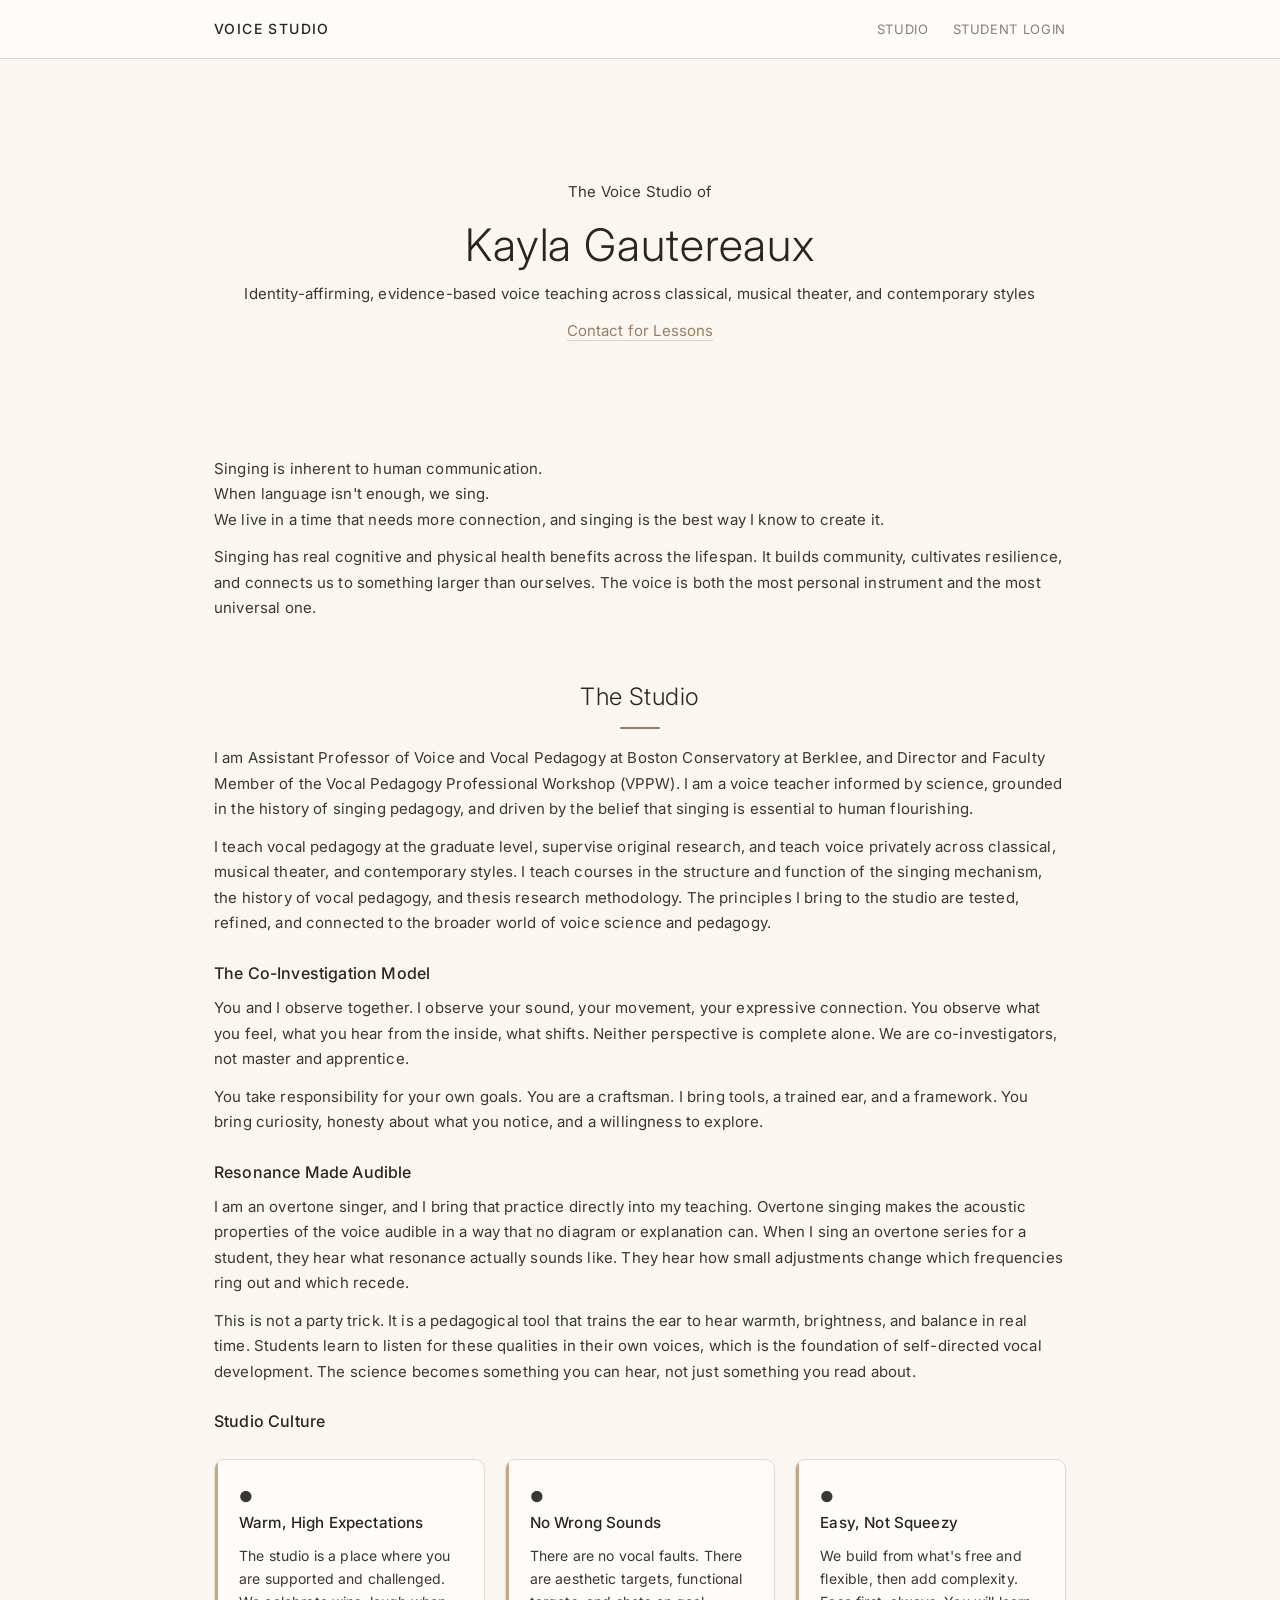
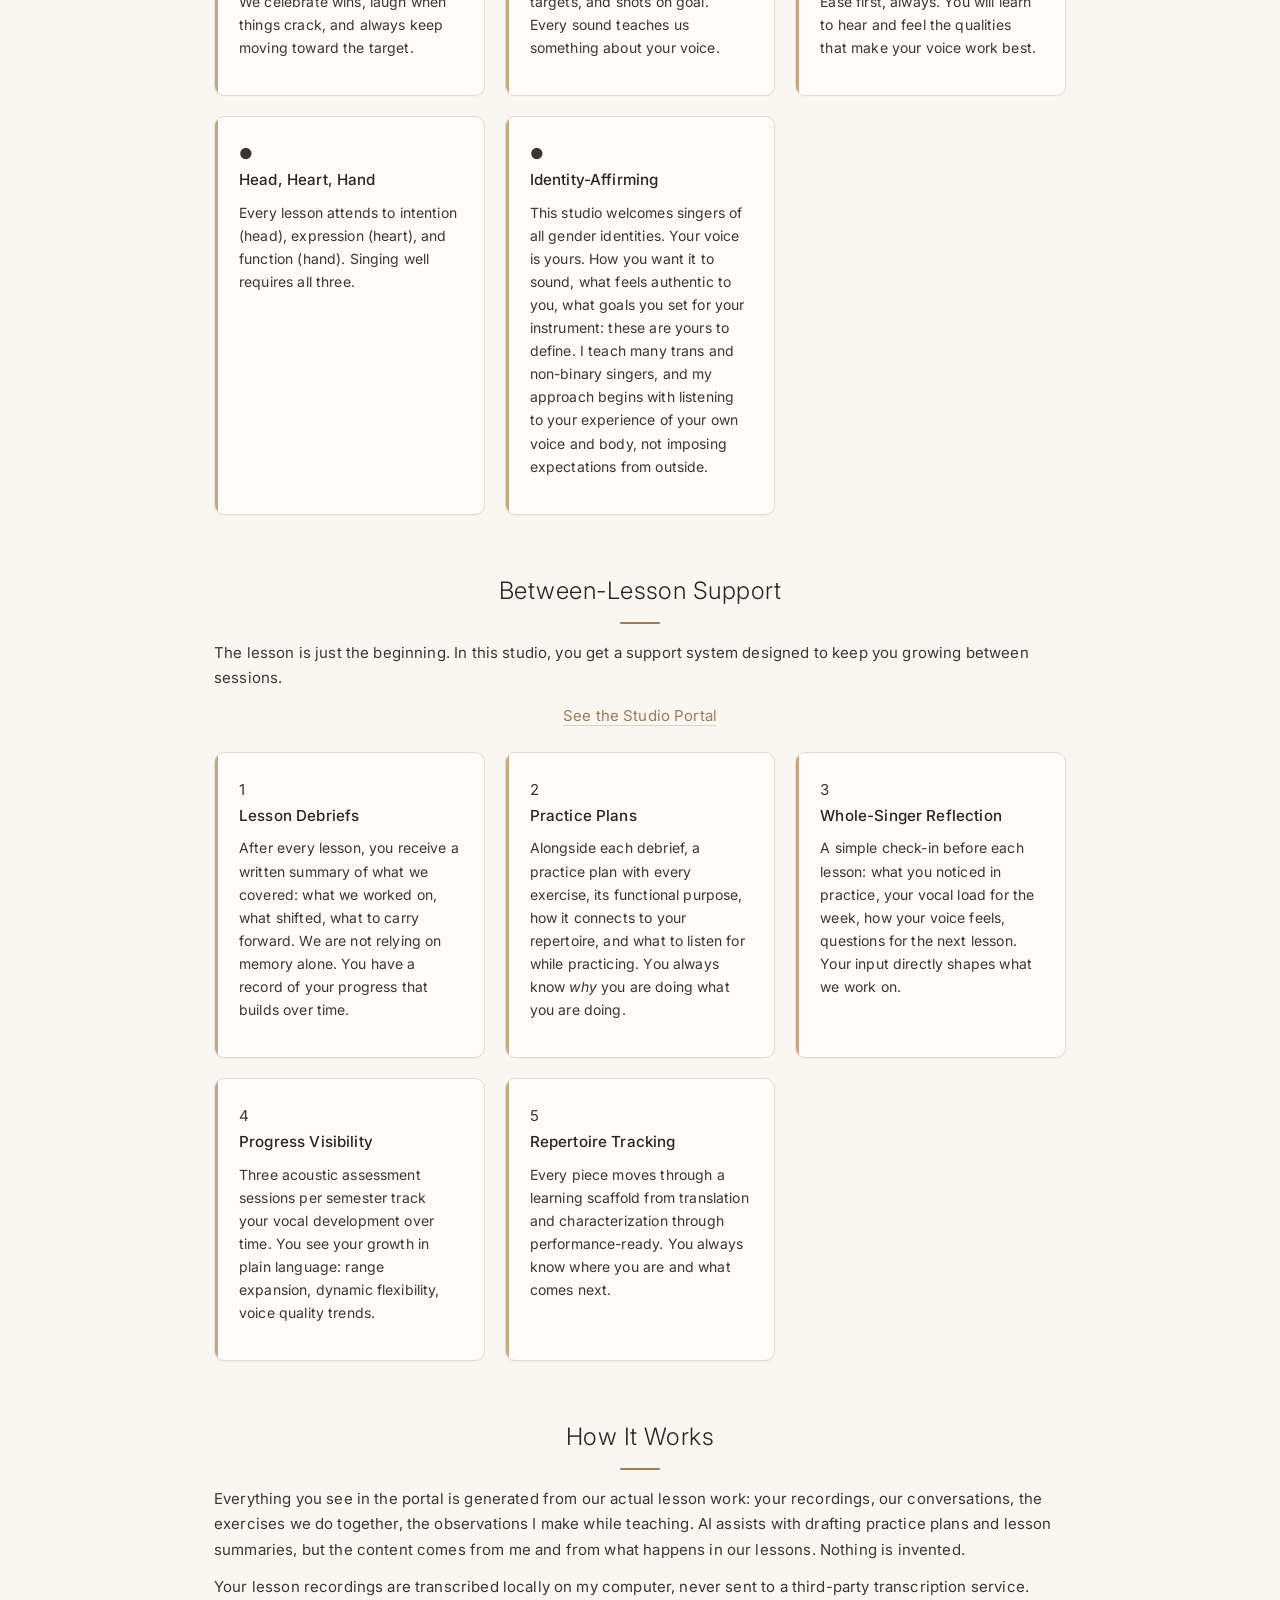
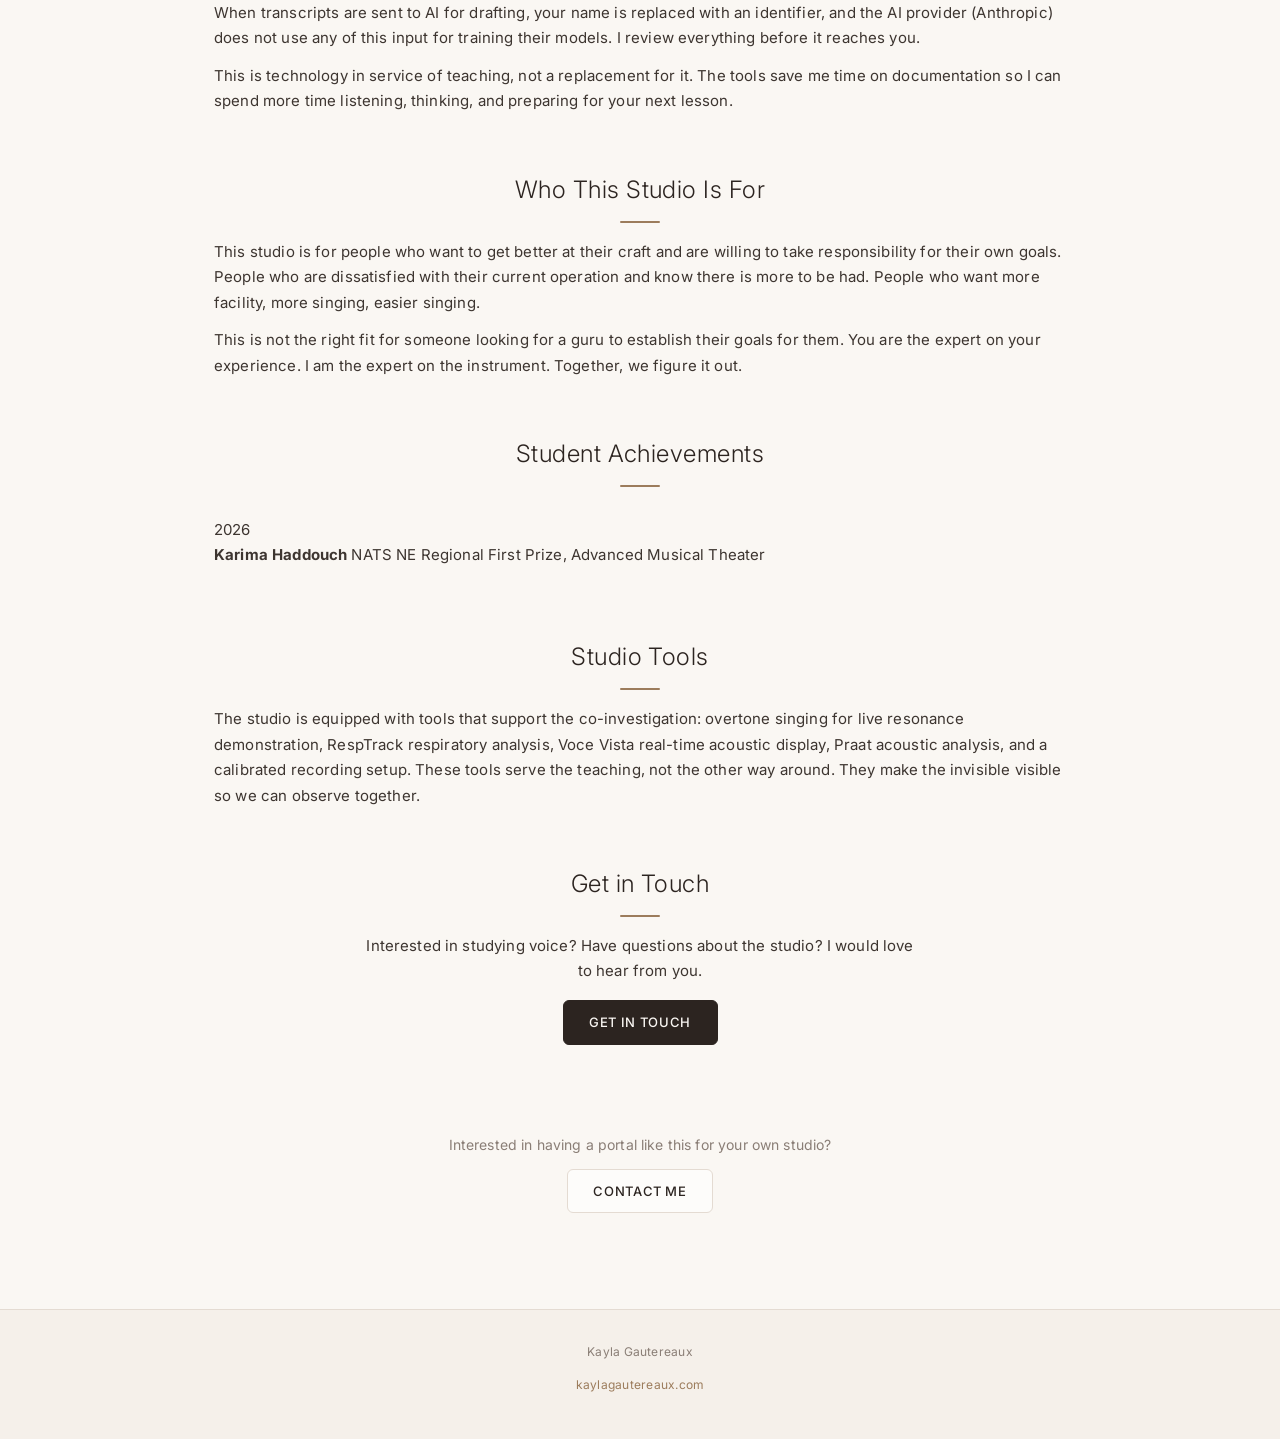
==== index.html @ 8e5eb405 "Replace email with contact form links" ====
<!DOCTYPE html>
<html lang="en">
<head>
    <meta charset="utf-8">
    <meta name="viewport" content="width=device-width, initial-scale=1">
    <title>Voice Studio — Kayla Gautereaux</title>
    <link rel="stylesheet" href="css/styles.css">
</head>
<body class="landing-page">

<!-- ============================================================
     PUBLIC LANDING PAGE
     ============================================================ -->

<nav>
    <div class="container">
        <a href="index.html" class="nav-brand">Voice Studio</a>
        <ul class="nav-links">
            <li><a href="index.html">Studio</a></li>
            <li><a href="login.html" class="landing-login-link">Student Login</a></li>
        </ul>
    </div>
</nav>

<!-- HERO -->
<header class="hero landing-hero">
    <div class="container">
        <p class="landing-hero-kicker">The Voice Studio of</p>
        <h1 class="landing-hero-name">Kayla Gautereaux</h1>
        <div class="landing-hero-rule"></div>
        <p class="landing-hero-tagline">Identity-affirming, evidence-based voice teaching across classical, musical theater, and contemporary styles</p>
        <div class="landing-hero-actions" style="justify-content: center;">
            <a href="#contact" class="landing-btn-primary">Contact for Lessons</a>
        </div>
    </div>
</header>

<main>

    <!-- WHY SINGING MATTERS -->
    <section class="studio-section landing-section-why" id="why-singing">
        <div class="container">
            <div class="landing-pullquote">
                <blockquote>
                    Singing is inherent to human communication.<br>
                    When language isn't enough, we sing.
                </blockquote>
            </div>
            <div class="landing-why-body">
                <p>We live in a time that needs more connection, and singing is the best way I know to create it.</p>
                <p>Singing has real cognitive and physical health benefits across the lifespan. It builds community, cultivates resilience, and connects us to something larger than ourselves. The voice is both the most personal instrument and the most universal one.</p>
            </div>
        </div>
    </section>

    <!-- THE STUDIO -->
    <section class="studio-section landing-section-studio" id="the-studio">
        <div class="container">
            <h2 class="landing-section-heading">The Studio</h2>
            <div class="landing-section-rule"></div>

            <div class="landing-studio-intro">
                <p>I am Assistant Professor of Voice and Vocal Pedagogy at Boston Conservatory at Berklee, and Director and Faculty Member of the Vocal Pedagogy Professional Workshop (VPPW). I am a voice teacher informed by science, grounded in the history of singing pedagogy, and driven by the belief that singing is essential to human flourishing.</p>
                <p>I teach vocal pedagogy at the graduate level, supervise original research, and teach voice privately across classical, musical theater, and contemporary styles. I teach courses in the structure and function of the singing mechanism, the history of vocal pedagogy, and thesis research methodology. The principles I bring to the studio are tested, refined, and connected to the broader world of voice science and pedagogy.</p>
            </div>

            <!-- Co-Investigation Model -->
            <div class="landing-coinvestigation">
                <h3 class="landing-subsection-heading">The Co-Investigation Model</h3>
                <div class="landing-coinvestigation-body">
                    <p>You and I observe together. I observe your sound, your movement, your expressive connection. You observe what you feel, what you hear from the inside, what shifts. Neither perspective is complete alone. We are co-investigators, not master and apprentice.</p>
                    <p>You take responsibility for your own goals. You are a craftsman. I bring tools, a trained ear, and a framework. You bring curiosity, honesty about what you notice, and a willingness to explore.</p>
                </div>
            </div>

            <!-- Overtone Singing -->
            <div class="landing-coinvestigation">
                <h3 class="landing-subsection-heading">Resonance Made Audible</h3>
                <div class="landing-coinvestigation-body">
                    <p>I am an overtone singer, and I bring that practice directly into my teaching. Overtone singing makes the acoustic properties of the voice audible in a way that no diagram or explanation can. When I sing an overtone series for a student, they hear what resonance actually sounds like. They hear how small adjustments change which frequencies ring out and which recede.</p>
                    <p>This is not a party trick. It is a pedagogical tool that trains the ear to hear warmth, brightness, and balance in real time. Students learn to listen for these qualities in their own voices, which is the foundation of self-directed vocal development. The science becomes something you can hear, not just something you read about.</p>
                </div>
            </div>

            <!-- Studio Culture -->
            <h3 class="landing-subsection-heading">Studio Culture</h3>
            <div class="values-grid landing-values-grid">
                <div class="value-card landing-value-card">
                    <div class="landing-value-icon" aria-hidden="true">&#9679;</div>
                    <h3>Warm, High Expectations</h3>
                    <p>The studio is a place where you are supported and challenged. We celebrate wins, laugh when things crack, and always keep moving toward the target.</p>
                </div>
                <div class="value-card landing-value-card">
                    <div class="landing-value-icon" aria-hidden="true">&#9679;</div>
                    <h3>No Wrong Sounds</h3>
                    <p>There are no vocal faults. There are aesthetic targets, functional targets, and shots on goal. Every sound teaches us something about your voice.</p>
                </div>
                <div class="value-card landing-value-card">
                    <div class="landing-value-icon" aria-hidden="true">&#9679;</div>
                    <h3>Easy, Not Squeezy</h3>
                    <p>We build from what's free and flexible, then add complexity. Ease first, always. You will learn to hear and feel the qualities that make your voice work best.</p>
                </div>
                <div class="value-card landing-value-card">
                    <div class="landing-value-icon" aria-hidden="true">&#9679;</div>
                    <h3>Head, Heart, Hand</h3>
                    <p>Every lesson attends to intention (head), expression (heart), and function (hand). Singing well requires all three.</p>
                </div>
                <div class="value-card landing-value-card">
                    <div class="landing-value-icon" aria-hidden="true">&#9679;</div>
                    <h3>Identity-Affirming</h3>
                    <p>This studio welcomes singers of all gender identities. Your voice is yours. How you want it to sound, what feels authentic to you, what goals you set for your instrument: these are yours to define. I teach many trans and non-binary singers, and my approach begins with listening to your experience of your own voice and body, not imposing expectations from outside.</p>
                </div>
            </div>
        </div>
    </section>

    <!-- BETWEEN-LESSON SUPPORT -->
    <section class="studio-section landing-section-support" id="support">
        <div class="container">
            <h2 class="landing-section-heading">Between-Lesson Support</h2>
            <div class="landing-section-rule"></div>
            <p class="landing-section-intro">The lesson is just the beginning. In this studio, you get a support system designed to keep you growing between sessions.</p>
            <div style="text-align: center; margin-bottom: 1.5rem;">
                <a href="demo.html" class="landing-btn-secondary">See the Studio Portal</a>
            </div>

            <div class="values-grid landing-support-grid">
                <div class="value-card landing-support-card">
                    <div class="landing-support-number" aria-hidden="true">1</div>
                    <h3>Lesson Debriefs</h3>
                    <p>After every lesson, you receive a written summary of what we covered: what we worked on, what shifted, what to carry forward. We are not relying on memory alone. You have a record of your progress that builds over time.</p>
                </div>
                <div class="value-card landing-support-card">
                    <div class="landing-support-number" aria-hidden="true">2</div>
                    <h3>Practice Plans</h3>
                    <p>Alongside each debrief, a practice plan with every exercise, its functional purpose, how it connects to your repertoire, and what to listen for while practicing. You always know <em>why</em> you are doing what you are doing.</p>
                </div>
                <div class="value-card landing-support-card">
                    <div class="landing-support-number" aria-hidden="true">3</div>
                    <h3>Whole-Singer Reflection</h3>
                    <p>A simple check-in before each lesson: what you noticed in practice, your vocal load for the week, how your voice feels, questions for the next lesson. Your input directly shapes what we work on.</p>
                </div>
                <div class="value-card landing-support-card">
                    <div class="landing-support-number" aria-hidden="true">4</div>
                    <h3>Progress Visibility</h3>
                    <p>Three acoustic assessment sessions per semester track your vocal development over time. You see your growth in plain language: range expansion, dynamic flexibility, voice quality trends.</p>
                </div>
                <div class="value-card landing-support-card">
                    <div class="landing-support-number" aria-hidden="true">5</div>
                    <h3>Repertoire Tracking</h3>
                    <p>Every piece moves through a learning scaffold from translation and characterization through performance-ready. You always know where you are and what comes next.</p>
                </div>
            </div>
        </div>
    </section>

    <!-- HOW THE TECHNOLOGY WORKS -->
    <section class="studio-section landing-section-tech" id="how-it-works">
        <div class="container">
            <h2 class="landing-section-heading">How It Works</h2>
            <div class="landing-section-rule"></div>
            <div class="landing-studio-intro">
                <p>Everything you see in the portal is generated from our actual lesson work: your recordings, our conversations, the exercises we do together, the observations I make while teaching. AI assists with drafting practice plans and lesson summaries, but the content comes from me and from what happens in our lessons. Nothing is invented.</p>
                <p>Your lesson recordings are transcribed locally on my computer, never sent to a third-party transcription service. When transcripts are sent to AI for drafting, your name is replaced with an identifier, and the AI provider (Anthropic) does not use any of this input for training their models. I review everything before it reaches you.</p>
                <p>This is technology in service of teaching, not a replacement for it. The tools save me time on documentation so I can spend more time listening, thinking, and preparing for your next lesson.</p>
            </div>
        </div>
    </section>

    <!-- WHO THIS IS FOR -->
    <section class="studio-section landing-section-who" id="who">
        <div class="container">
            <div class="landing-who-content">
                <h2 class="landing-section-heading">Who This Studio Is For</h2>
                <div class="landing-section-rule"></div>
                <p>This studio is for people who want to get better at their craft and are willing to take responsibility for their own goals. People who are dissatisfied with their current operation and know there is more to be had. People who want more facility, more singing, easier singing.</p>
                <p>This is not the right fit for someone looking for a guru to establish their goals for them. You are the expert on your experience. I am the expert on the instrument. Together, we figure it out.</p>
            </div>
        </div>
    </section>

    <!-- ACHIEVEMENTS -->
    <section class="studio-section landing-section-achievements" id="achievements">
        <div class="container">
            <h2 class="landing-section-heading">Student Achievements</h2>
            <div class="landing-section-rule"></div>
            <div id="achievements-list">
                <ul class="achievement-list landing-achievement-list">
                    <li class="landing-achievement-item">
                        <div class="landing-achievement-year">2026</div>
                        <div class="landing-achievement-detail">
                            <strong>Karima Haddouch</strong>
                            <span class="landing-achievement-description">NATS NE Regional First Prize, Advanced Musical Theater</span>
                        </div>
                    </li>
                </ul>
            </div>
        </div>
    </section>

    <!-- STUDIO TOOLS -->
    <section class="studio-section landing-section-tools" id="tools">
        <div class="container">
            <h2 class="landing-section-heading">Studio Tools</h2>
            <div class="landing-section-rule"></div>
            <p>The studio is equipped with tools that support the co-investigation: overtone singing for live resonance demonstration, RespTrack respiratory analysis, Voce Vista real-time acoustic display, Praat acoustic analysis, and a calibrated recording setup. These tools serve the teaching, not the other way around. They make the invisible visible so we can observe together.</p>
        </div>
    </section>

    <!-- CONTACT -->
    <section class="studio-section landing-section-contact" id="contact">
        <div class="container" style="text-align: center; max-width: 600px;">
            <h2 class="landing-section-heading">Get in Touch</h2>
            <div class="landing-section-rule"></div>
            <p>Interested in studying voice? Have questions about the studio? I would love to hear from you.</p>
            <p style="margin-top: 1rem;"><a href="https://www.kaylagautereaux.com/contact" class="btn btn-primary">Get in Touch</a></p>
        </div>
    </section>

</main>

<section class="studio-section" style="margin-top: 0;">
    <div class="container" style="text-align: center; max-width: 600px; padding: 2rem 1.5rem;">
        <p style="font-size: 14px; color: var(--text-muted); margin-bottom: 0.75rem;">Interested in having a portal like this for your own studio?</p>
        <a href="https://www.kaylagautereaux.com/contact" class="btn btn-secondary">Contact Me</a>
    </div>
</section>

<footer class="landing-footer">
    <div class="container">
        <div class="landing-footer-content">
            <p class="landing-footer-name">Kayla Gautereaux</p>
            <p class="landing-footer-link"><a href="https://kaylagautereaux.com">kaylagautereaux.com</a></p>
        </div>
    </div>
</footer>

</body>
</html>
---- css/styles.css ----
/* ============================================================
   Voice Studio Portal — Styles
   Warm, artistic, professional. A music studio, not a dashboard.
   Inter font, warm neutral palette, elegant light-weight typography.
   ============================================================ */

@import url('https://fonts.googleapis.com/css2?family=Inter:wght@300;400;500;600&display=swap');

:root {
    --primary-color: #2c2420;
    --text-color: #3d3530;
    --text-muted: #8a7e76;
    --accent-color: #9c7c5c;
    --accent-light: #c4a882;
    --border-color: #e4dbd2;
    --bg-light: #f9f6f2;
    --bg-warm: #f5f0ea;
    --bg-white: #fdfcfa;
    --bg-cream: #faf7f3;
    --success-color: #5a7d5e;
    --success-light: #eef3ee;
    --warning-color: #b08d3e;
    --error-color: #b5453a;
    --max-width: 900px;
    --shadow-soft: 0 1px 3px rgba(44, 36, 32, 0.04), 0 4px 12px rgba(44, 36, 32, 0.03);
    --shadow-hover: 0 2px 8px rgba(44, 36, 32, 0.07), 0 8px 24px rgba(44, 36, 32, 0.05);
    --shadow-card: 0 1px 2px rgba(44, 36, 32, 0.04);
    --radius: 6px;
    --radius-lg: 10px;
    --transition: 0.25s cubic-bezier(0.4, 0, 0.2, 1);
}

/* ============================================================
   BASE
   ============================================================ */

* {
    margin: 0;
    padding: 0;
    box-sizing: border-box;
}

html {
    scroll-behavior: smooth;
}

body {
    font-family: 'Inter', -apple-system, BlinkMacSystemFont, 'Segoe UI', sans-serif;
    font-weight: 400;
    font-size: 15px;
    line-height: 1.7;
    color: var(--text-color);
    letter-spacing: 0.01em;
    background: var(--bg-cream);
    -webkit-font-smoothing: antialiased;
    -moz-osx-font-smoothing: grayscale;
}

::selection {
    background: rgba(156, 124, 92, 0.18);
    color: var(--primary-color);
}

a {
    color: var(--accent-color);
    text-decoration: none;
    border-bottom: 1px solid rgba(156, 124, 92, 0.3);
    transition: color var(--transition), border-color var(--transition);
}

a:hover {
    color: var(--primary-color);
    border-bottom-color: var(--primary-color);
}

/* ============================================================
   LAYOUT
   ============================================================ */

.container {
    max-width: var(--max-width);
    margin: 0 auto;
    padding: 0 1.5rem;
}

.page {
    display: none;
    min-height: 100vh;
}

.page.active {
    display: block;
}

/* ============================================================
   NAVIGATION
   ============================================================ */

nav {
    background: var(--bg-white);
    border-bottom: 1px solid var(--border-color);
    padding: 1rem 0;
    margin-bottom: 2.5rem;
    position: sticky;
    top: 0;
    z-index: 100;
    backdrop-filter: blur(12px);
    -webkit-backdrop-filter: blur(12px);
    background: rgba(253, 252, 250, 0.92);
}

nav .container {
    display: flex;
    justify-content: space-between;
    align-items: center;
    flex-wrap: wrap;
    gap: 0.5rem;
}

.nav-brand {
    font-weight: 500;
    font-size: 14px;
    text-transform: uppercase;
    letter-spacing: 0.1em;
    color: var(--primary-color);
    text-decoration: none;
    border-bottom: none;
    transition: color var(--transition);
}

.nav-brand:hover {
    color: var(--accent-color);
    border-bottom: none;
}

.nav-links {
    display: flex;
    gap: 1.5rem;
    list-style: none;
}

.nav-links a {
    font-size: 13px;
    text-transform: uppercase;
    letter-spacing: 0.05em;
    color: var(--text-muted);
    text-decoration: none;
    border-bottom: 2px solid transparent;
    padding-bottom: 2px;
    transition: color var(--transition), border-color var(--transition);
}

.nav-links a:hover {
    color: var(--primary-color);
    border-bottom-color: var(--accent-light);
}

.nav-links a.active {
    color: var(--primary-color);
    border-bottom-color: var(--accent-color);
}

.nav-user {
    font-size: 13px;
    color: var(--text-muted);
}

.nav-user button {
    background: none;
    border: none;
    color: var(--text-muted);
    cursor: pointer;
    font-family: inherit;
    font-size: 13px;
    text-transform: uppercase;
    letter-spacing: 0.05em;
    padding: 0;
    transition: color var(--transition);
}

.nav-user button:hover {
    color: var(--primary-color);
}

/* ============================================================
   TYPOGRAPHY
   ============================================================ */

h1 {
    font-weight: 300;
    font-size: 2rem;
    letter-spacing: 0.01em;
    color: var(--primary-color);
    margin-bottom: 1rem;
    line-height: 1.3;
}

h2 {
    font-weight: 300;
    font-size: 1.3rem;
    letter-spacing: 0.02em;
    color: var(--primary-color);
    margin: 2.5rem 0 0.75rem;
    padding-bottom: 0.4rem;
    border-bottom: 1px solid var(--border-color);
}

h3 {
    font-weight: 500;
    font-size: 1rem;
    letter-spacing: 0.01em;
    color: var(--primary-color);
    margin: 1.5rem 0 0.5rem;
}

p {
    margin-bottom: 0.75rem;
}

.text-muted {
    color: var(--text-muted);
    font-size: 13px;
}

.text-small {
    font-size: 13px;
}

/* ============================================================
   CARDS
   ============================================================ */

.card {
    border: 1px solid var(--border-color);
    border-left: 3px solid var(--accent-color);
    padding: 1.5rem;
    margin-bottom: 1rem;
    background: var(--bg-white);
    border-radius: var(--radius);
    box-shadow: var(--shadow-card);
    transition: box-shadow var(--transition), transform var(--transition);
}

.card:hover {
    box-shadow: var(--shadow-soft);
}

.card-title {
    font-weight: 500;
    font-size: 14px;
    text-transform: uppercase;
    letter-spacing: 0.04em;
    color: var(--primary-color);
    margin-bottom: 0.5rem;
}

.card-date {
    font-size: 12px;
    color: var(--text-muted);
    margin-bottom: 0.5rem;
}

.card-body {
    font-size: 14px;
    line-height: 1.7;
}

/* ============================================================
   FORMS
   ============================================================ */

.form-group {
    margin-bottom: 1.5rem;
}

label {
    display: block;
    font-weight: 500;
    font-size: 13px;
    text-transform: uppercase;
    letter-spacing: 0.04em;
    color: var(--primary-color);
    margin-bottom: 0.5rem;
}

label .hint {
    font-weight: 400;
    text-transform: none;
    letter-spacing: 0;
    color: var(--text-muted);
    font-size: 12.5px;
    display: block;
    margin-top: 0.2rem;
    line-height: 1.5;
}

input[type="text"],
input[type="email"],
input[type="password"],
input[type="number"],
input[type="date"],
textarea,
select {
    width: 100%;
    padding: 0.7rem 0.85rem;
    font-family: inherit;
    font-size: 14px;
    border: 1px solid var(--border-color);
    border-radius: var(--radius);
    color: var(--text-color);
    background: var(--bg-white);
    transition: border-color var(--transition), box-shadow var(--transition);
}

input:focus,
textarea:focus,
select:focus {
    outline: none;
    border-color: var(--accent-color);
    box-shadow: 0 0 0 3px rgba(156, 124, 92, 0.1);
}

input::placeholder,
textarea::placeholder {
    color: var(--text-muted);
    opacity: 0.6;
}

textarea {
    min-height: 100px;
    resize: vertical;
}

input[type="range"] {
    width: 100%;
    margin: 0.5rem 0;
    -webkit-appearance: none;
    appearance: none;
    height: 4px;
    border-radius: 2px;
    background: var(--border-color);
    outline: none;
}

input[type="range"]::-webkit-slider-thumb {
    -webkit-appearance: none;
    appearance: none;
    width: 18px;
    height: 18px;
    border-radius: 50%;
    background: var(--accent-color);
    cursor: pointer;
    border: 2px solid var(--bg-white);
    box-shadow: 0 1px 4px rgba(44, 36, 32, 0.2);
    transition: transform var(--transition), box-shadow var(--transition);
}

input[type="range"]::-webkit-slider-thumb:hover {
    transform: scale(1.15);
    box-shadow: 0 2px 8px rgba(44, 36, 32, 0.25);
}

input[type="range"]::-moz-range-thumb {
    width: 18px;
    height: 18px;
    border-radius: 50%;
    background: var(--accent-color);
    cursor: pointer;
    border: 2px solid var(--bg-white);
    box-shadow: 0 1px 4px rgba(44, 36, 32, 0.2);
}

.range-labels {
    display: flex;
    justify-content: space-between;
    font-size: 12px;
    color: var(--text-muted);
}

.range-value {
    text-align: center;
    font-weight: 300;
    font-size: 1.4rem;
    color: var(--accent-color);
    margin: 0.25rem 0;
    letter-spacing: 0.02em;
}

/* ============================================================
   BUTTONS
   ============================================================ */

.btn {
    display: inline-block;
    padding: 0.65rem 1.6rem;
    font-family: inherit;
    font-size: 13px;
    font-weight: 500;
    text-transform: uppercase;
    letter-spacing: 0.05em;
    cursor: pointer;
    transition: all var(--transition);
    border: 1px solid var(--accent-color);
    border-radius: var(--radius);
    text-decoration: none;
}

.btn-primary {
    background: var(--primary-color);
    color: var(--bg-cream);
    border-color: var(--primary-color);
}

.btn-primary:hover {
    background: var(--accent-color);
    border-color: var(--accent-color);
    color: var(--bg-white);
    box-shadow: 0 2px 8px rgba(156, 124, 92, 0.25);
    transform: translateY(-1px);
}

.btn-primary:active {
    transform: translateY(0);
    box-shadow: none;
}

.btn-primary:disabled {
    background: var(--border-color);
    border-color: var(--border-color);
    color: var(--text-muted);
    cursor: not-allowed;
    box-shadow: none;
    transform: none;
}

.btn-secondary {
    background: var(--bg-white);
    color: var(--primary-color);
    border-color: var(--border-color);
}

.btn-secondary:hover {
    background: var(--bg-warm);
    border-color: var(--accent-light);
    color: var(--primary-color);
}

.btn-small {
    padding: 0.35rem 0.85rem;
    font-size: 12px;
}

/* ============================================================
   TABLES
   ============================================================ */

table {
    width: 100%;
    border-collapse: collapse;
    margin: 1rem 0;
    font-size: 14px;
}

th {
    font-weight: 500;
    font-size: 12px;
    text-transform: uppercase;
    letter-spacing: 0.04em;
    color: var(--text-muted);
    text-align: left;
    padding: 0.6rem 0.75rem;
    border-bottom: 2px solid var(--border-color);
}

td {
    padding: 0.6rem 0.75rem;
    border-bottom: 1px solid rgba(228, 219, 210, 0.6);
}

tr:hover td {
    background: rgba(250, 247, 243, 0.5);
}

/* ============================================================
   TAGS / BADGES
   ============================================================ */

.tag {
    display: inline-block;
    font-size: 11px;
    font-weight: 500;
    text-transform: uppercase;
    letter-spacing: 0.04em;
    padding: 0.2rem 0.6rem;
    background: var(--bg-warm);
    border: 1px solid var(--border-color);
    border-radius: 3px;
    color: var(--text-muted);
}

.tag-success {
    border-color: var(--success-color);
    color: var(--success-color);
    background: var(--success-light);
}

.tag-warning {
    border-color: var(--warning-color);
    color: var(--warning-color);
    background: rgba(176, 141, 62, 0.08);
}

/* ============================================================
   VOCAL LOAD ENTRY
   ============================================================ */

.vocal-load-entry {
    border: 1px solid var(--border-color);
    border-radius: var(--radius);
    padding: 1rem 1.25rem;
    margin-bottom: 0.75rem;
    display: grid;
    grid-template-columns: 2fr 1fr 1fr 1fr;
    gap: 0.75rem;
    align-items: end;
    background: var(--bg-white);
    transition: border-color var(--transition);
}

.vocal-load-entry:focus-within {
    border-color: var(--accent-light);
}

.vocal-load-entry label {
    margin-bottom: 0.25rem;
}

.vocal-load-entry input,
.vocal-load-entry select {
    font-size: 13px;
    padding: 0.45rem 0.55rem;
}

/* ============================================================
   DASHBOARD GRID
   ============================================================ */

.dashboard-grid {
    display: grid;
    grid-template-columns: repeat(3, 1fr);
    gap: 1rem;
    margin: 1.5rem 0;
}

.dash-card {
    border: 1px solid var(--border-color);
    border-radius: var(--radius-lg);
    padding: 1.5rem;
    cursor: pointer;
    background: var(--bg-white);
    box-shadow: var(--shadow-card);
    transition: box-shadow var(--transition), transform var(--transition), border-color var(--transition);
    position: relative;
    overflow: hidden;
}

.dash-card::before {
    content: '';
    position: absolute;
    top: 0;
    left: 0;
    right: 0;
    height: 3px;
    background: var(--border-color);
    transition: background var(--transition);
}

.dash-card:hover {
    box-shadow: var(--shadow-hover);
    transform: translateY(-2px);
    border-color: var(--accent-light);
}

.dash-card:hover::before {
    background: var(--accent-color);
}

.dash-card:active {
    transform: translateY(0);
    box-shadow: var(--shadow-soft);
}

.dash-card-label {
    font-size: 11px;
    font-weight: 500;
    text-transform: uppercase;
    letter-spacing: 0.07em;
    color: var(--text-muted);
    margin-bottom: 0.5rem;
}

.dash-card-value {
    font-size: 1.4rem;
    font-weight: 300;
    color: var(--primary-color);
    letter-spacing: 0.01em;
    margin-bottom: 0.4rem;
    line-height: 1.3;
}

.dash-card-summary {
    font-size: 13px;
    color: var(--text-muted);
    line-height: 1.5;
}

.dash-card-action {
    border-color: rgba(90, 125, 94, 0.25);
}

.dash-card-action::before {
    background: var(--success-color);
}

.dash-card-action:hover::before {
    background: var(--success-color);
}

.dash-card-action .dash-card-label {
    color: var(--success-color);
}

/* Upcoming events banner */
.upcoming-events {
    border: 1px solid var(--border-color);
    border-left: 3px solid var(--accent-color);
    border-radius: var(--radius);
    padding: 0.85rem 1.25rem;
    margin-bottom: 1.5rem;
    font-size: 13px;
    background: var(--bg-white);
}

.upcoming-events strong {
    color: var(--primary-color);
}

/* Detail panels */
.detail-panel {
    margin-top: 1rem;
}

.detail-back {
    margin-bottom: 1rem;
}

@media (max-width: 768px) {
    .dashboard-grid {
        grid-template-columns: repeat(2, 1fr);
    }
}

@media (max-width: 480px) {
    .dashboard-grid {
        grid-template-columns: 1fr;
    }
}

/* ============================================================
   PROGRESS DASHBOARD
   ============================================================ */

.metric-grid {
    display: grid;
    grid-template-columns: repeat(auto-fit, minmax(200px, 1fr));
    gap: 1rem;
    margin: 1rem 0;
}

.metric-card {
    border: 1px solid var(--border-color);
    border-radius: var(--radius-lg);
    padding: 1.25rem;
    text-align: center;
    background: var(--bg-white);
    box-shadow: var(--shadow-card);
    transition: box-shadow var(--transition);
}

.metric-card:hover {
    box-shadow: var(--shadow-soft);
}

.metric-value {
    font-size: 2rem;
    font-weight: 300;
    color: var(--accent-color);
    letter-spacing: 0.02em;
}

.metric-label {
    font-size: 11px;
    text-transform: uppercase;
    letter-spacing: 0.06em;
    color: var(--text-muted);
    margin-top: 0.3rem;
}

.metric-trend {
    font-size: 12px;
    margin-top: 0.25rem;
    font-weight: 500;
}

.trend-up {
    color: var(--success-color);
}

.trend-down {
    color: var(--warning-color);
}

/* ============================================================
   PRACTICE PLAN DISPLAY — the "letter"
   ============================================================ */

.practice-plan-letter {
    background: var(--bg-white);
    border: 1px solid var(--border-color);
    border-radius: var(--radius-lg);
    padding: 2.5rem 3rem;
    margin: 1.5rem 0;
    line-height: 1.85;
    font-size: 14.5px;
    box-shadow: var(--shadow-soft);
    position: relative;
}

/* Subtle warm accent along the top */
.practice-plan-letter::before {
    content: '';
    position: absolute;
    top: 0;
    left: 2rem;
    right: 2rem;
    height: 2px;
    background: linear-gradient(
        90deg,
        transparent,
        var(--accent-light) 20%,
        var(--accent-color) 50%,
        var(--accent-light) 80%,
        transparent
    );
    border-radius: 1px;
}

.practice-plan-letter .plan-date {
    font-size: 12px;
    text-transform: uppercase;
    letter-spacing: 0.06em;
    color: var(--text-muted);
    margin-bottom: 1.5rem;
}

.practice-plan-letter .plan-note {
    font-style: italic;
    color: var(--text-muted);
    margin-bottom: 1.25rem;
    padding-left: 1rem;
    border-left: 2px solid var(--accent-light);
}

.practice-plan-letter h2 {
    font-weight: 400;
    font-size: 1.1rem;
    letter-spacing: 0.02em;
    color: var(--primary-color);
    margin: 2.25rem 0 0.5rem;
    padding-bottom: 0.3rem;
    border-bottom: 1px solid var(--border-color);
}

.practice-plan-letter h2:first-of-type {
    margin-top: 0.5rem;
}

.practice-plan-letter h3 {
    font-weight: 500;
    font-size: 0.95rem;
    color: var(--accent-color);
    margin: 1.5rem 0 0.4rem;
}

.practice-plan-letter p {
    margin-bottom: 0.6rem;
}

.practice-plan-letter ul {
    padding-left: 1.25rem;
    margin: 0.5rem 0 0.75rem;
}

.practice-plan-letter li {
    margin-bottom: 0.35rem;
}

.practice-plan-letter li::marker {
    color: var(--accent-light);
}

.practice-plan-letter strong {
    color: var(--primary-color);
    font-weight: 500;
}

.practice-plan-letter .plan-signoff {
    margin-top: 2.5rem;
    font-style: italic;
    color: var(--text-muted);
    border-top: 1px solid var(--border-color);
    padding-top: 1.25rem;
}

/* ============================================================
   REFLECTION PROMPT
   ============================================================ */

.reflection-prompt {
    border: 1px solid rgba(90, 125, 94, 0.25);
    border-left: 3px solid var(--success-color);
    border-radius: var(--radius);
    padding: 1.5rem;
    margin: 1.5rem 0;
    background: var(--success-light);
}

.reflection-prompt h3 {
    margin-top: 0;
    color: var(--success-color);
}

.reflection-prompt p {
    font-size: 14px;
    margin-bottom: 0.5rem;
}

.reflection-prompt .btn {
    margin-top: 0.75rem;
}

/* ============================================================
   PAST PLANS ARCHIVE
   ============================================================ */

.past-plan-summary {
    border: 1px solid var(--border-color);
    border-radius: var(--radius);
    padding: 1rem 1.25rem;
    margin-bottom: 0.5rem;
    cursor: pointer;
    background: var(--bg-white);
    transition: background var(--transition), border-color var(--transition), box-shadow var(--transition);
}

.past-plan-summary:hover {
    background: var(--bg-warm);
    border-color: var(--accent-light);
    box-shadow: var(--shadow-card);
}

.past-plan-summary .plan-summary-date {
    font-weight: 500;
    font-size: 14px;
    color: var(--primary-color);
}

.past-plan-summary .plan-summary-preview {
    font-size: 13px;
    color: var(--text-muted);
    margin-top: 0.25rem;
}

.past-plan-expanded {
    display: none;
    border: 1px solid var(--border-color);
    border-top: none;
    border-radius: 0 0 var(--radius) var(--radius);
    margin-top: -0.5rem;
    margin-bottom: 0.5rem;
    overflow: hidden;
}

.past-plan-expanded.open {
    display: block;
}

.past-plan-expanded .practice-plan-letter {
    margin: 0;
    border: none;
    border-radius: 0;
    box-shadow: none;
}

.past-plan-expanded .practice-plan-letter::before {
    display: none;
}

@media (max-width: 768px) {
    .practice-plan-letter {
        padding: 1.5rem 1.75rem;
    }
}

/* ============================================================
   LOGIN PAGE
   ============================================================ */

.login-container {
    max-width: 400px;
    margin: 12vh auto;
    padding: 0 1.5rem;
}

.login-container h1 {
    text-align: center;
    margin-bottom: 0.5rem;
    font-weight: 300;
    font-size: 1.8rem;
}

.login-container .text-muted {
    line-height: 1.6;
}

.login-container form {
    background: var(--bg-white);
    border: 1px solid var(--border-color);
    border-radius: var(--radius-lg);
    padding: 2rem;
    box-shadow: var(--shadow-soft);
    margin-top: 1.5rem;
}

.login-error {
    color: var(--error-color);
    font-size: 13px;
    margin-bottom: 1rem;
    display: none;
    background: rgba(181, 69, 58, 0.06);
    padding: 0.6rem 0.85rem;
    border-radius: var(--radius);
    border: 1px solid rgba(181, 69, 58, 0.15);
}

/* ============================================================
   PUBLIC PAGE (studio landing)
   ============================================================ */

.hero {
    padding: 5rem 0 3.5rem;
    text-align: center;
}

.hero h1 {
    font-size: 2.8rem;
    font-weight: 300;
    margin-bottom: 0.4rem;
    letter-spacing: 0.02em;
    color: var(--primary-color);
}

.hero .subtitle {
    font-size: 14px;
    text-transform: uppercase;
    letter-spacing: 0.12em;
    color: var(--text-muted);
    font-weight: 400;
}

.studio-section {
    margin: 3.5rem 0;
}

.studio-section > p {
    max-width: 680px;
    margin-left: auto;
    margin-right: auto;
}

.studio-section h2 {
    text-align: center;
    border: none;
    font-weight: 300;
    font-size: 1.5rem;
    margin-bottom: 1rem;
    position: relative;
    padding-bottom: 0.75rem;
}

.studio-section h2::after {
    content: '';
    position: absolute;
    bottom: 0;
    left: 50%;
    transform: translateX(-50%);
    width: 40px;
    height: 2px;
    background: var(--accent-color);
    border-radius: 1px;
}

.values-grid {
    display: grid;
    grid-template-columns: repeat(auto-fit, minmax(250px, 1fr));
    gap: 1.25rem;
    margin: 1.5rem 0;
}

.value-card {
    border: 1px solid var(--border-color);
    border-radius: var(--radius-lg);
    padding: 1.5rem;
    background: var(--bg-white);
    box-shadow: var(--shadow-card);
    transition: box-shadow var(--transition), transform var(--transition);
    position: relative;
    overflow: hidden;
}

.value-card::before {
    content: '';
    position: absolute;
    top: 0;
    left: 0;
    width: 3px;
    height: 100%;
    background: var(--accent-light);
    transition: background var(--transition);
}

.value-card:hover {
    box-shadow: var(--shadow-soft);
    transform: translateY(-1px);
}

.value-card:hover::before {
    background: var(--accent-color);
}

.value-card h3 {
    margin-top: 0;
    color: var(--primary-color);
    font-size: 0.95rem;
}

.value-card p {
    font-size: 14px;
    color: var(--text-color);
    line-height: 1.65;
}

.achievement-list {
    list-style: none;
}

.achievement-list li {
    padding: 0.85rem 0;
    border-bottom: 1px solid var(--border-color);
    transition: padding-left var(--transition);
}

.achievement-list li:hover {
    padding-left: 0.5rem;
}

.achievement-list li:last-child {
    border-bottom: none;
}

.achievement-date {
    font-size: 12px;
    color: var(--text-muted);
    margin-top: 0.15rem;
}

/* ============================================================
   FOOTER
   ============================================================ */

footer {
    border-top: 1px solid var(--border-color);
    padding: 2rem 0;
    margin-top: 4rem;
    text-align: center;
    font-size: 12px;
    color: var(--text-muted);
    letter-spacing: 0.02em;
    background: var(--bg-warm);
}

footer a {
    color: var(--accent-color);
    border-bottom-color: transparent;
}

footer a:hover {
    border-bottom-color: var(--accent-color);
}

/* ============================================================
   RESPONSIVE
   ============================================================ */

@media (max-width: 768px) {
    .vocal-load-entry {
        grid-template-columns: 1fr 1fr;
    }

    .hero {
        padding: 3.5rem 0 2.5rem;
    }

    .hero h1 {
        font-size: 2rem;
    }

    .nav-links {
        gap: 1rem;
    }

    h1 {
        font-size: 1.6rem;
    }

    .studio-section {
        margin: 2.5rem 0;
    }
}

@media (max-width: 480px) {
    .vocal-load-entry {
        grid-template-columns: 1fr;
    }

    nav .container {
        flex-direction: column;
        align-items: flex-start;
    }

    .hero h1 {
        font-size: 1.7rem;
    }

    .practice-plan-letter {
        padding: 1.25rem 1.25rem;
    }

    .login-container form {
        padding: 1.5rem;
    }

    .container {
        padding: 0 1rem;
    }
}

/* ============================================================
   CHECKBOX STYLING (consent page)
   ============================================================ */

input[type="checkbox"] {
    accent-color: var(--accent-color);
}

/* ============================================================
   FEEDBACK WIDGET
   ============================================================ */

.feedback-fab {
    position: fixed;
    bottom: 1.5rem;
    right: 1.5rem;
    width: 48px;
    height: 48px;
    border-radius: 50%;
    background: var(--accent-color);
    color: var(--bg-white);
    border: none;
    cursor: pointer;
    font-size: 20px;
    line-height: 1;
    box-shadow: 0 2px 12px rgba(44, 36, 32, 0.2);
    transition: transform var(--transition), background var(--transition), box-shadow var(--transition);
    z-index: 200;
    display: flex;
    align-items: center;
    justify-content: center;
}

.feedback-fab:hover {
    transform: scale(1.08);
    background: var(--primary-color);
    box-shadow: 0 4px 16px rgba(44, 36, 32, 0.3);
}

.feedback-fab.open {
    transform: rotate(45deg);
    background: var(--text-muted);
}

.feedback-panel {
    position: fixed;
    bottom: 5rem;
    right: 1.5rem;
    width: 320px;
    background: var(--bg-white);
    border: 1px solid var(--border-color);
    border-radius: var(--radius-lg);
    box-shadow: var(--shadow-hover);
    padding: 1.5rem;
    z-index: 199;
    display: none;
    animation: feedbackSlideUp 0.25s ease-out;
}

.feedback-panel.visible {
    display: block;
}

@keyframes feedbackSlideUp {
    from { opacity: 0; transform: translateY(10px); }
    to { opacity: 1; transform: translateY(0); }
}

.feedback-panel h3 {
    margin-top: 0;
    font-size: 0.9rem;
    color: var(--primary-color);
    margin-bottom: 0.25rem;
}

.feedback-panel p {
    font-size: 12.5px;
    color: var(--text-muted);
    margin-bottom: 0.75rem;
    line-height: 1.5;
}

.feedback-panel textarea {
    min-height: 80px;
    font-size: 13.5px;
    margin-bottom: 0.75rem;
}

.feedback-panel .btn {
    width: 100%;
}

.feedback-success {
    text-align: center;
    padding: 1rem 0;
    color: var(--success-color);
    font-size: 14px;
    font-weight: 500;
}

@media (max-width: 480px) {
    .feedback-panel {
        right: 0.75rem;
        left: 0.75rem;
        width: auto;
        bottom: 4.5rem;
    }
    .feedback-fab {
        bottom: 1rem;
        right: 1rem;
        width: 44px;
        height: 44px;
        font-size: 18px;
    }
}

/* ============================================================
   SMOOTH LOADING
   ============================================================ */

@keyframes fadeIn {
    from { opacity: 0; transform: translateY(8px); }
    to { opacity: 1; transform: translateY(0); }
}

.page.active main,
.page.active .login-container {
    animation: fadeIn 0.4s ease-out;
}
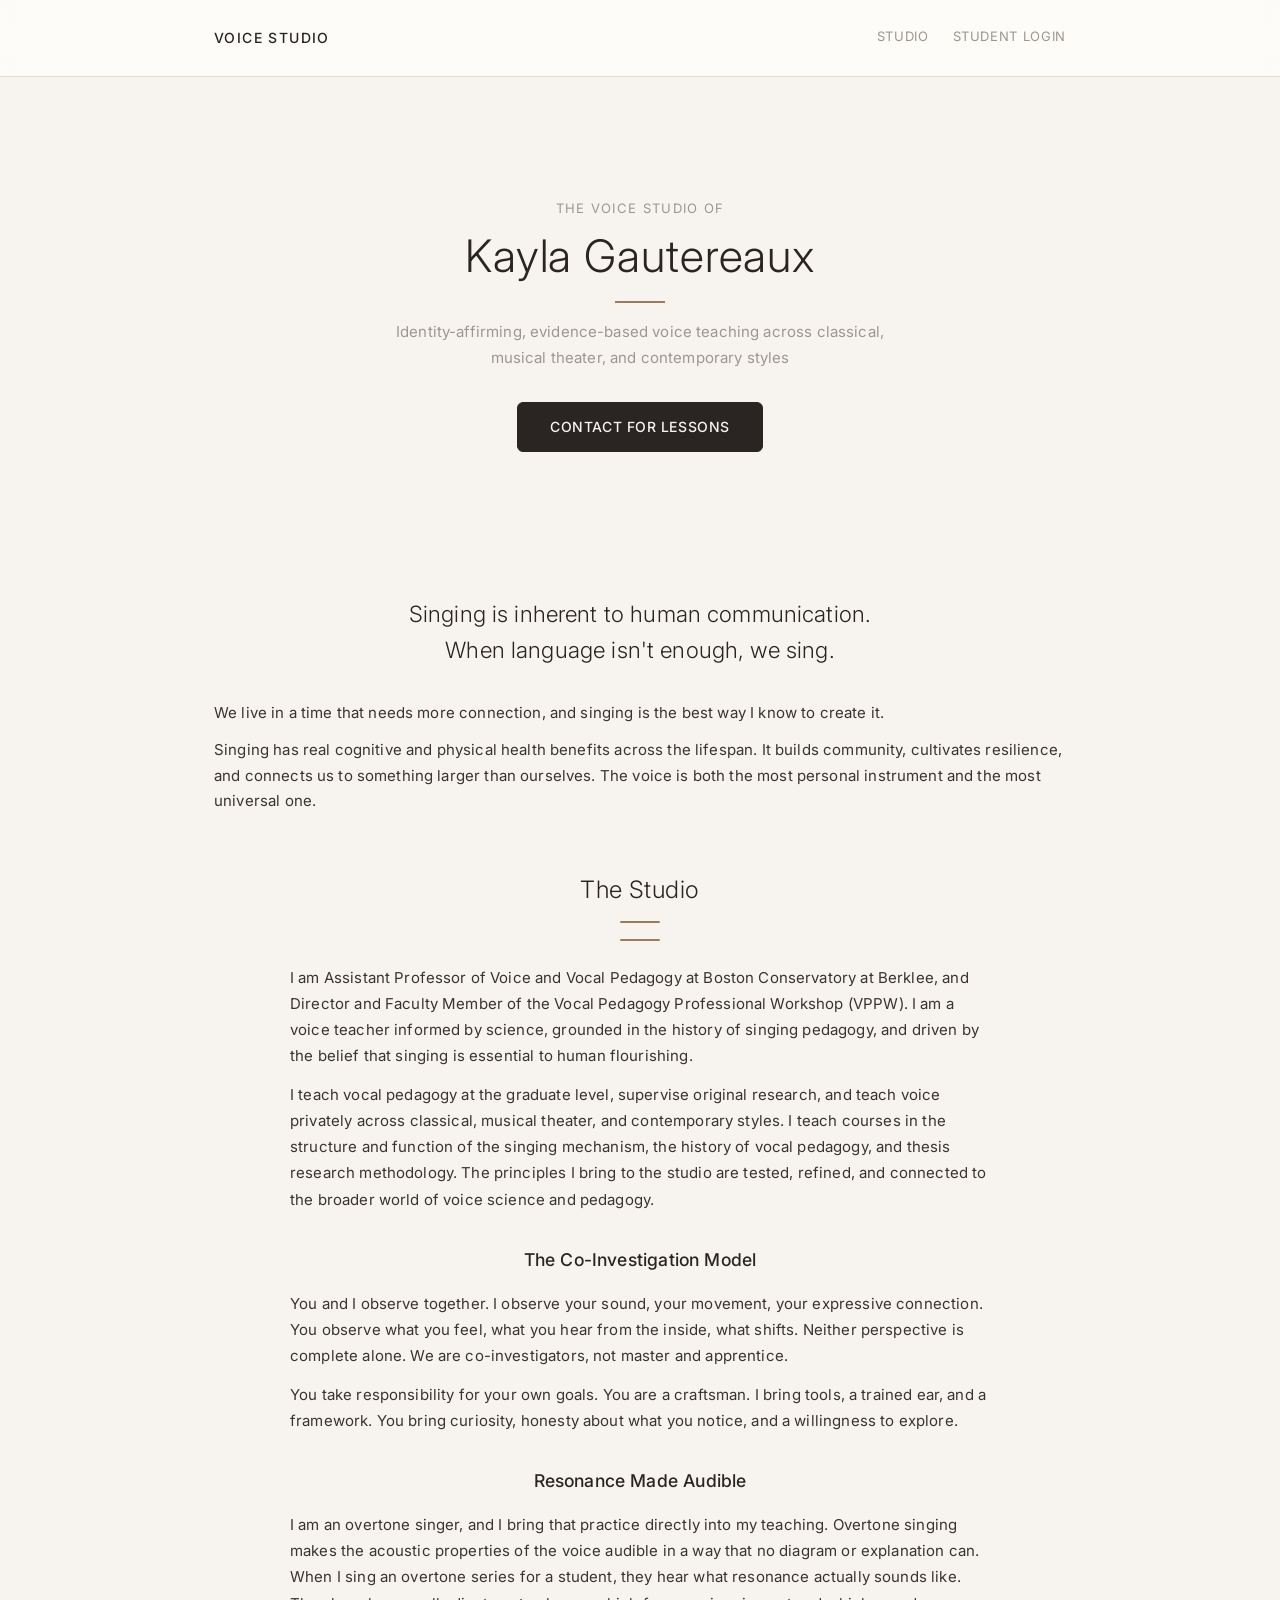
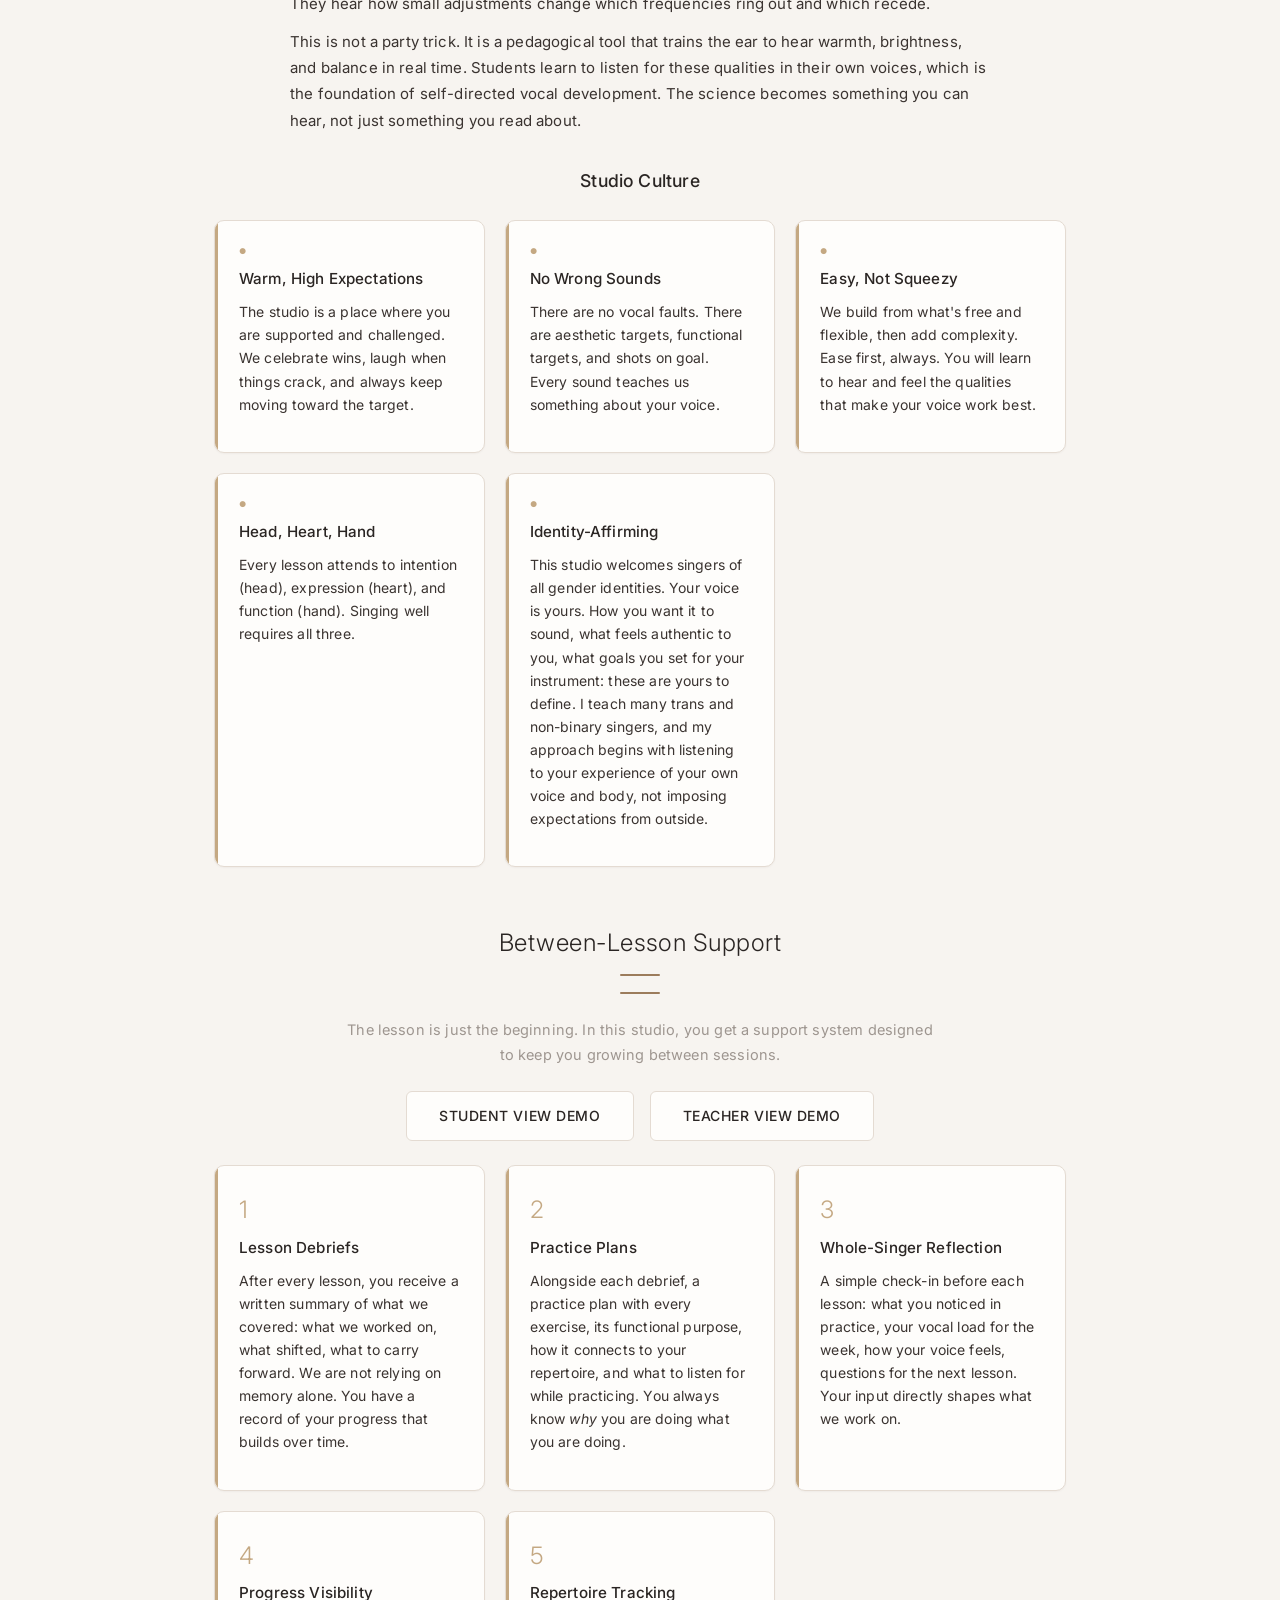
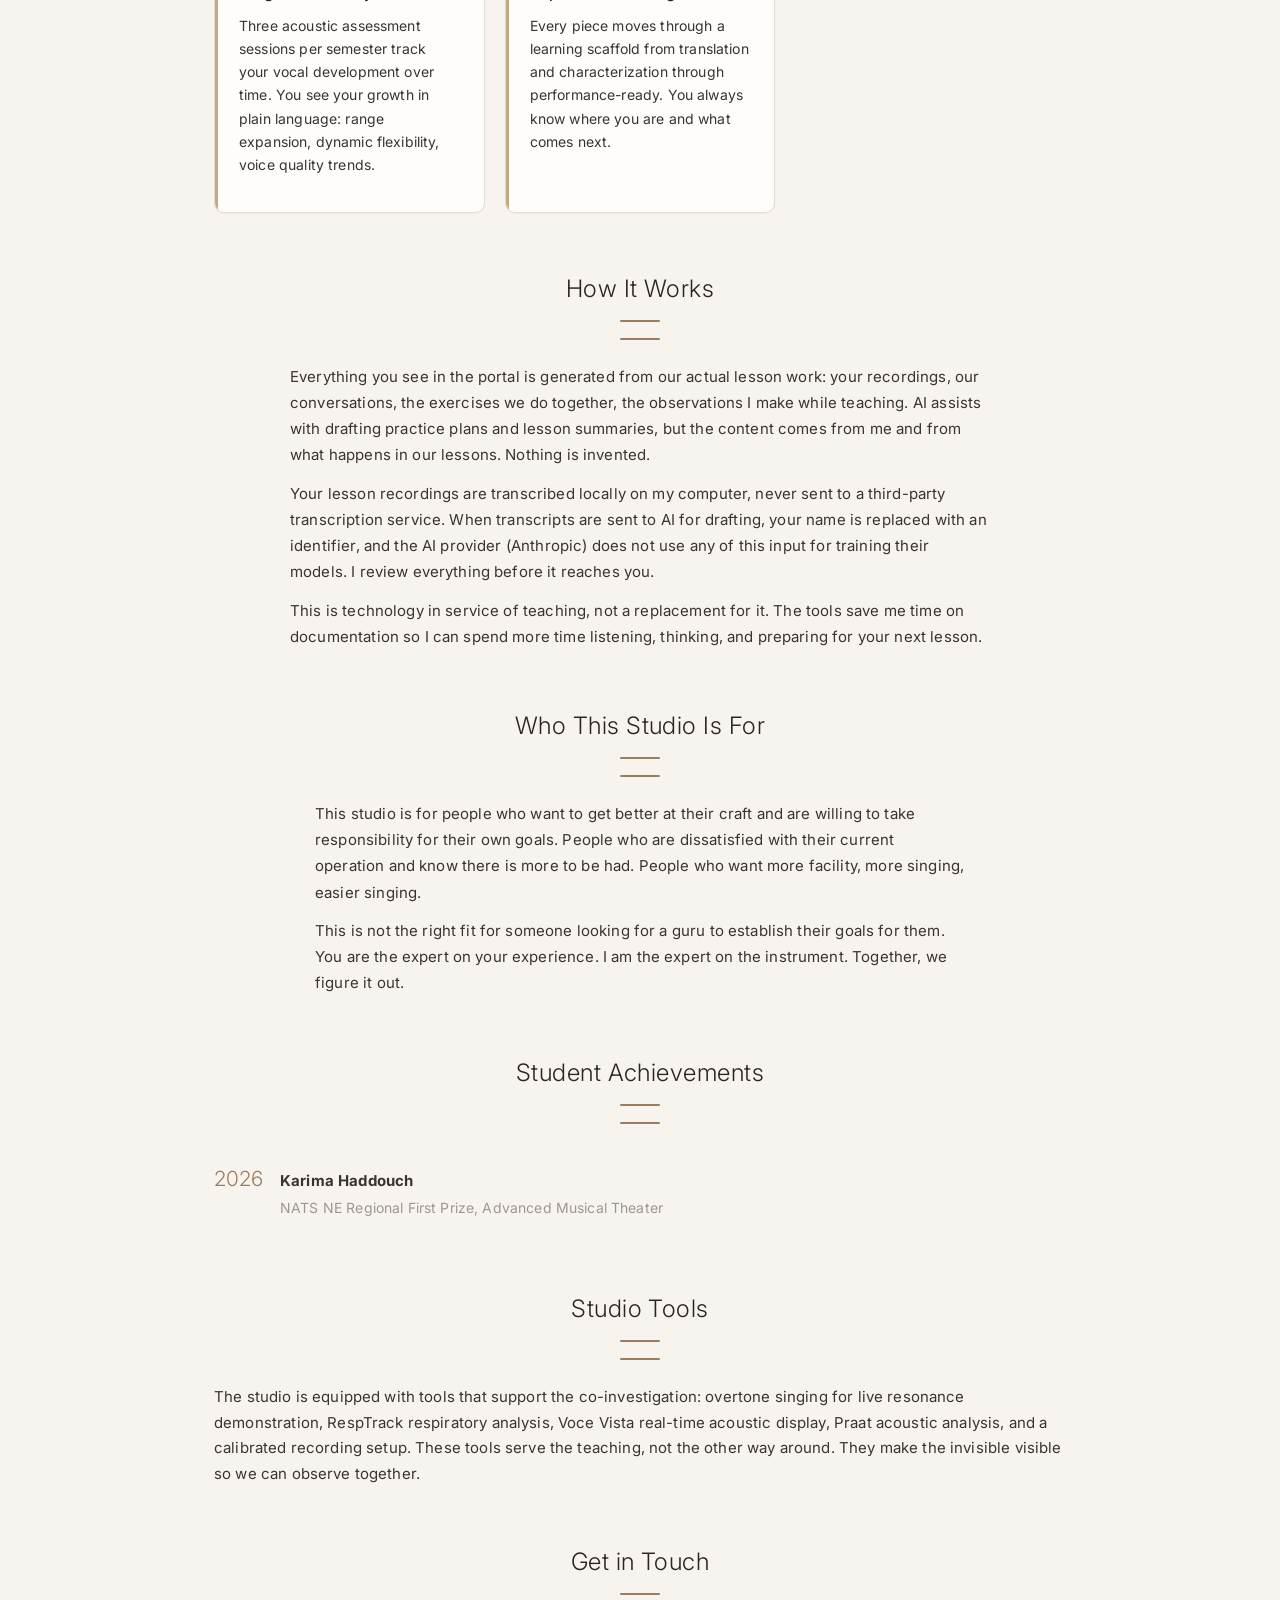
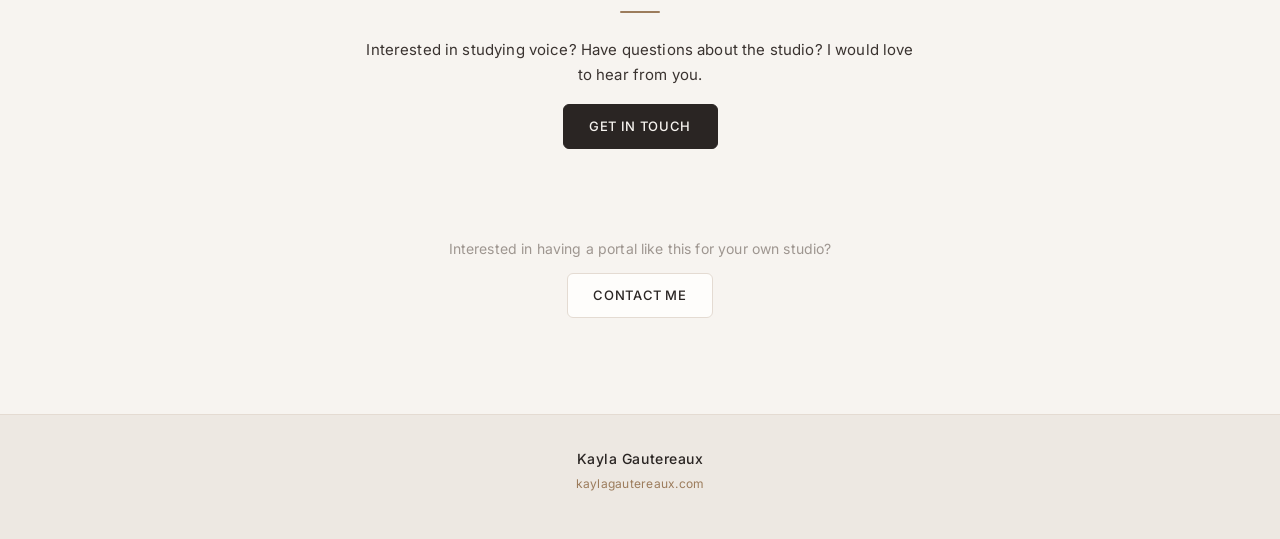
==== commit 8ab5535f: "Split portal demo into Student View and Teacher View buttons" ====
--- a/index.html
+++ b/index.html
@@ -120,8 +120,9 @@
             <h2 class="landing-section-heading">Between-Lesson Support</h2>
             <div class="landing-section-rule"></div>
             <p class="landing-section-intro">The lesson is just the beginning. In this studio, you get a support system designed to keep you growing between sessions.</p>
-            <div style="text-align: center; margin-bottom: 1.5rem;">
-                <a href="demo.html" class="landing-btn-secondary">See the Studio Portal</a>
+            <div style="text-align: center; margin-bottom: 1.5rem; display: flex; justify-content: center; gap: 1rem; flex-wrap: wrap;">
+                <a href="demo.html" class="landing-btn-secondary">Student View Demo</a>
+                <a href="teacher-demo.html" class="landing-btn-secondary">Teacher View Demo</a>
             </div>
 
             <div class="values-grid landing-support-grid">
--- a/css/styles.css
+++ b/css/styles.css
@@ -2,33 +2,14 @@
    Voice Studio Portal — Styles
    Warm, artistic, professional. A music studio, not a dashboard.
    Inter font, warm neutral palette, elegant light-weight typography.
+
+   Design tokens imported from shared-design/variables.css
+   Semantic mapping via shared-design/studio-bridge.css
    ============================================================ */
 
 @import url('https://fonts.googleapis.com/css2?family=Inter:wght@300;400;500;600&display=swap');
-
-:root {
-    --primary-color: #2c2420;
-    --text-color: #3d3530;
-    --text-muted: #8a7e76;
-    --accent-color: #9c7c5c;
-    --accent-light: #c4a882;
-    --border-color: #e4dbd2;
-    --bg-light: #f9f6f2;
-    --bg-warm: #f5f0ea;
-    --bg-white: #fdfcfa;
-    --bg-cream: #faf7f3;
-    --success-color: #5a7d5e;
-    --success-light: #eef3ee;
-    --warning-color: #b08d3e;
-    --error-color: #b5453a;
-    --max-width: 900px;
-    --shadow-soft: 0 1px 3px rgba(44, 36, 32, 0.04), 0 4px 12px rgba(44, 36, 32, 0.03);
-    --shadow-hover: 0 2px 8px rgba(44, 36, 32, 0.07), 0 8px 24px rgba(44, 36, 32, 0.05);
-    --shadow-card: 0 1px 2px rgba(44, 36, 32, 0.04);
-    --radius: 6px;
-    --radius-lg: 10px;
-    --transition: 0.25s cubic-bezier(0.4, 0, 0.2, 1);
-}
+@import url('variables.css');
+@import url('studio-bridge.css');
 
 /* ============================================================
    BASE
@@ -148,6 +129,9 @@
     border-bottom: 2px solid transparent;
     padding-bottom: 2px;
     transition: color var(--transition), border-color var(--transition);
+    min-height: 44px;
+    display: inline-flex;
+    align-items: center;
 }
 
 .nav-links a:hover {
@@ -174,7 +158,8 @@
     font-size: 13px;
     text-transform: uppercase;
     letter-spacing: 0.05em;
-    padding: 0;
+    min-height: 44px;
+    padding: 0.5rem;
     transition: color var(--transition);
 }
 
@@ -479,6 +464,12 @@
 
 tr:hover td {
     background: rgba(250, 247, 243, 0.5);
+}
+
+.table-scroll {
+    overflow-x: auto;
+    -webkit-overflow-scrolling: touch;
+    margin: 1rem 0;
 }
 
 /* ============================================================
@@ -1114,7 +1105,7 @@
 
 @media (max-width: 768px) {
     .vocal-load-entry {
-        grid-template-columns: 1fr 1fr;
+        grid-template-columns: 2fr 1fr;
     }
 
     .hero {
@@ -1135,6 +1126,31 @@
 
     .studio-section {
         margin: 2.5rem 0;
+    }
+
+    .btn-small {
+        min-height: 44px;
+        padding: 0.5rem 0.85rem;
+    }
+
+    .class-nav-btn {
+        min-height: 44px;
+        display: inline-flex;
+        align-items: center;
+    }
+
+    .feedback-panel {
+        width: 280px;
+    }
+
+    input[type="range"]::-webkit-slider-thumb {
+        width: 24px;
+        height: 24px;
+    }
+
+    input[type="range"]::-moz-range-thumb {
+        width: 24px;
+        height: 24px;
     }
 }
 
@@ -1162,6 +1178,26 @@
 
     .container {
         padding: 0 1rem;
+    }
+
+    .dash-detail-wrap {
+        padding: 1rem;
+    }
+
+    .form-submit-area {
+        flex-direction: column;
+        align-items: flex-start;
+    }
+
+    .nav-links {
+        overflow-x: auto;
+        flex-wrap: nowrap;
+        -webkit-overflow-scrolling: touch;
+        gap: 0.5rem;
+    }
+
+    .nav-links a {
+        white-space: nowrap;
     }
 }
 
@@ -1294,3 +1330,80 @@
 .page.active .login-container {
     animation: fadeIn 0.4s ease-out;
 }
+
+/* ============================================================
+   LANDING PAGE
+   ============================================================ */
+
+/* Landing page hero */
+.landing-hero { padding: 5rem 0 3.5rem; text-align: center; }
+.landing-hero-kicker { font-size: 13px; text-transform: uppercase; letter-spacing: 0.1em; color: var(--text-muted); margin-bottom: 0.5rem; }
+.landing-hero-name { font-size: 3rem; font-weight: 300; letter-spacing: 0.02em; color: var(--primary-color); margin-bottom: 0.75rem; }
+.landing-hero-rule { width: 50px; height: 2px; background: var(--accent-color); margin: 1rem auto; }
+.landing-hero-tagline { font-size: 15px; color: var(--text-muted); max-width: 500px; margin: 0 auto 2rem; line-height: 1.7; }
+.landing-hero-actions { display: flex; gap: 1rem; justify-content: center; flex-wrap: wrap; }
+.landing-btn-primary { display: inline-block; padding: 0.75rem 2rem; background: var(--primary-color); color: var(--bg-cream); border: 1px solid var(--primary-color); border-radius: var(--radius); font-size: 14px; font-weight: 500; text-transform: uppercase; letter-spacing: 0.04em; text-decoration: none; transition: all var(--transition); }
+.landing-btn-primary:hover { background: var(--accent-color); border-color: var(--accent-color); transform: translateY(-1px); box-shadow: 0 2px 8px rgba(156,124,92,0.25); }
+.landing-btn-secondary { display: inline-block; padding: 0.75rem 2rem; background: var(--bg-white); color: var(--primary-color); border: 1px solid var(--border-color); border-radius: var(--radius); font-size: 14px; font-weight: 500; text-transform: uppercase; letter-spacing: 0.04em; text-decoration: none; transition: all var(--transition); }
+.landing-btn-secondary:hover { background: var(--bg-warm); border-color: var(--accent-light); }
+
+/* Landing sections */
+.landing-section-heading { text-align: center; border: none; font-weight: 300; font-size: 1.5rem; margin-bottom: 1rem; position: relative; padding-bottom: 0.75rem; }
+.landing-section-rule { width: 40px; height: 2px; background: var(--accent-color); margin: 0 auto 1.5rem; border-radius: 1px; }
+.landing-section-intro { text-align: center; max-width: 600px; margin: 0 auto 1.5rem; color: var(--text-muted); font-size: 14.5px; }
+.landing-studio-intro { max-width: 700px; margin: 0 auto 2rem; }
+.landing-studio-intro p { line-height: 1.75; }
+
+/* Co-investigation and subsections */
+.landing-coinvestigation { max-width: 700px; margin: 2rem auto; }
+.landing-coinvestigation-body p { line-height: 1.75; }
+.landing-subsection-heading { text-align: center; font-size: 1.1rem; font-weight: 500; margin-bottom: 1rem; }
+
+/* Value cards */
+.landing-value-icon { color: var(--accent-light); font-size: 8px; margin-bottom: 0.5rem; }
+.landing-value-card { position: relative; }
+
+/* Support cards */
+.landing-support-number { font-size: 1.5rem; font-weight: 300; color: var(--accent-light); margin-bottom: 0.25rem; }
+.landing-support-card { position: relative; }
+
+/* Who section */
+.landing-who-content { max-width: 650px; margin: 0 auto; }
+.landing-who-content p { line-height: 1.75; }
+
+/* Achievements */
+.landing-achievement-item { display: flex; gap: 1rem; align-items: baseline; }
+.landing-achievement-year { font-weight: 300; font-size: 1.3rem; color: var(--accent-color); min-width: 50px; }
+.landing-achievement-detail { flex: 1; }
+.landing-achievement-description { display: block; color: var(--text-muted); font-size: 14px; margin-top: 0.15rem; }
+
+/* Login link in nav */
+.landing-login-link { }
+
+/* Footer */
+.landing-footer { border-top: 1px solid var(--border-color); padding: 2rem 0; margin-top: 4rem; text-align: center; background: var(--bg-warm); }
+.landing-footer-content { }
+.landing-footer-name { font-size: 14px; font-weight: 500; color: var(--primary-color); letter-spacing: 0.04em; margin-bottom: 0.25rem; }
+.landing-footer-link { font-size: 12px; }
+.landing-footer-link a { color: var(--accent-color); border-bottom-color: transparent; }
+.landing-footer-link a:hover { border-bottom-color: var(--accent-color); }
+
+/* Pullquote */
+.landing-pullquote { text-align: center; padding: 2rem 0; max-width: 600px; margin: 0 auto; }
+.landing-pullquote blockquote { font-size: 1.4rem; font-weight: 300; color: var(--primary-color); line-height: 1.6; border: none; margin: 0; padding: 0; }
+
+/* Landing mobile */
+@media (max-width: 768px) {
+    .landing-hero { padding: 3rem 0 2.5rem; }
+    .landing-hero-name { font-size: 2.2rem; }
+    .landing-pullquote blockquote { font-size: 1.2rem; }
+}
+@media (max-width: 480px) {
+    .landing-hero { padding: 2.5rem 0 2rem; }
+    .landing-hero-name { font-size: 1.8rem; }
+    .landing-hero-tagline { font-size: 14px; }
+    .landing-pullquote blockquote { font-size: 1.1rem; }
+    .landing-achievement-item { flex-direction: column; gap: 0.25rem; }
+    .landing-hero-actions { flex-direction: column; align-items: center; }
+    .landing-btn-primary, .landing-btn-secondary { width: 100%; text-align: center; }
+}
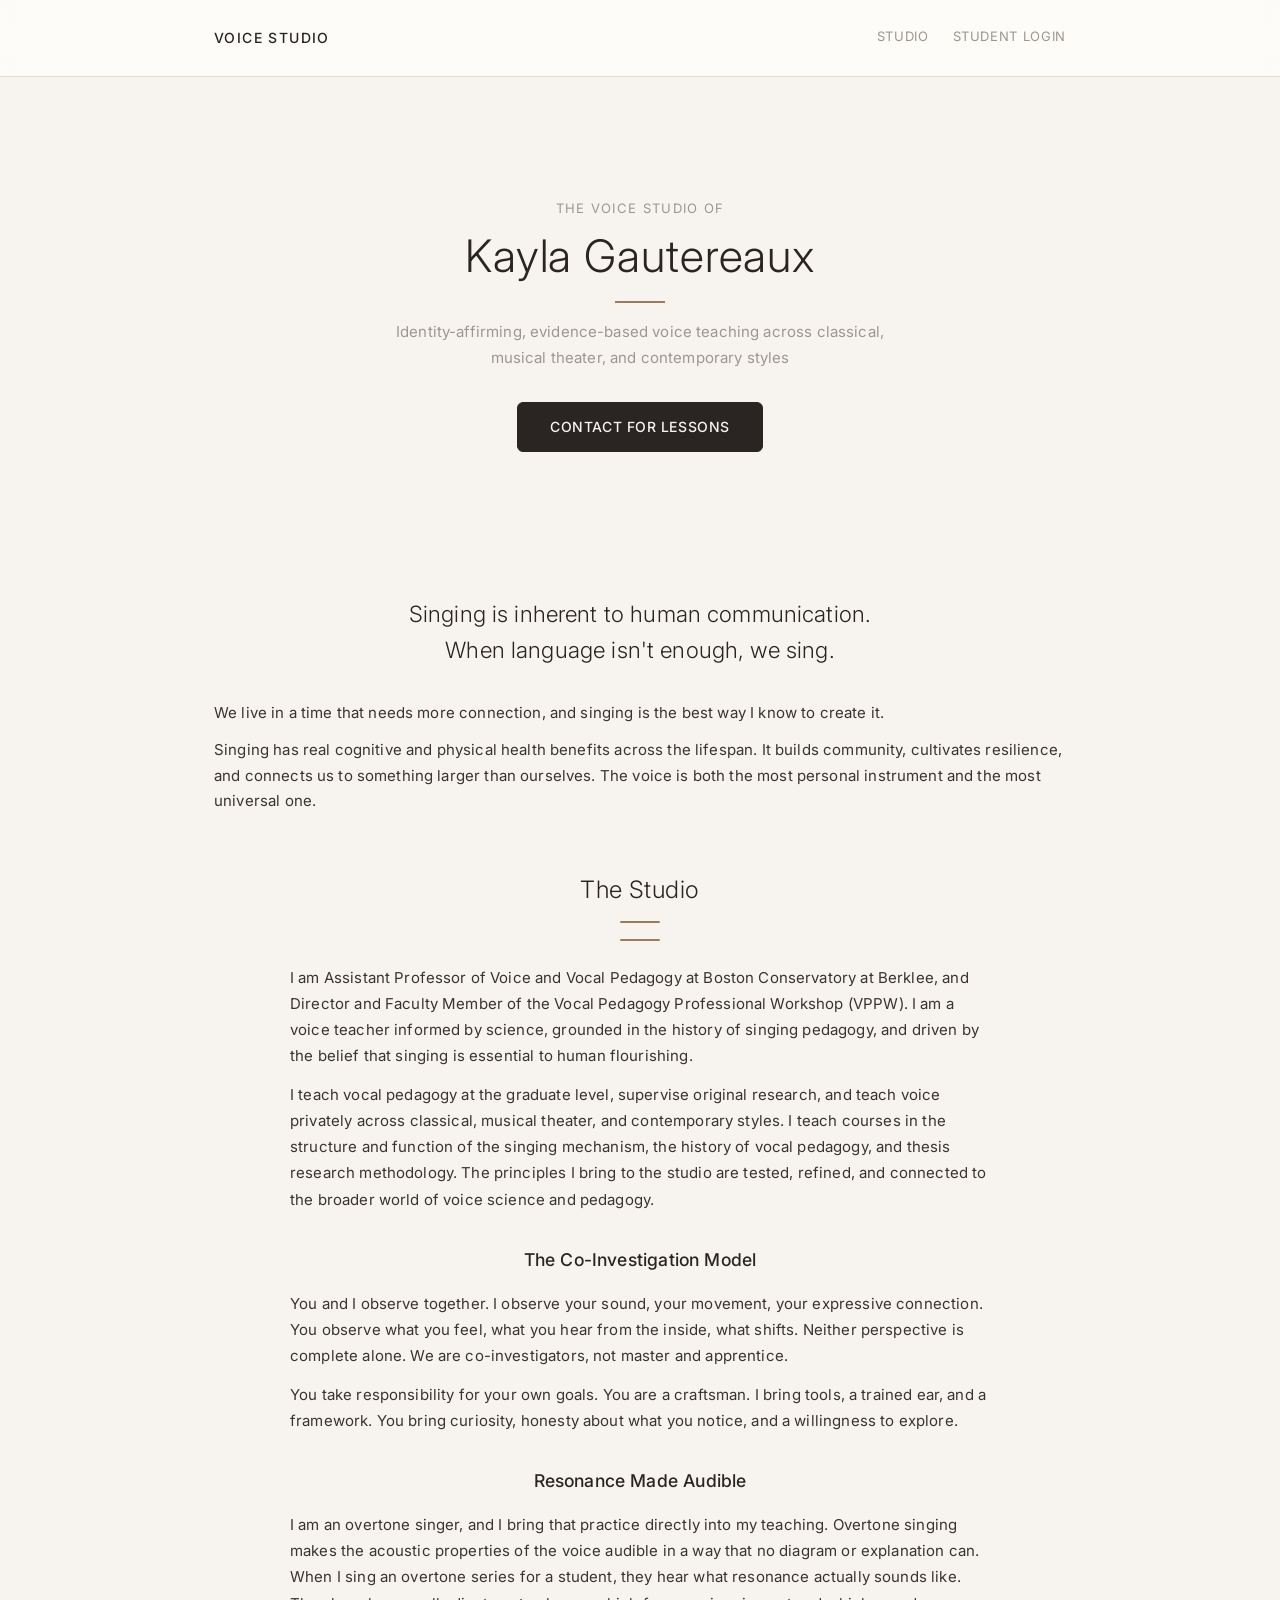
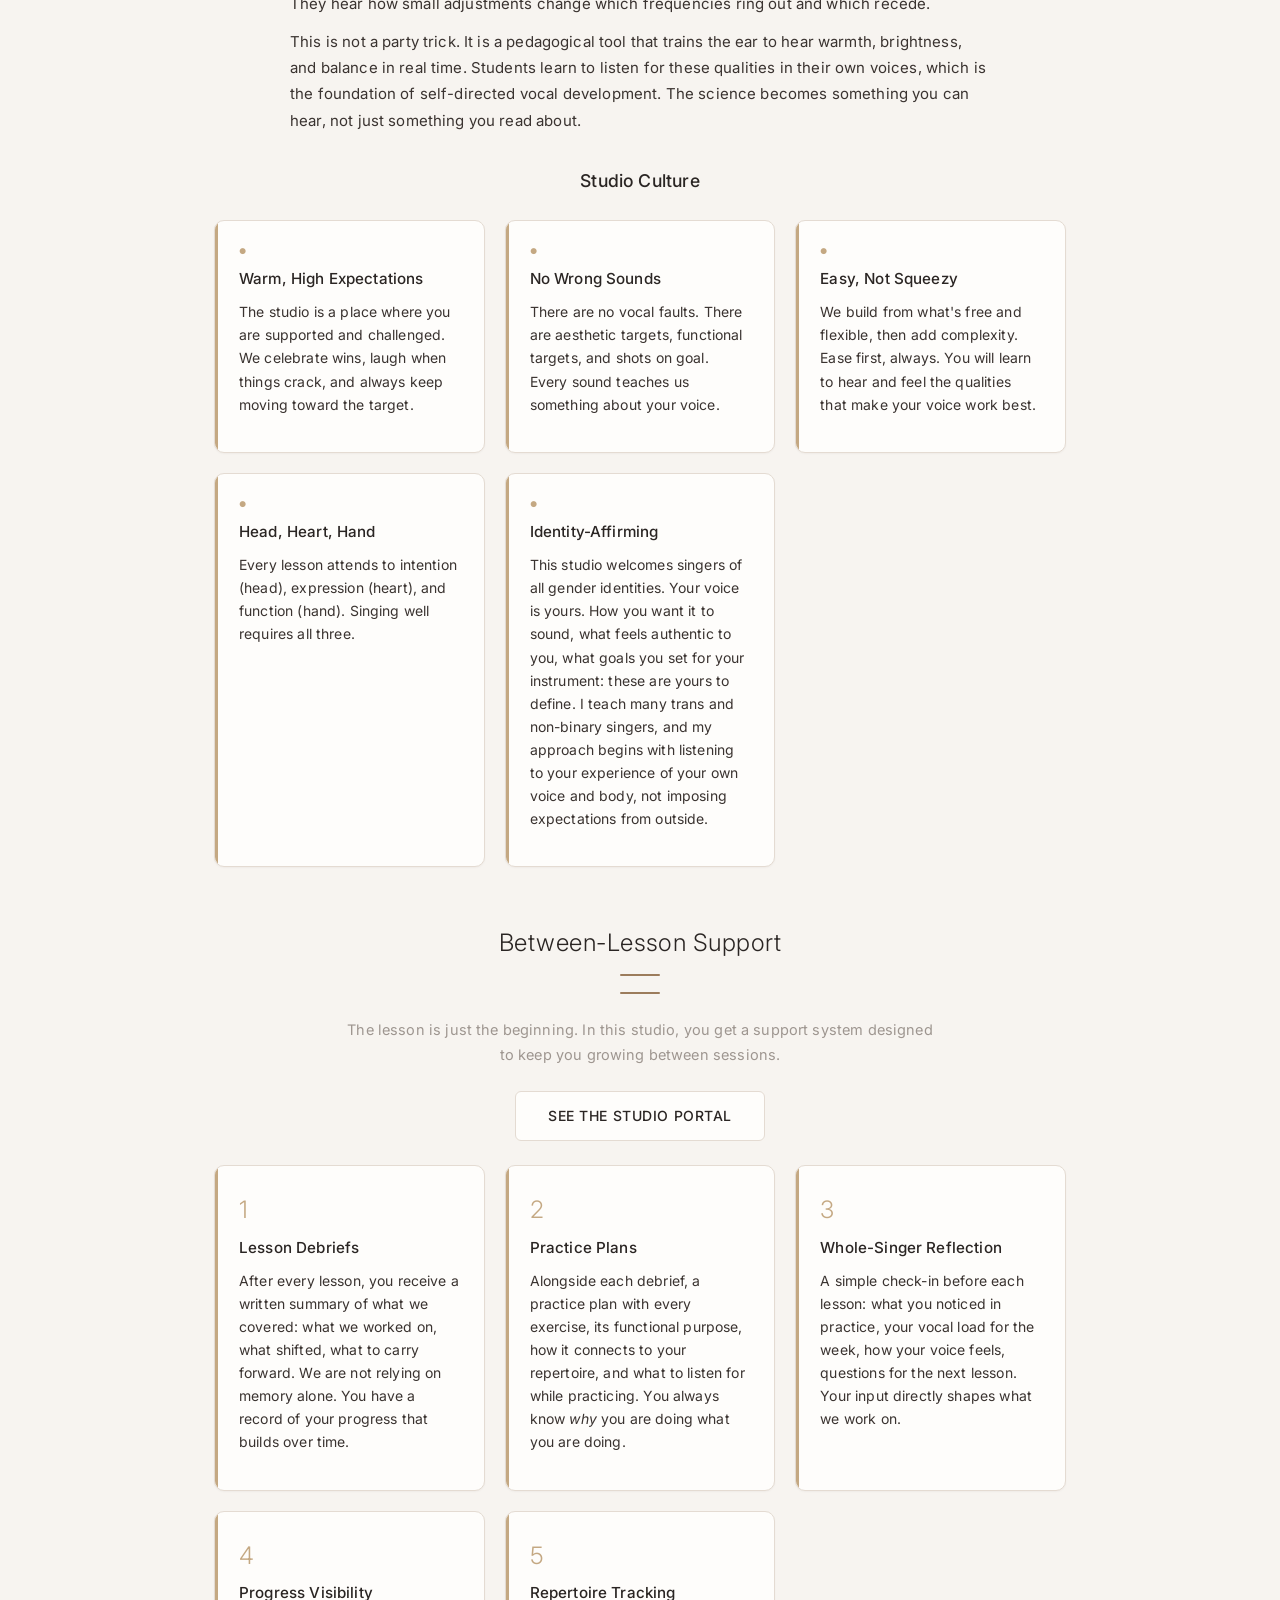
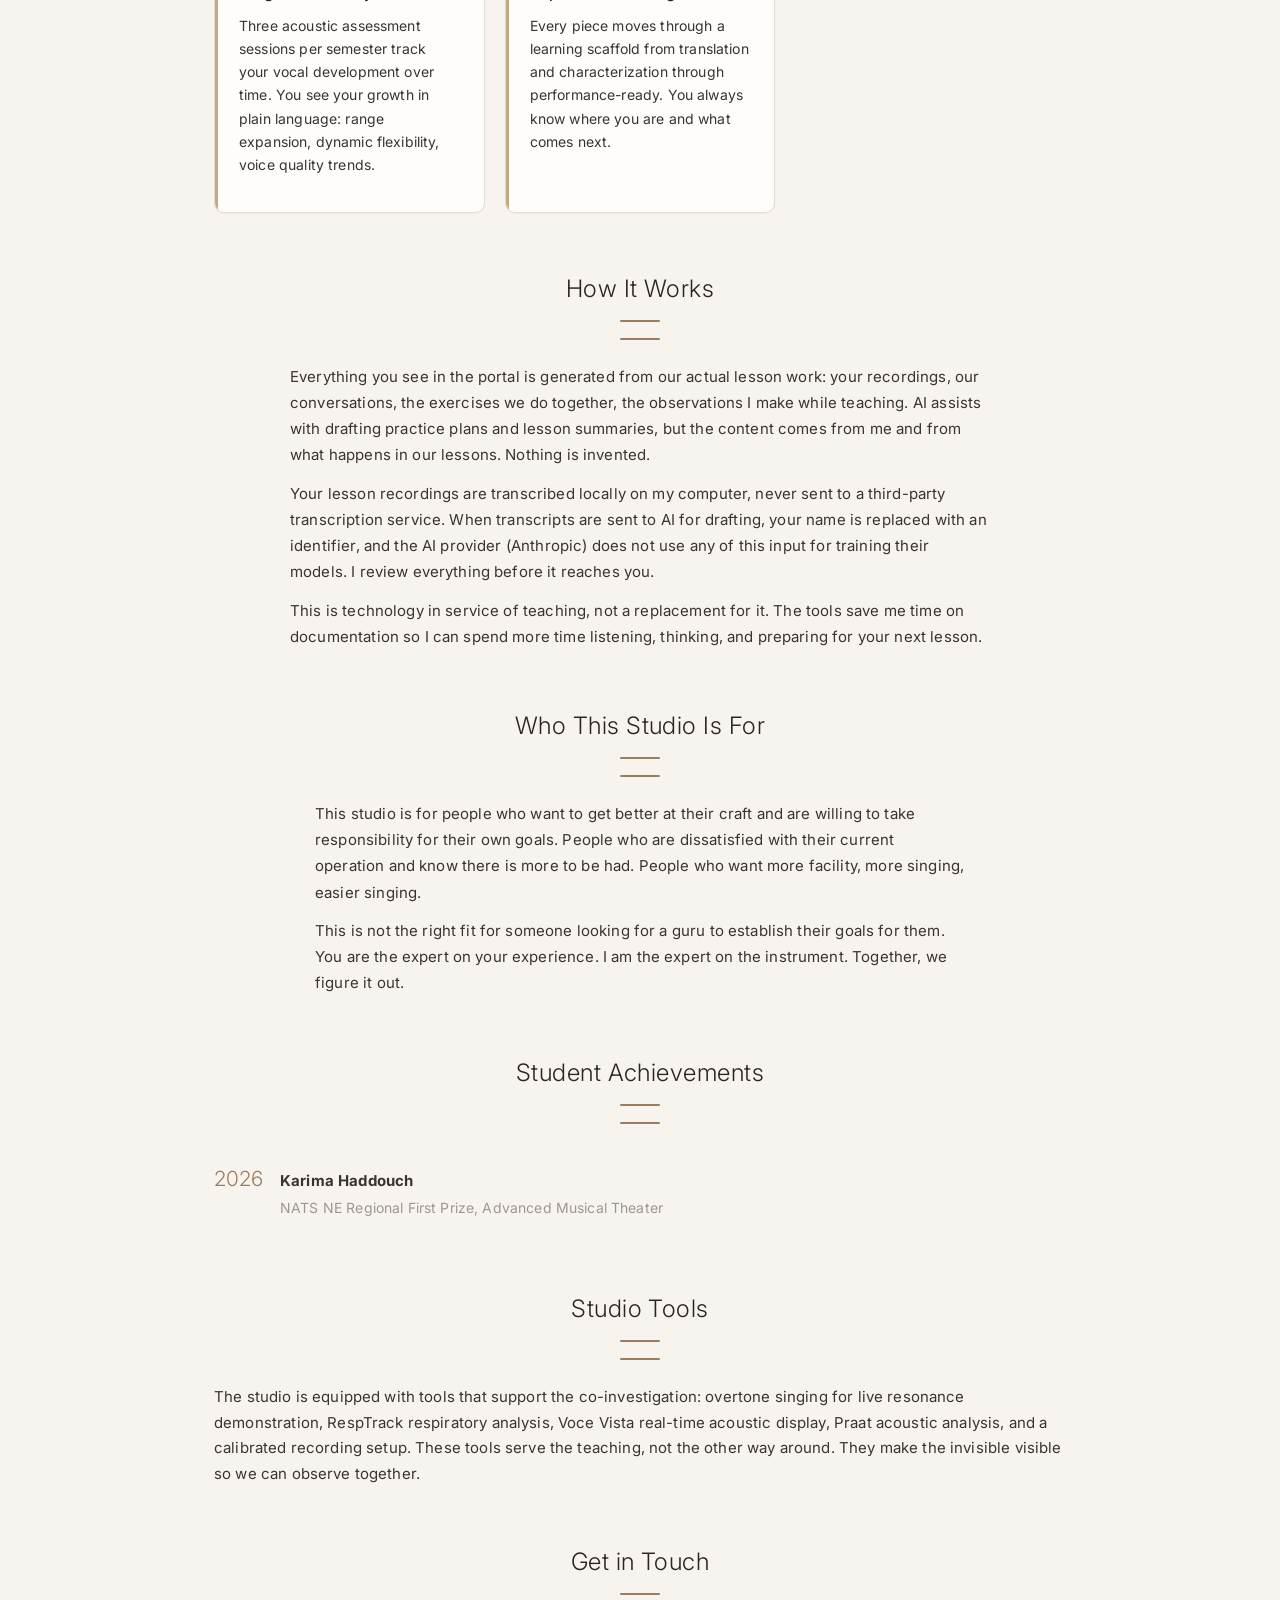
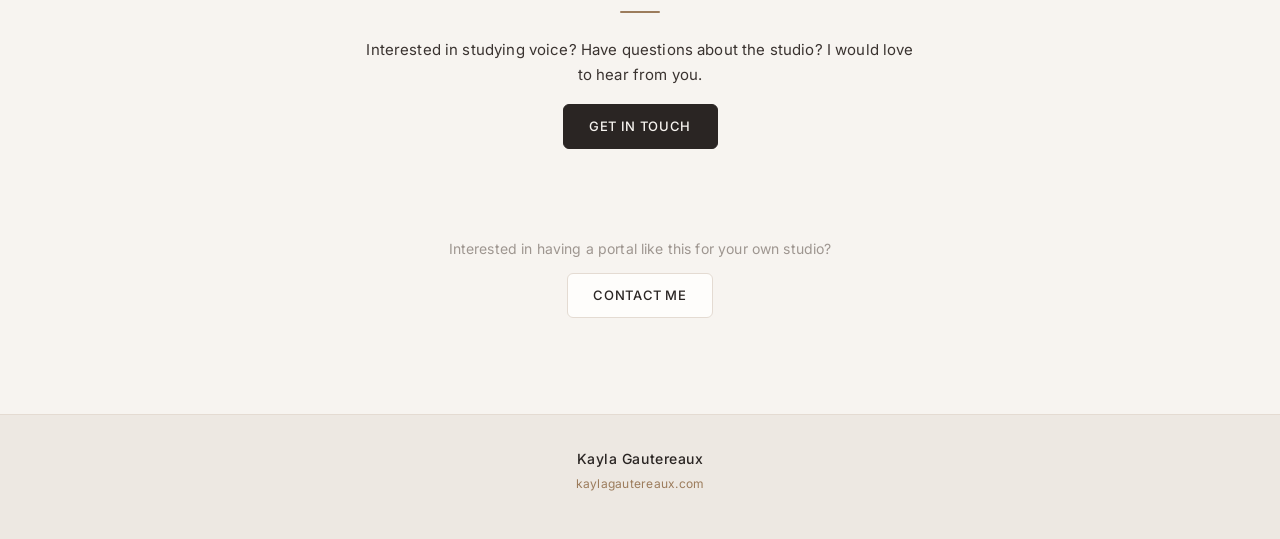
==== commit 98f9aa4e: "Add coverage dashboard, studio class session viewer, and enhanced student studio class card Pulse pa" ====
--- a/index.html
+++ b/index.html
@@ -120,9 +120,8 @@
             <h2 class="landing-section-heading">Between-Lesson Support</h2>
             <div class="landing-section-rule"></div>
             <p class="landing-section-intro">The lesson is just the beginning. In this studio, you get a support system designed to keep you growing between sessions.</p>
-            <div style="text-align: center; margin-bottom: 1.5rem; display: flex; justify-content: center; gap: 1rem; flex-wrap: wrap;">
-                <a href="demo.html" class="landing-btn-secondary">Student View Demo</a>
-                <a href="teacher-demo.html" class="landing-btn-secondary">Teacher View Demo</a>
+            <div style="text-align: center; margin-bottom: 1.5rem;">
+                <a href="demo.html" class="landing-btn-secondary">See the Studio Portal</a>
             </div>
 
             <div class="values-grid landing-support-grid">
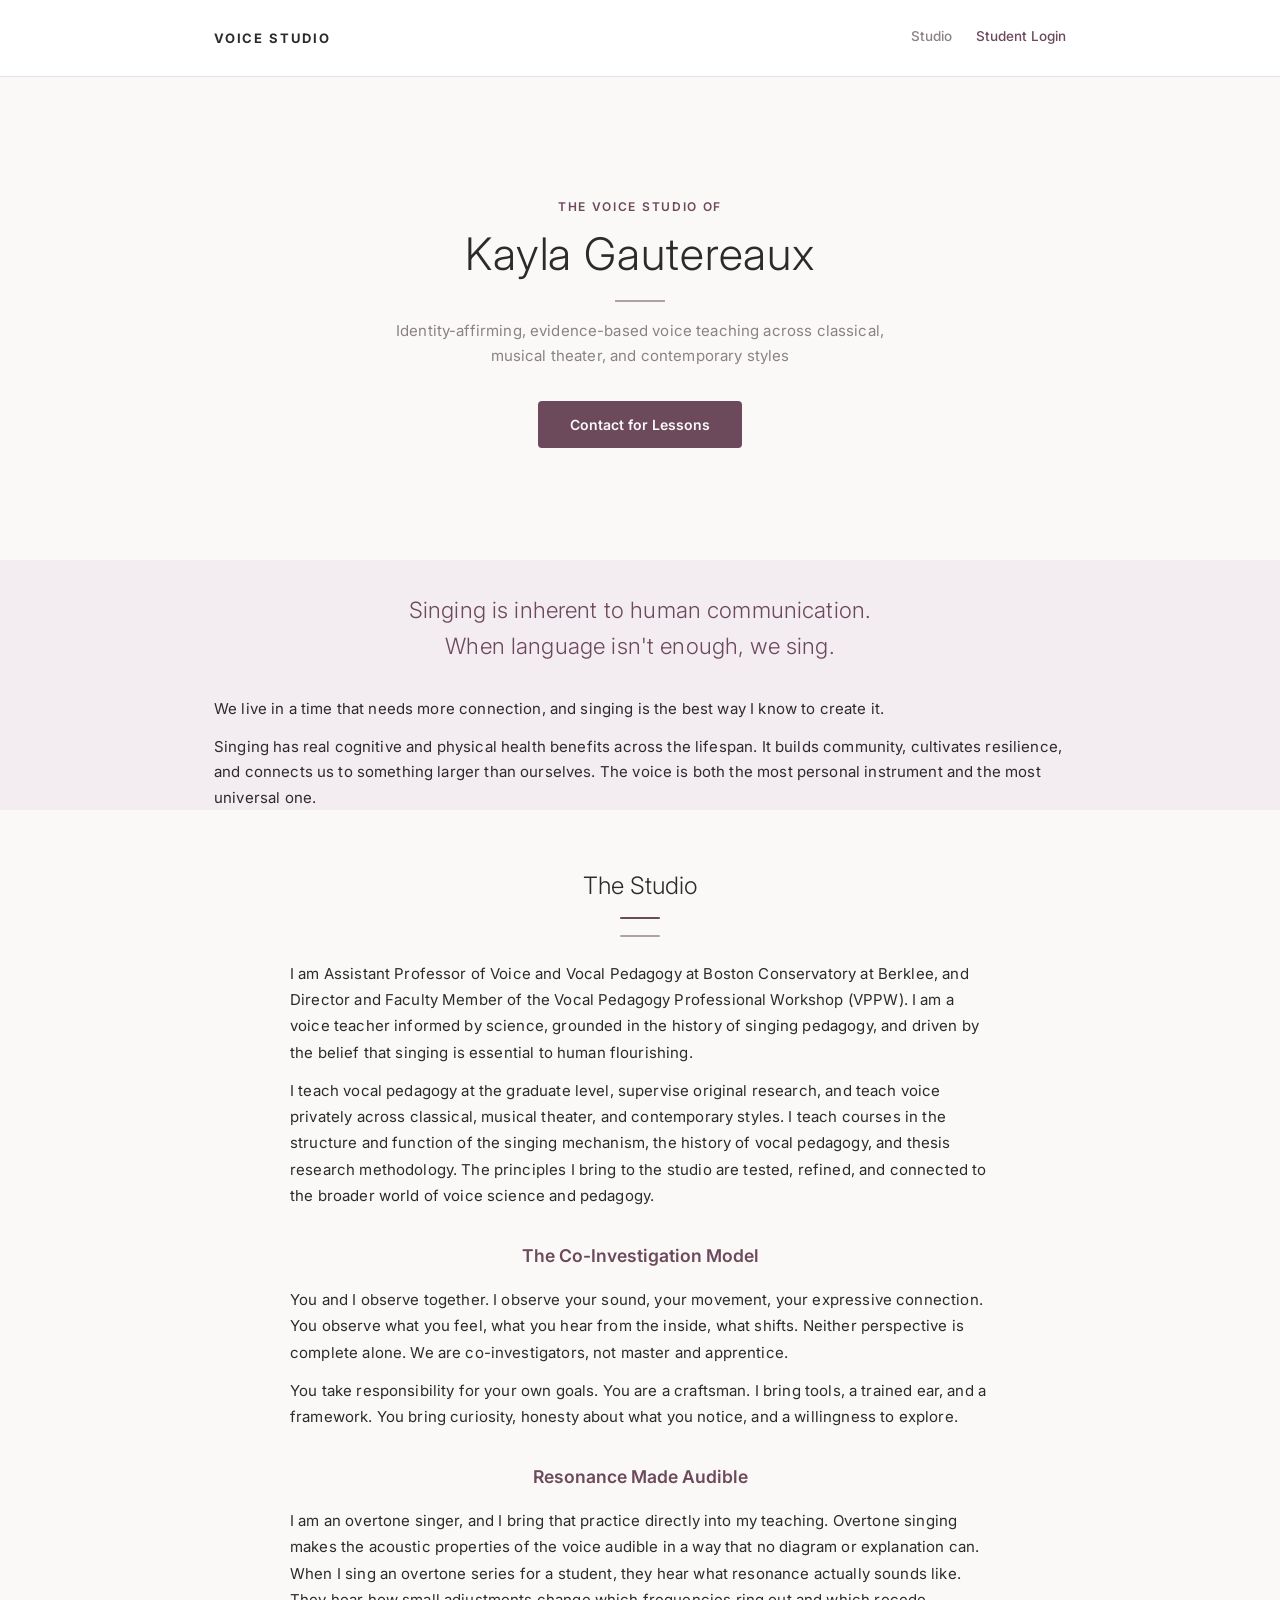
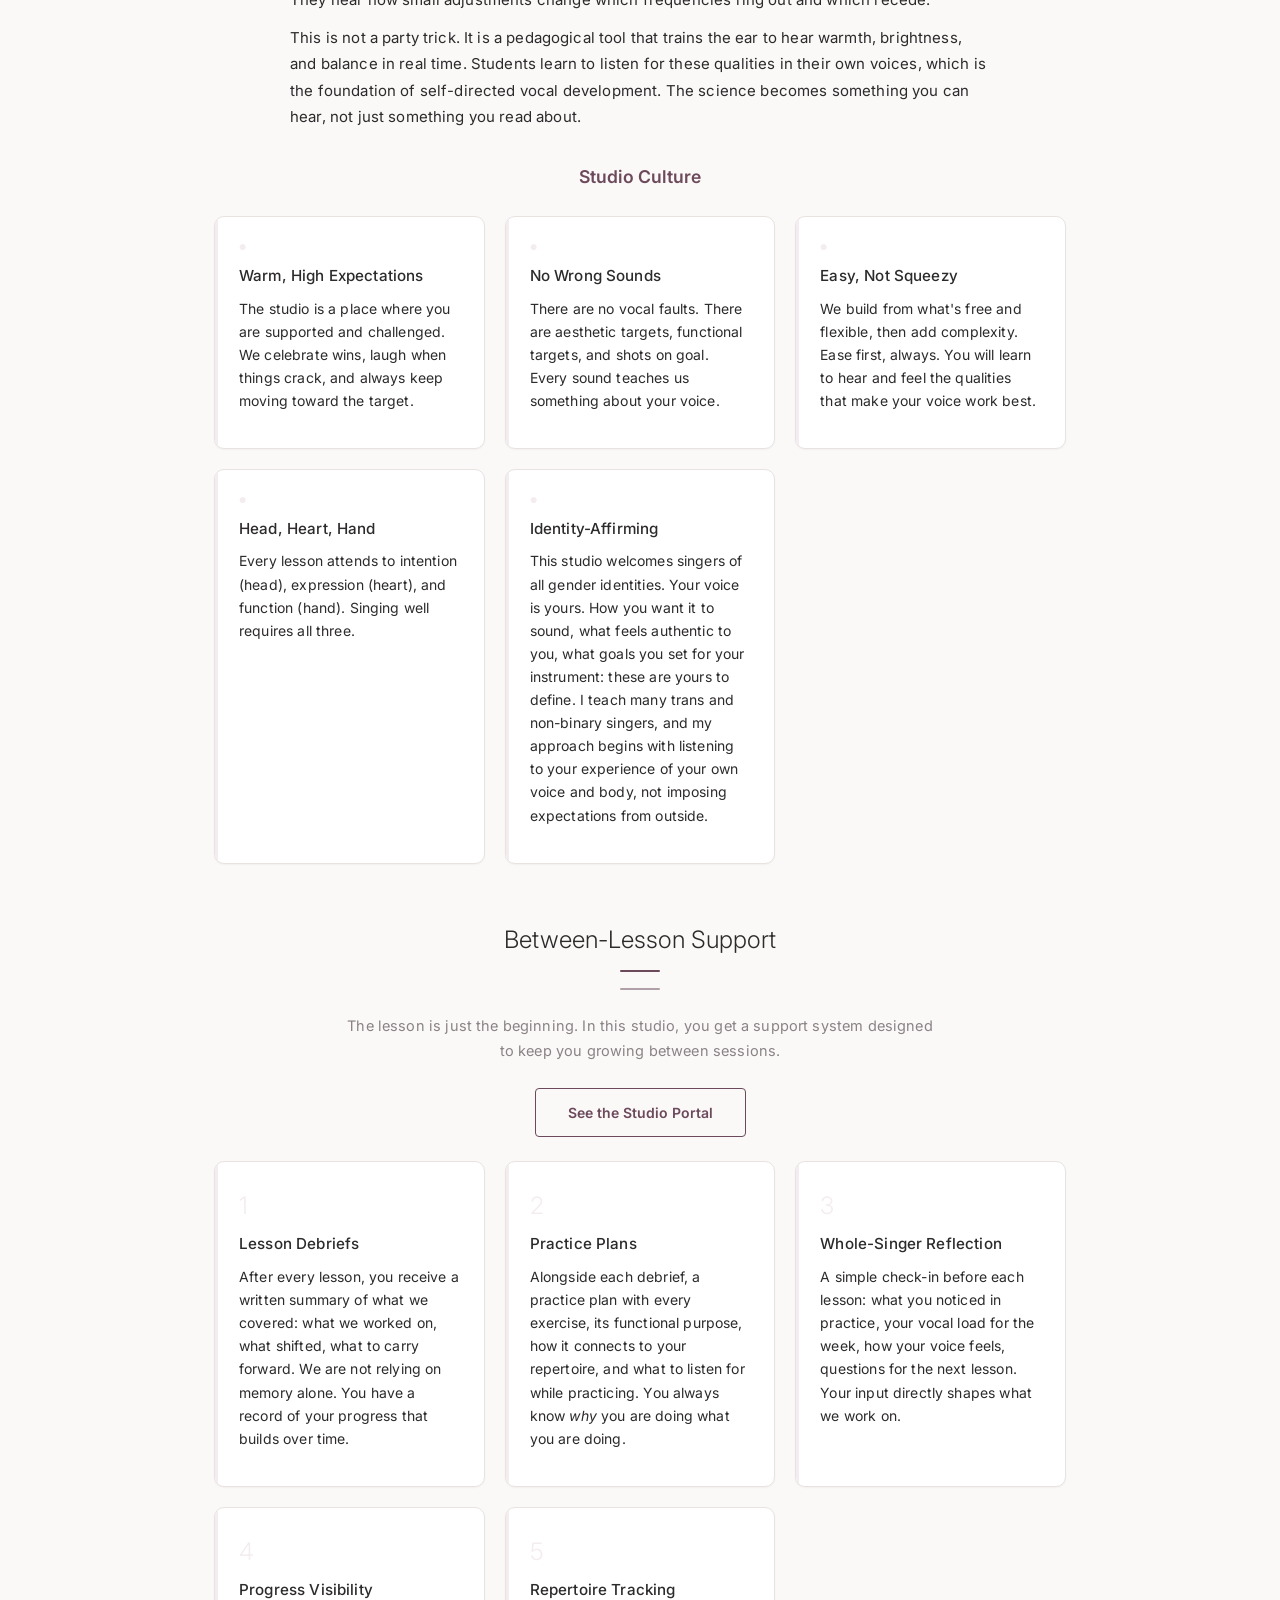
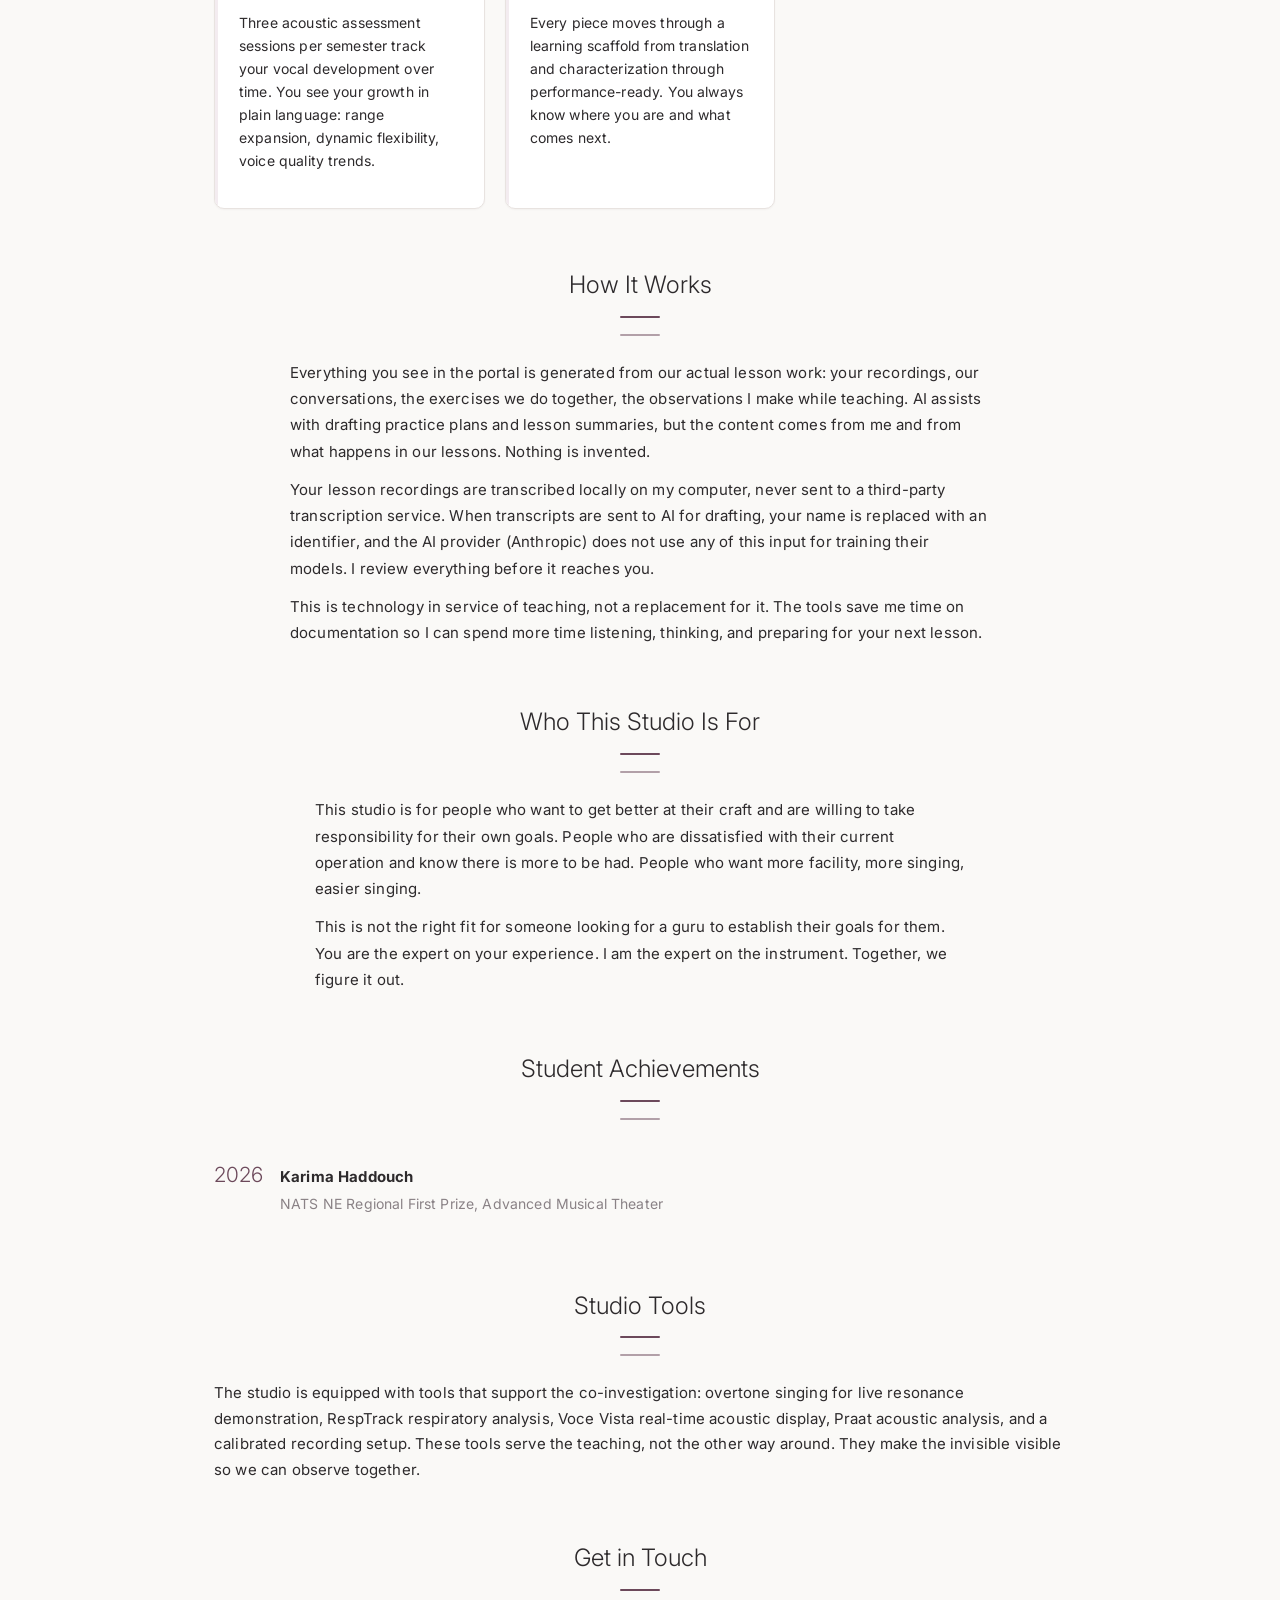
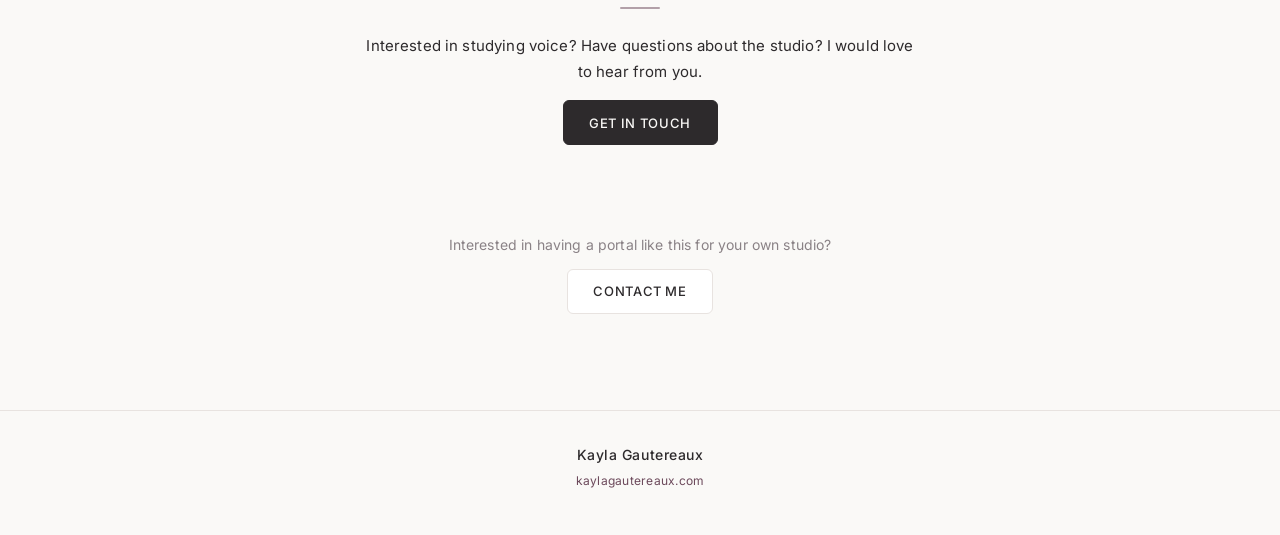
==== commit 0e3c0750: "Landing page: two-loop design language skin (plum + sage cohesion) Co-Authored-By: Claude Fable 5 <n" ====
--- a/index.html
+++ b/index.html
@@ -5,6 +5,53 @@
     <meta name="viewport" content="width=device-width, initial-scale=1">
     <title>Voice Studio — Kayla Gautereaux</title>
     <link rel="stylesheet" href="css/styles.css">
+<style>
+    /* Two-loop design language skin (site cohesion: plum + sage) */
+    :root {
+        --primary-color: #2d2a2c;
+        --text-color: #2d2a2c;
+        --text-muted: #8a8286;
+        --accent-color: #6c495b;
+        --accent-light: #f3ecf0;
+        --border-color: #e8e3e0;
+        --bg-light: #faf9f7;
+        --bg-warm: #faf9f7;
+        --bg-white: #ffffff;
+        --bg-cream: #faf9f7;
+        --success-color: #4a7c59;
+    }
+    body.landing-page { background: #faf9f7; color: #2d2a2c; }
+    nav { background: var(--bg-white); border-bottom: 1px solid var(--border-color); box-shadow: none; }
+    .nav-brand { font-size: 13px; font-weight: 700; letter-spacing: 0.14em; text-transform: uppercase; color: var(--text-color); }
+    .nav-links a { color: var(--text-muted); font-size: 13.5px; font-weight: 500; text-transform: none; letter-spacing: 0; }
+    .nav-links a:hover { color: var(--text-color); }
+    .landing-login-link { color: var(--accent-color) !important; font-weight: 600; }
+
+    .landing-hero-kicker { color: var(--accent-color); font-size: 12px; font-weight: 600; letter-spacing: 0.14em; text-transform: uppercase; }
+    .landing-hero-name { color: var(--text-color); font-weight: 600; letter-spacing: 0; }
+    .landing-hero-rule, .landing-section-rule { background: var(--accent-color); height: 2px; opacity: 0.5; }
+    .landing-hero-tagline { color: var(--text-muted); }
+    .hero, .landing-hero { background: #faf9f7; }
+
+    .landing-btn-primary {
+        background: var(--accent-color); color: #faf9f7; border: 0; border-radius: 4px;
+        font-weight: 600; letter-spacing: 0; text-transform: none;
+    }
+    .landing-btn-primary:hover { background: #5a3c4c; color: #faf9f7; }
+    .landing-btn-secondary {
+        background: none; border: 1px solid var(--accent-color); color: var(--accent-color);
+        border-radius: 4px; font-weight: 600; letter-spacing: 0; text-transform: none;
+    }
+    .landing-btn-secondary:hover { background: var(--accent-light); color: var(--accent-color); }
+
+    .landing-section-heading, .landing-subsection-heading { color: var(--text-color); letter-spacing: 0; }
+    .landing-section-heading { font-weight: 600; }
+    .landing-subsection-heading { font-weight: 600; color: var(--accent-color); }
+    .landing-pullquote blockquote { color: var(--accent-color); }
+    .studio-section { background: transparent; }
+    .landing-section-why { background: var(--accent-light); }
+    .card { background: var(--bg-white); border: 1px solid var(--border-color); border-radius: 6px; box-shadow: none; }
+</style>
 </head>
 <body class="landing-page">
 
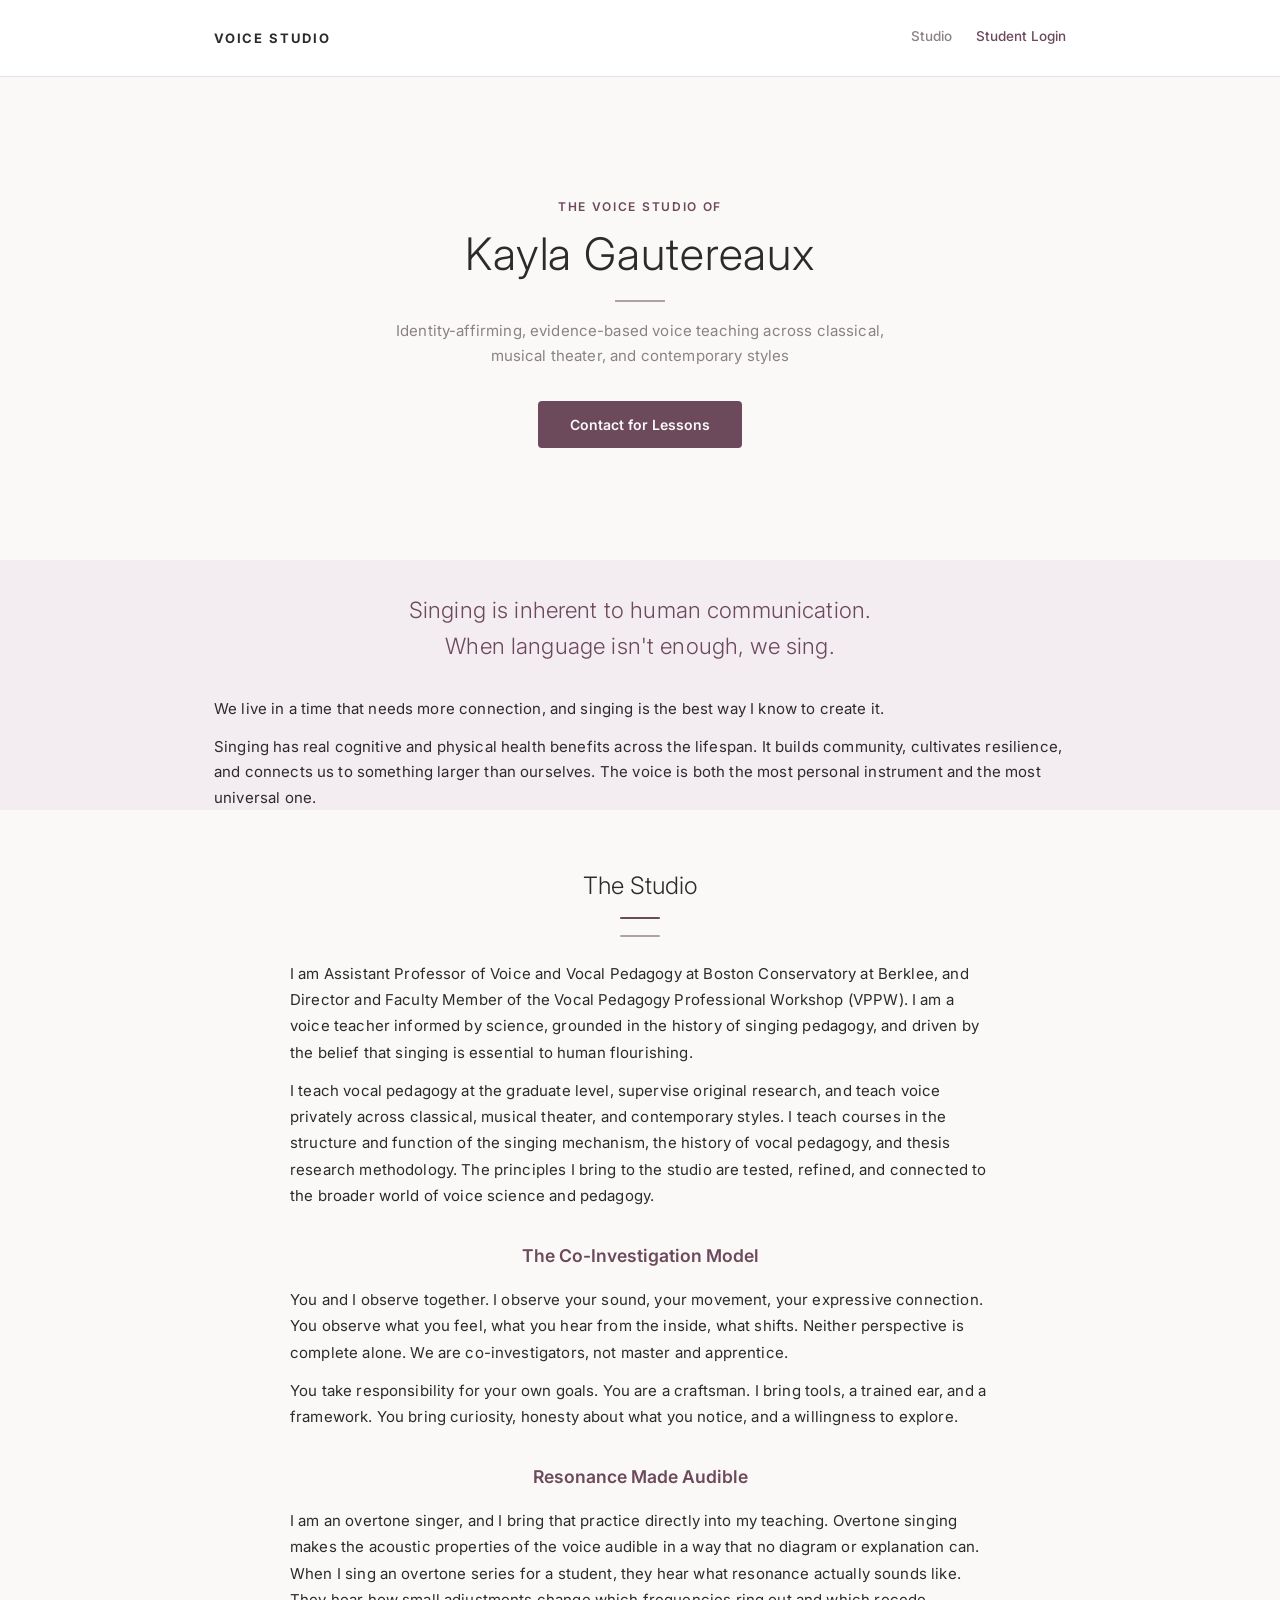
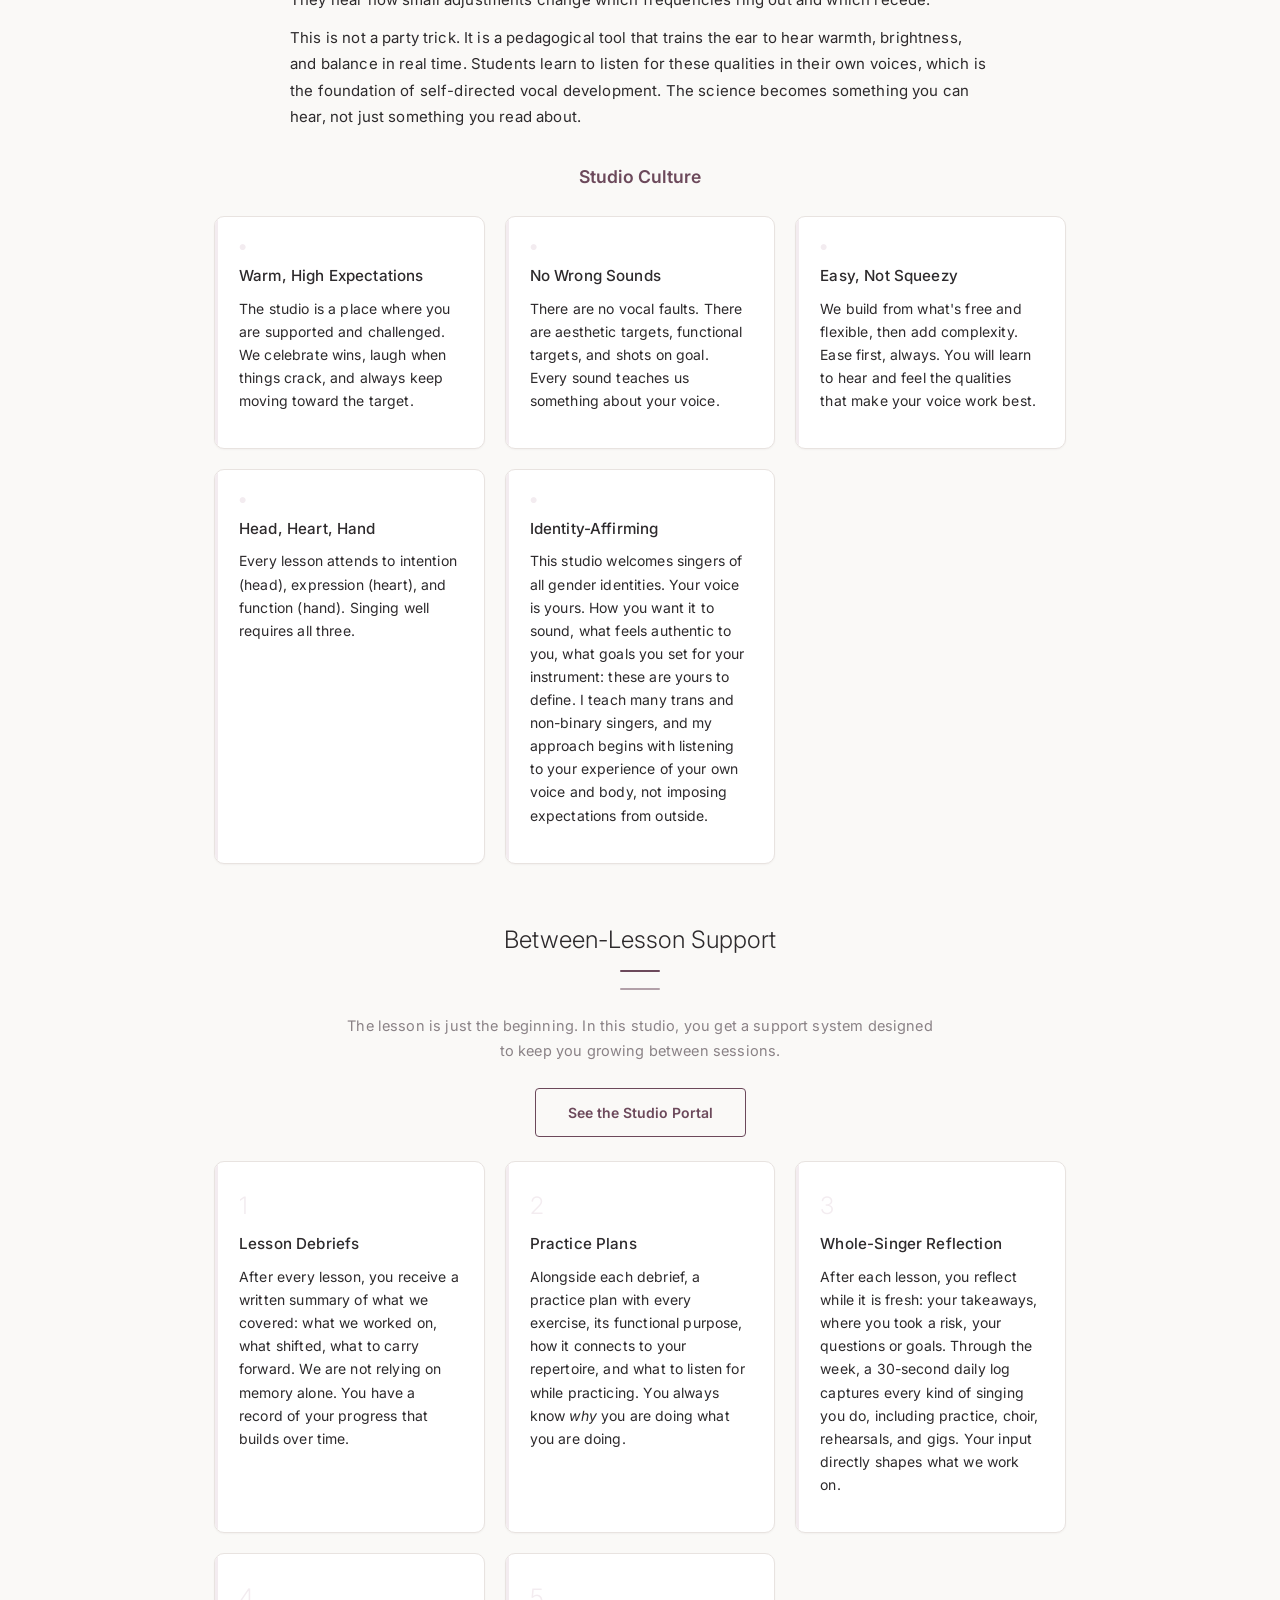
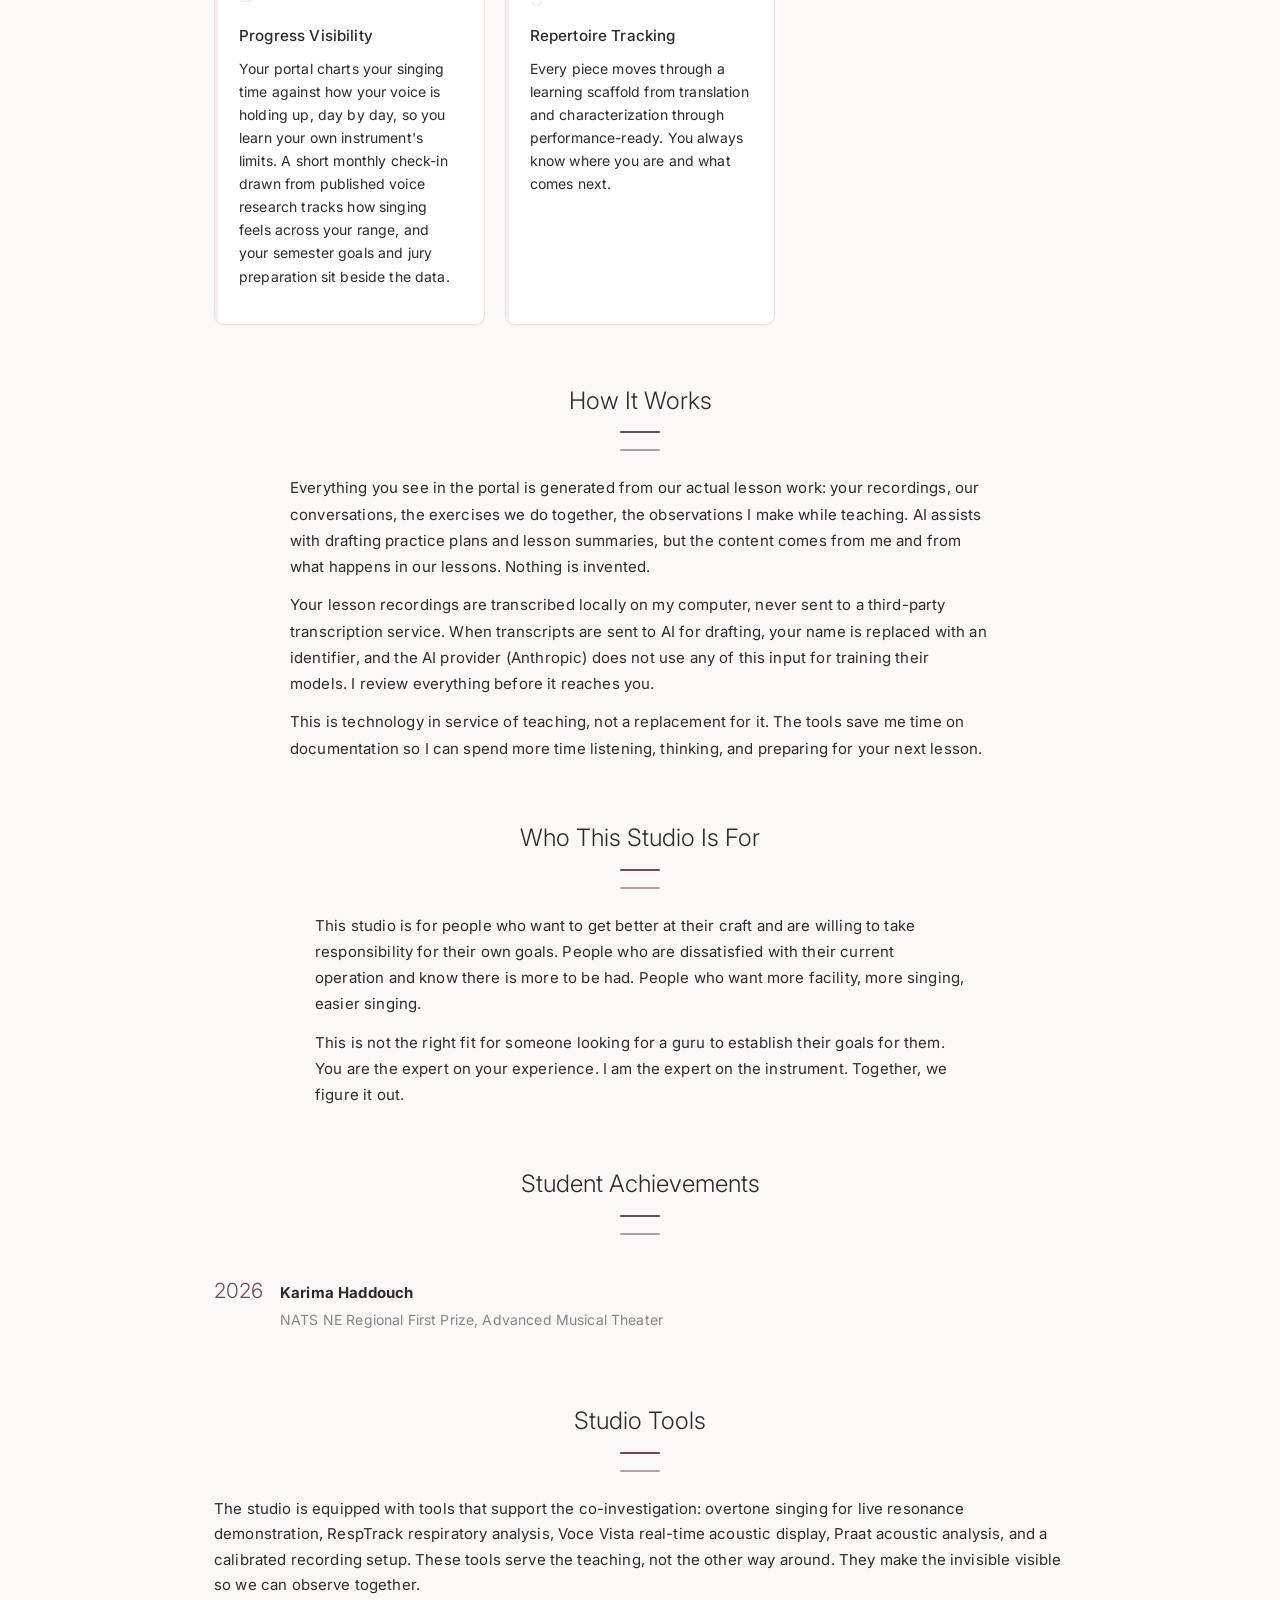
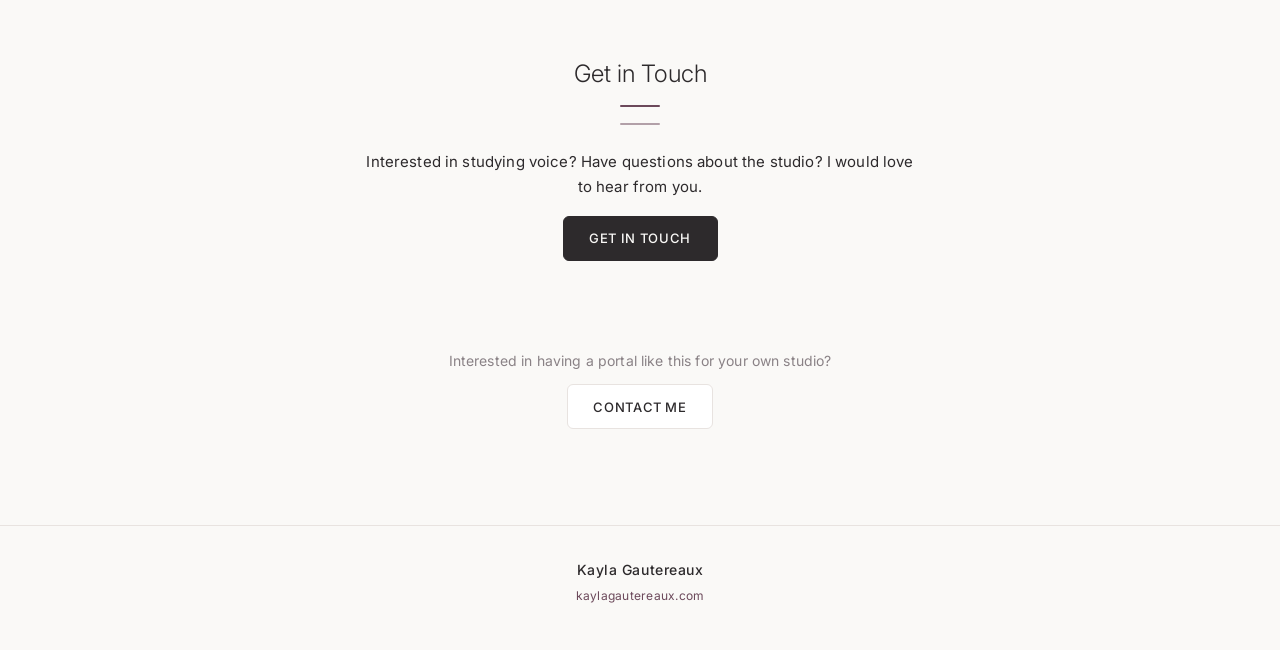
==== commit df45087b: "Landing: progress and reflection cards describe the shipped system Co-Authored-By: Claude Fable 5 <n" ====
--- a/index.html
+++ b/index.html
@@ -185,12 +185,12 @@
                 <div class="value-card landing-support-card">
                     <div class="landing-support-number" aria-hidden="true">3</div>
                     <h3>Whole-Singer Reflection</h3>
-                    <p>A simple check-in before each lesson: what you noticed in practice, your vocal load for the week, how your voice feels, questions for the next lesson. Your input directly shapes what we work on.</p>
+                    <p>After each lesson, you reflect while it is fresh: your takeaways, where you took a risk, your questions or goals. Through the week, a 30-second daily log captures every kind of singing you do, including practice, choir, rehearsals, and gigs. Your input directly shapes what we work on.</p>
                 </div>
                 <div class="value-card landing-support-card">
                     <div class="landing-support-number" aria-hidden="true">4</div>
                     <h3>Progress Visibility</h3>
-                    <p>Three acoustic assessment sessions per semester track your vocal development over time. You see your growth in plain language: range expansion, dynamic flexibility, voice quality trends.</p>
+                    <p>Your portal charts your singing time against how your voice is holding up, day by day, so you learn your own instrument's limits. A short monthly check-in drawn from published voice research tracks how singing feels across your range, and your semester goals and jury preparation sit beside the data.</p>
                 </div>
                 <div class="value-card landing-support-card">
                     <div class="landing-support-number" aria-hidden="true">5</div>
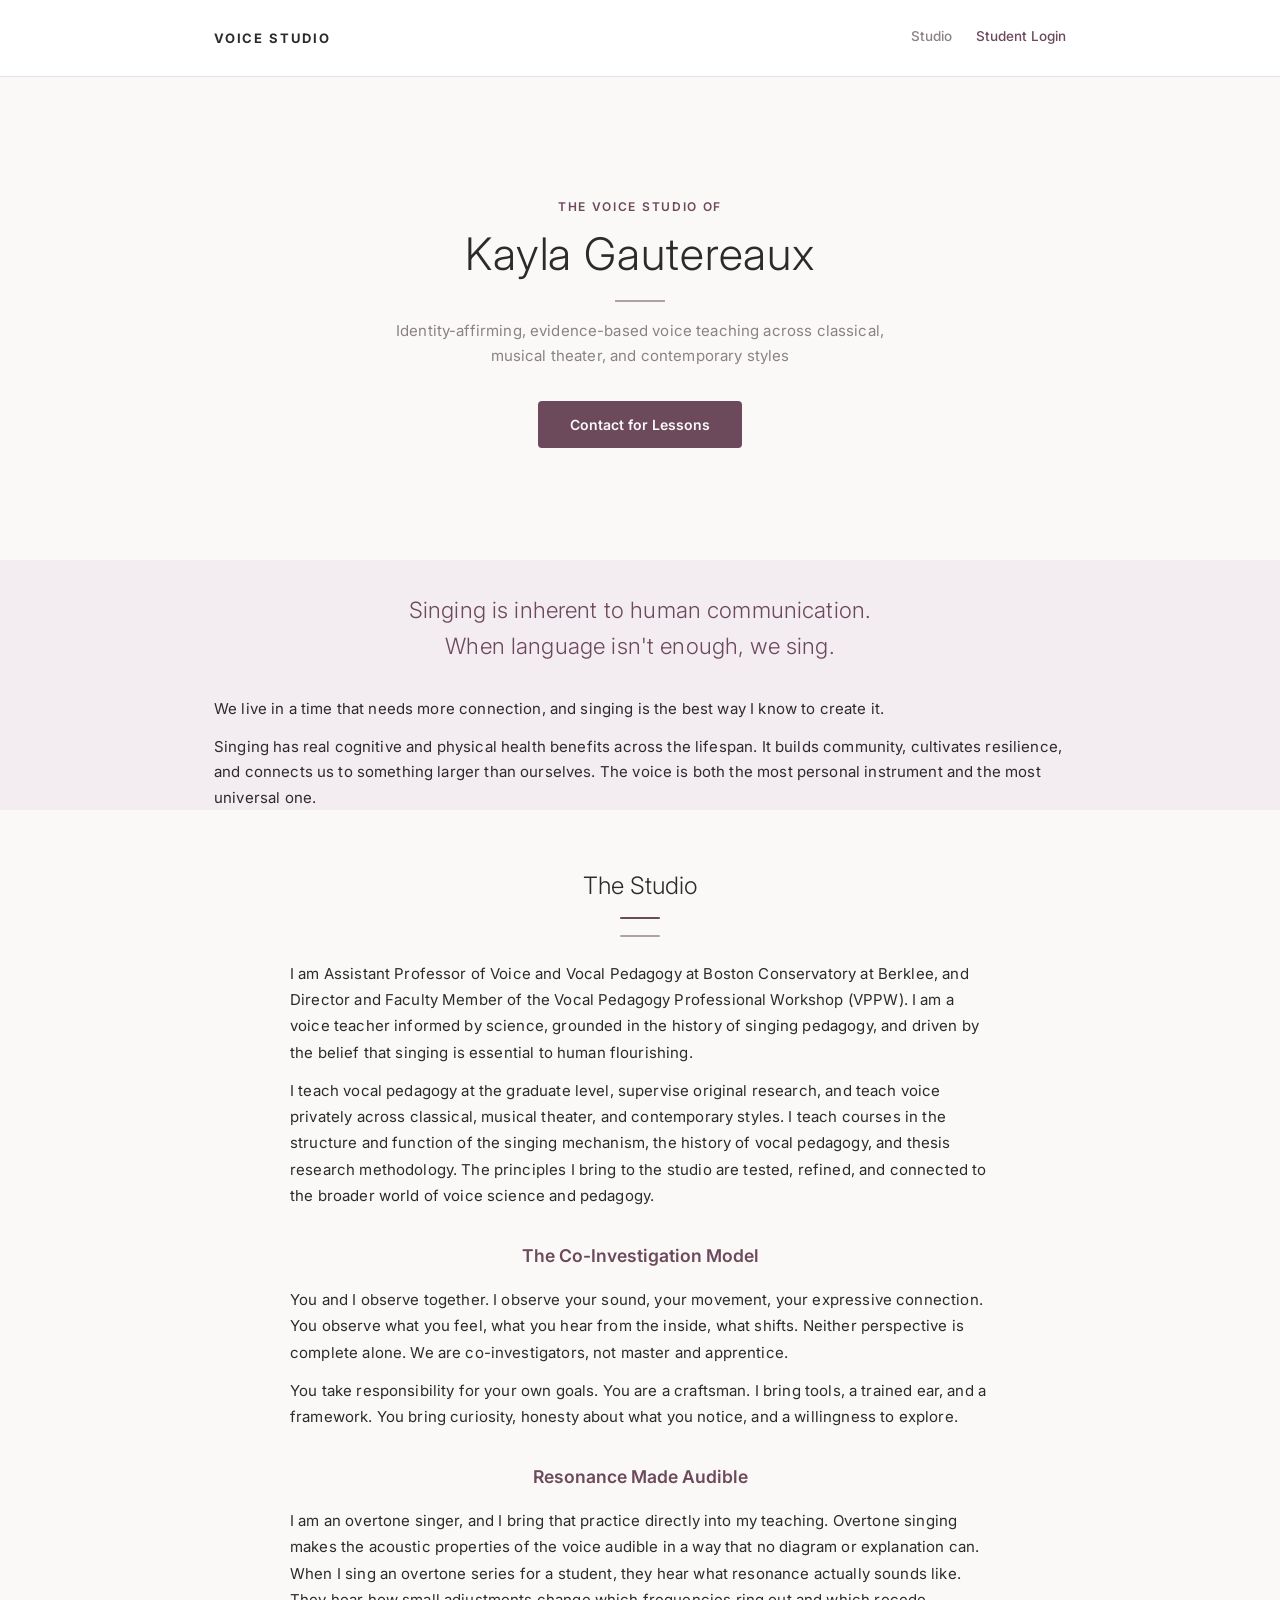
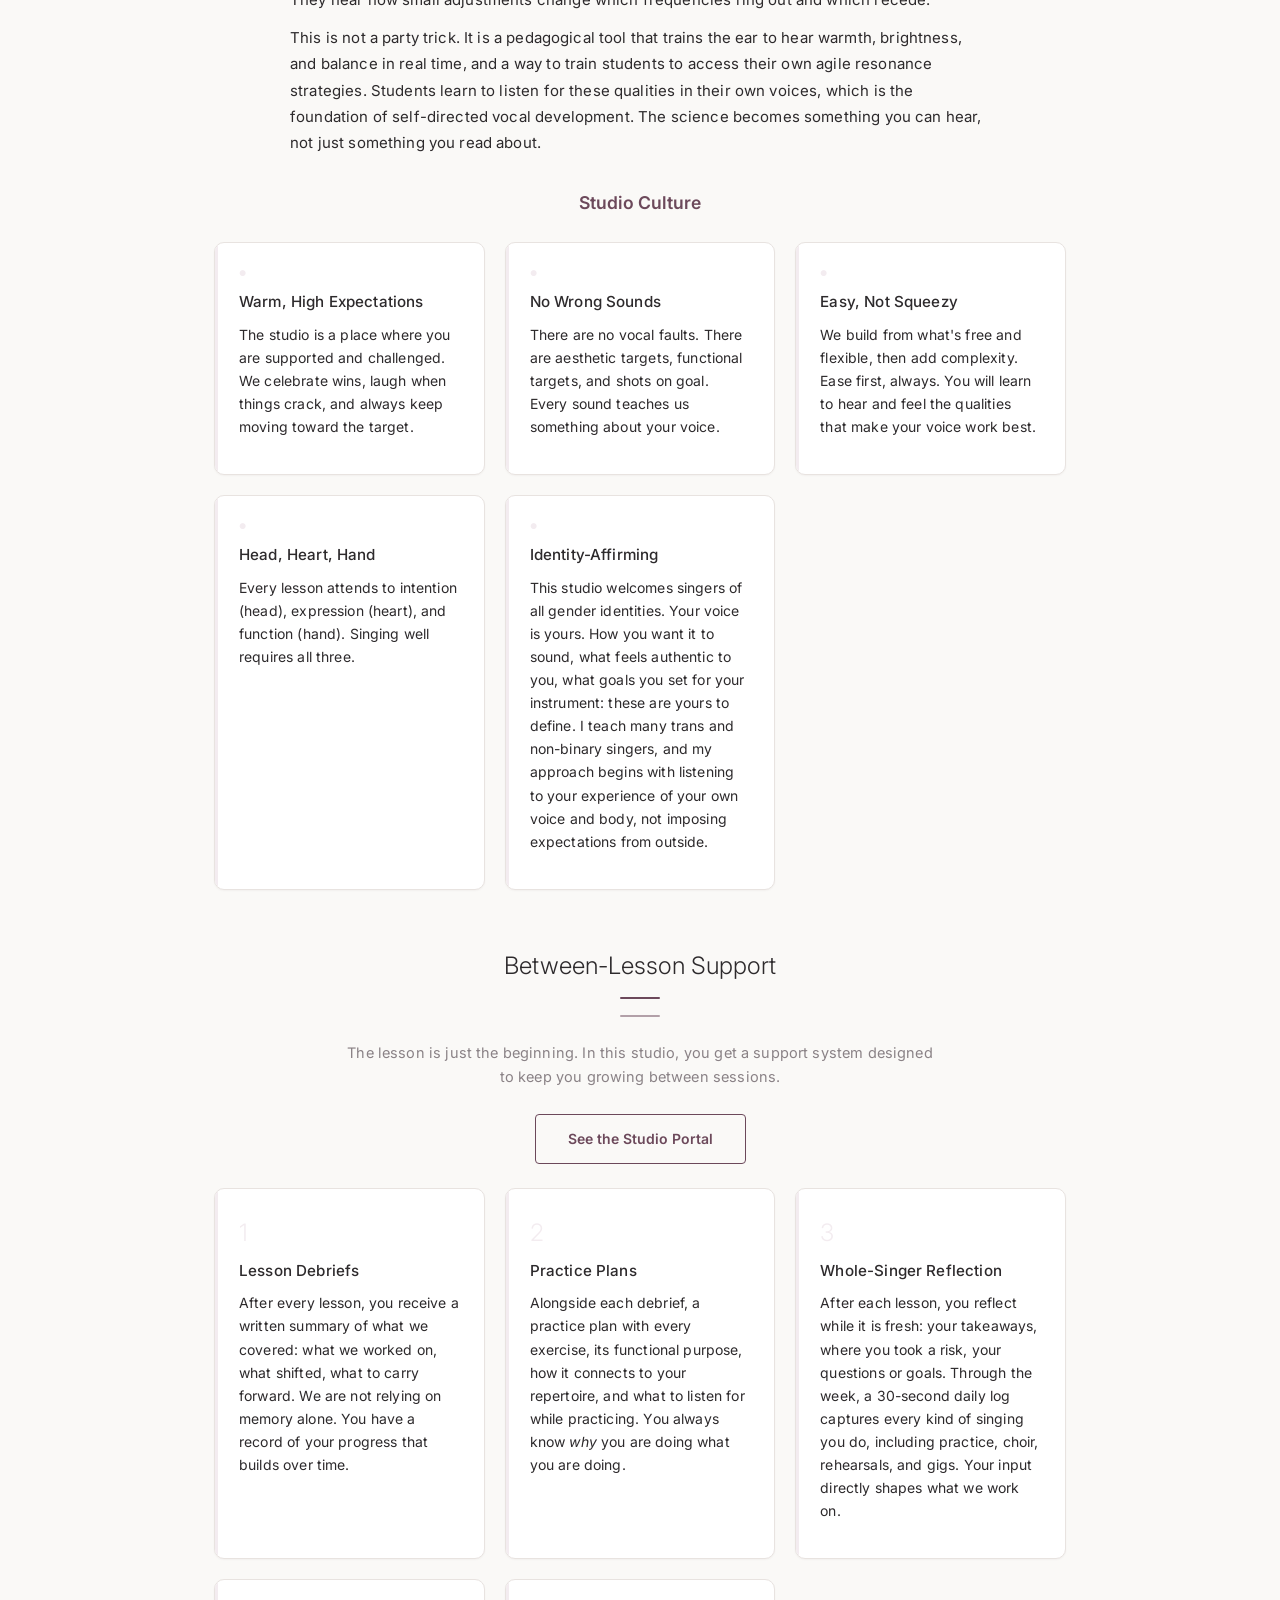
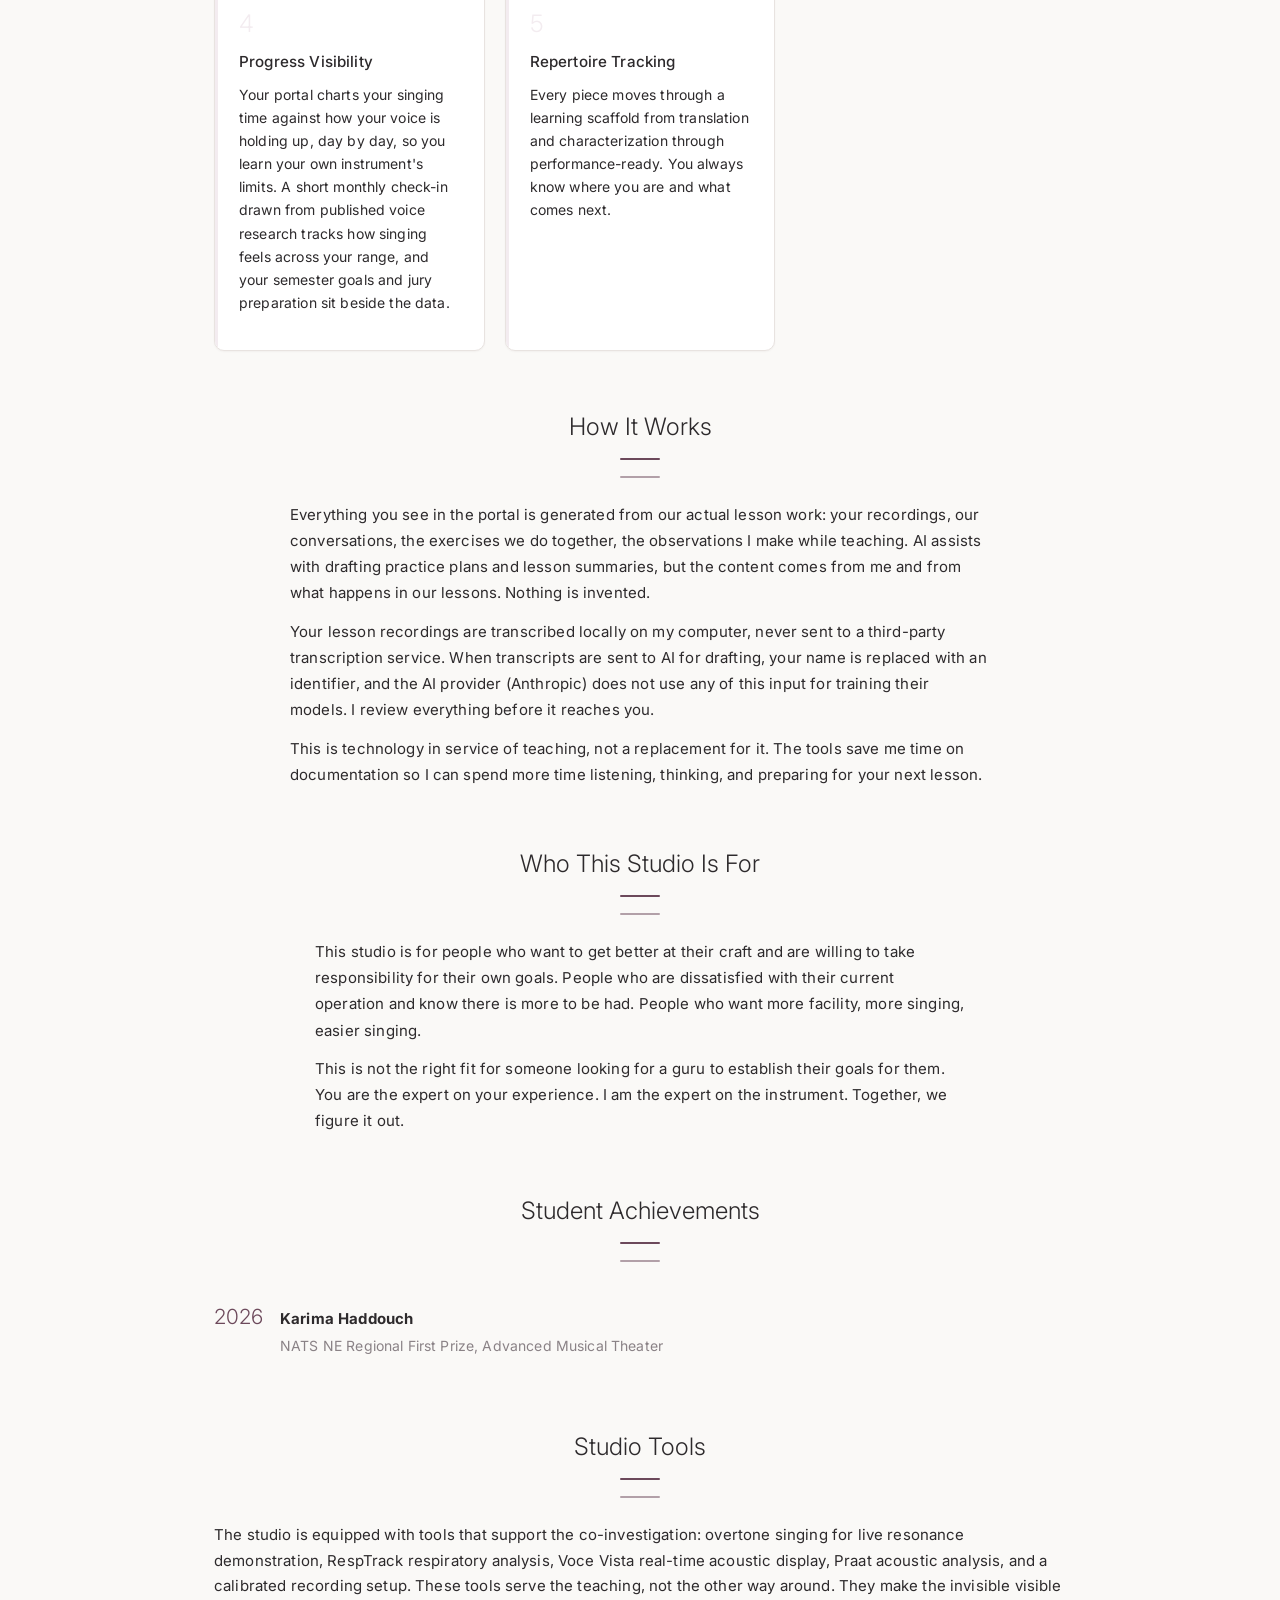
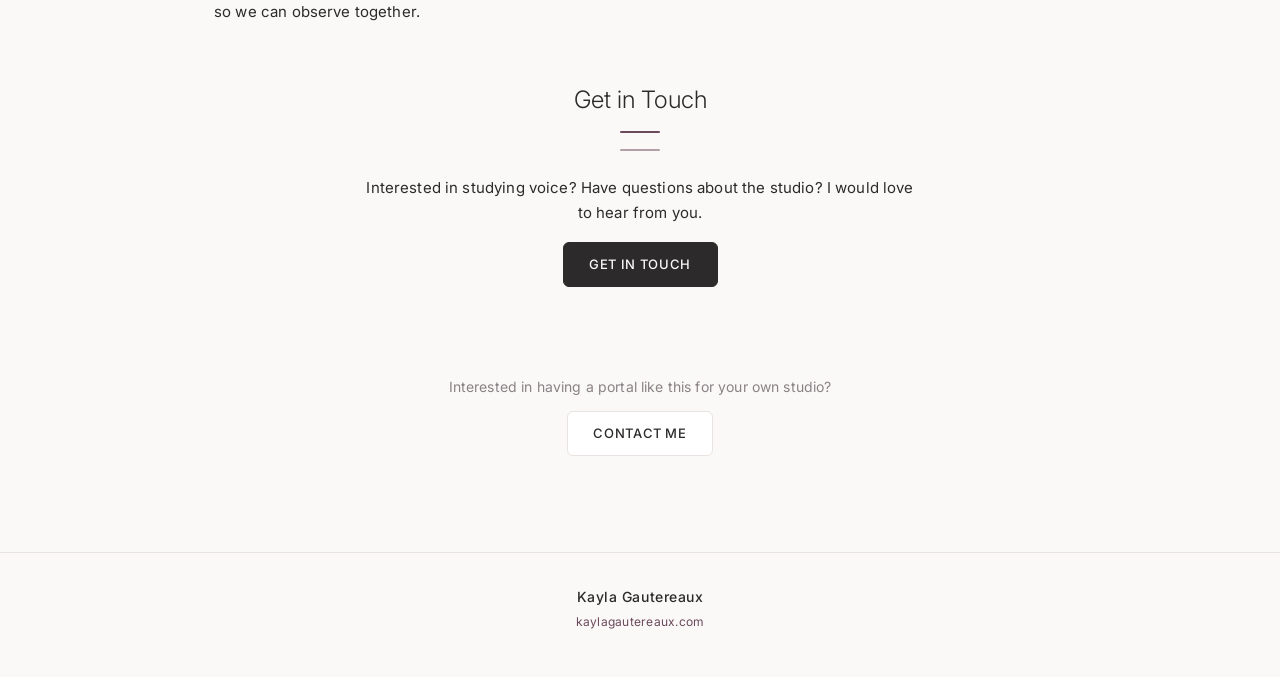
==== commit 6d148c0b: "Landing: overtone singing trains agile resonance strategies Co-Authored-By: Claude Fable 5 <noreply@" ====
--- a/index.html
+++ b/index.html
@@ -125,7 +125,7 @@
                 <h3 class="landing-subsection-heading">Resonance Made Audible</h3>
                 <div class="landing-coinvestigation-body">
                     <p>I am an overtone singer, and I bring that practice directly into my teaching. Overtone singing makes the acoustic properties of the voice audible in a way that no diagram or explanation can. When I sing an overtone series for a student, they hear what resonance actually sounds like. They hear how small adjustments change which frequencies ring out and which recede.</p>
-                    <p>This is not a party trick. It is a pedagogical tool that trains the ear to hear warmth, brightness, and balance in real time. Students learn to listen for these qualities in their own voices, which is the foundation of self-directed vocal development. The science becomes something you can hear, not just something you read about.</p>
+                    <p>This is not a party trick. It is a pedagogical tool that trains the ear to hear warmth, brightness, and balance in real time, and a way to train students to access their own agile resonance strategies. Students learn to listen for these qualities in their own voices, which is the foundation of self-directed vocal development. The science becomes something you can hear, not just something you read about.</p>
                 </div>
             </div>
 
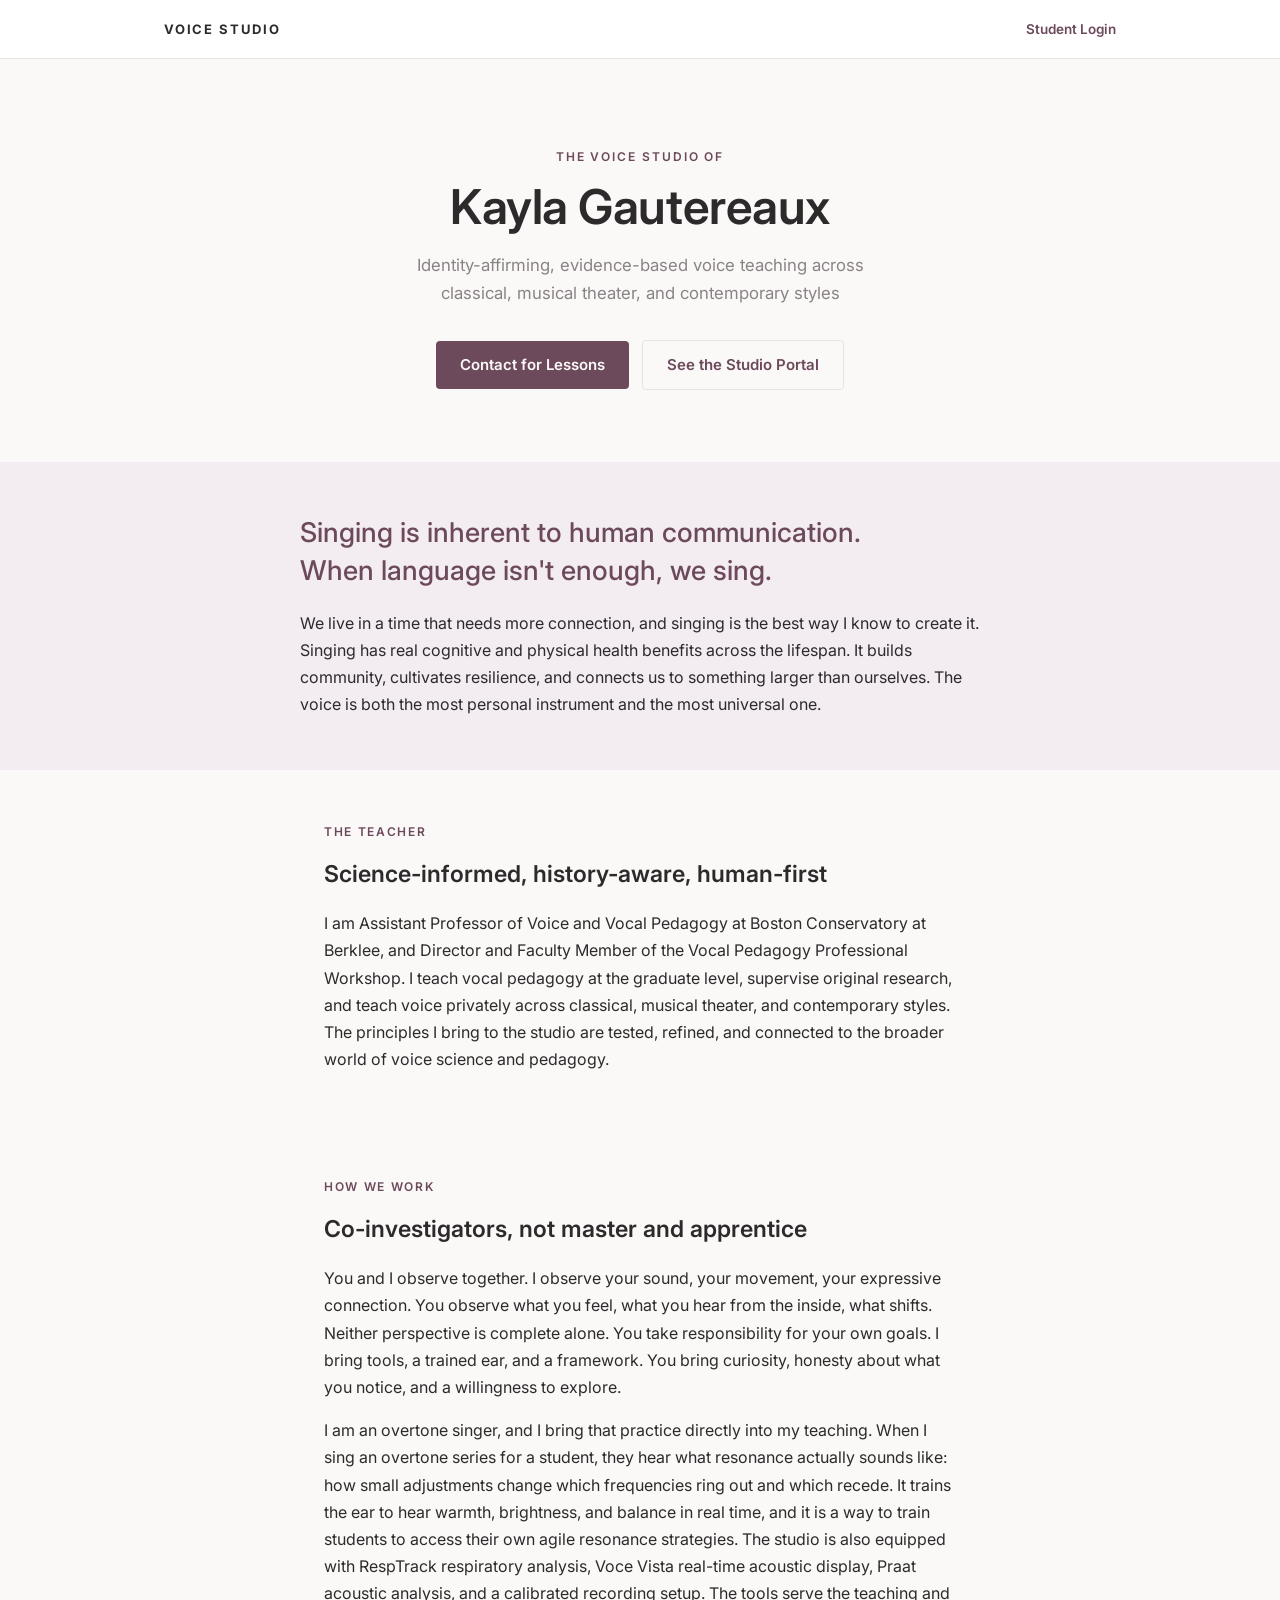
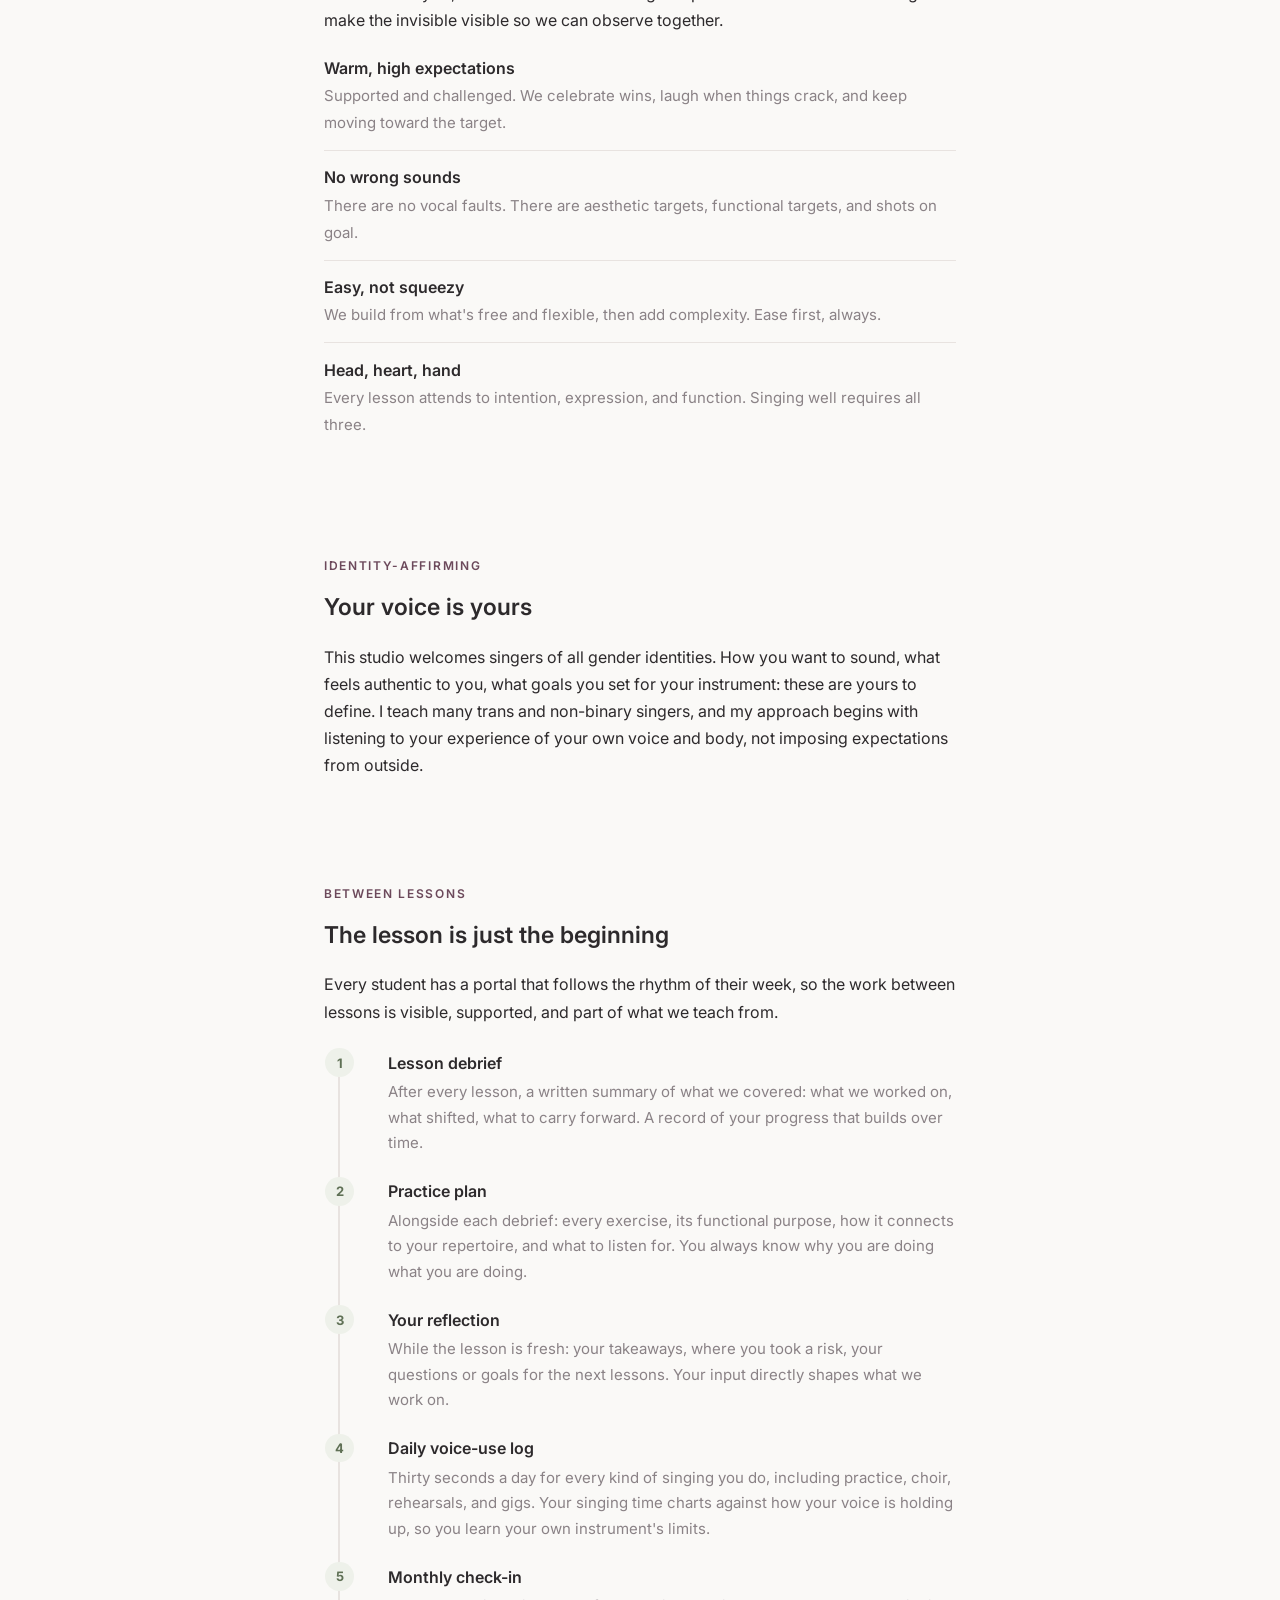
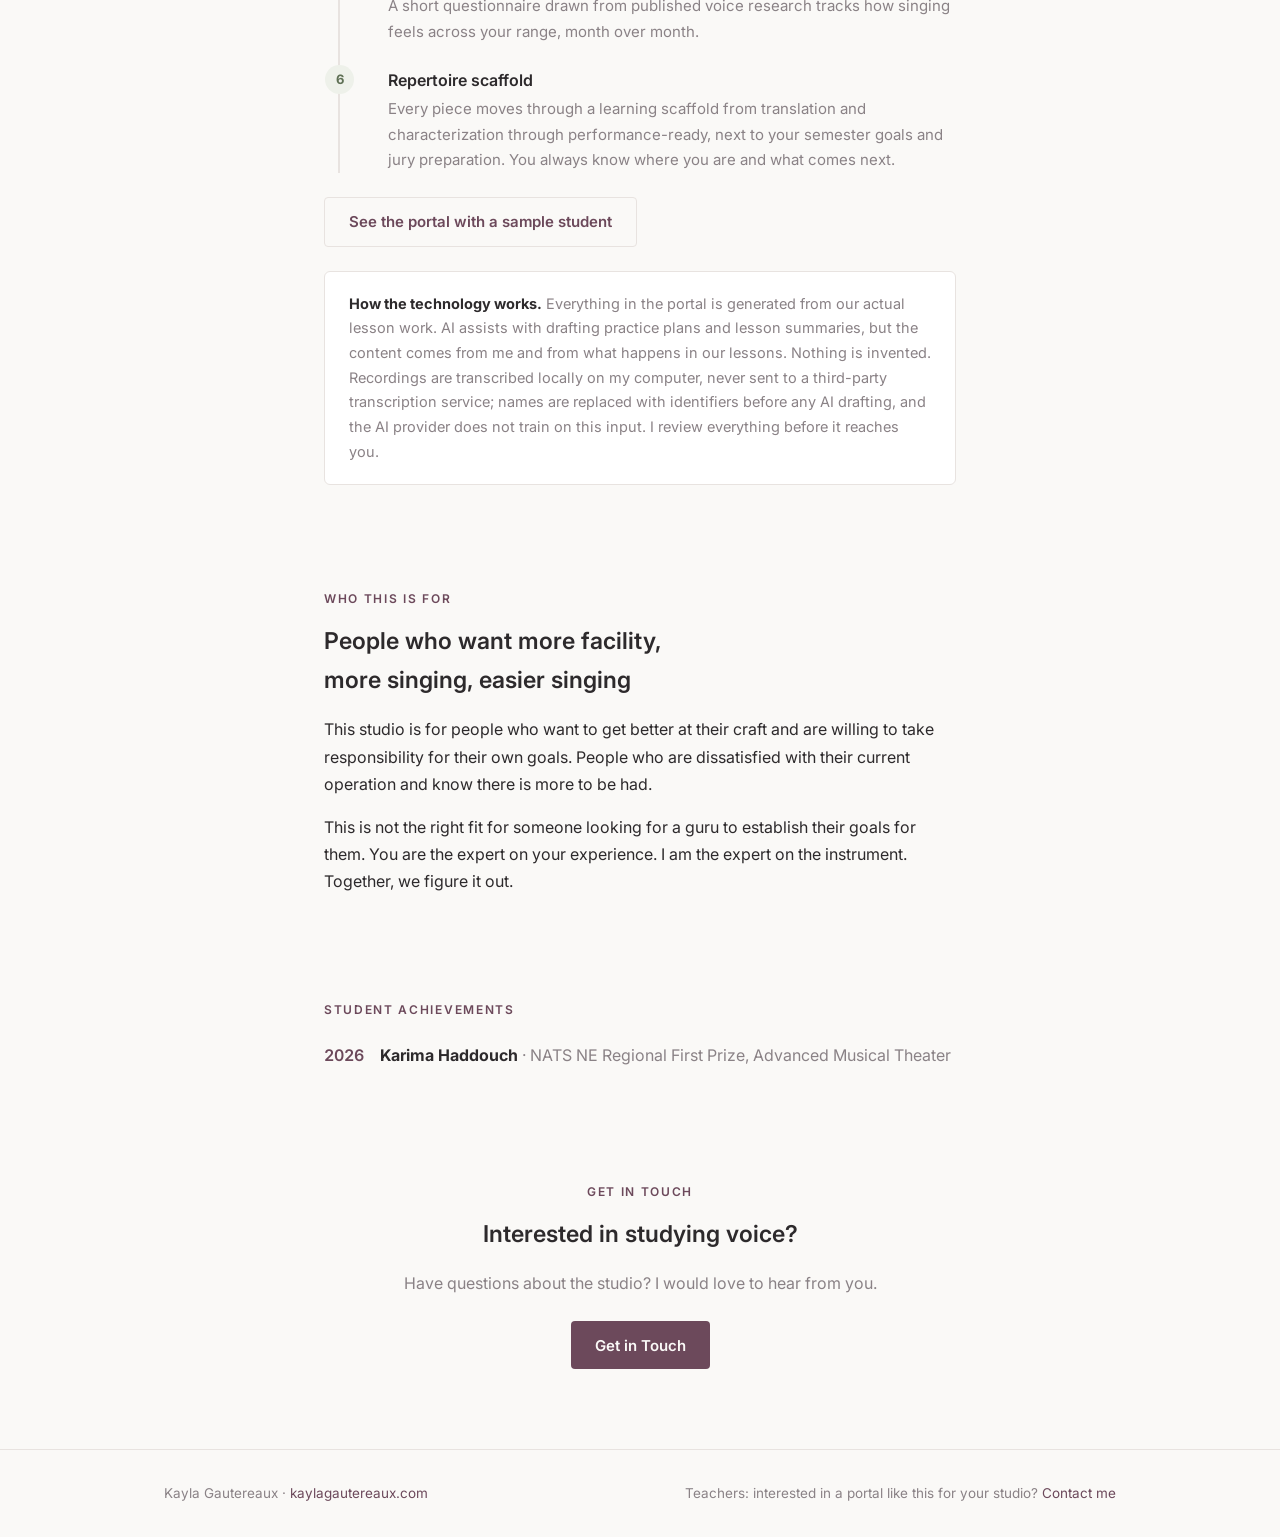
==== commit bf9bb09b: "Landing page rebuilt: editorial single-column, hierarchy by importance Self-contained page in the tw" ====
--- a/index.html
+++ b/index.html
@@ -1,285 +1,227 @@
 <!DOCTYPE html>
 <html lang="en">
 <head>
-    <meta charset="utf-8">
-    <meta name="viewport" content="width=device-width, initial-scale=1">
-    <title>Voice Studio — Kayla Gautereaux</title>
-    <link rel="stylesheet" href="css/styles.css">
+<meta charset="utf-8">
+<meta name="viewport" content="width=device-width, initial-scale=1">
+<title>Voice Studio — Kayla Gautereaux</title>
 <style>
-    /* Two-loop design language skin (site cohesion: plum + sage) */
-    :root {
-        --primary-color: #2d2a2c;
-        --text-color: #2d2a2c;
-        --text-muted: #8a8286;
-        --accent-color: #6c495b;
-        --accent-light: #f3ecf0;
-        --border-color: #e8e3e0;
-        --bg-light: #faf9f7;
-        --bg-warm: #faf9f7;
-        --bg-white: #ffffff;
-        --bg-cream: #faf9f7;
-        --success-color: #4a7c59;
-    }
-    body.landing-page { background: #faf9f7; color: #2d2a2c; }
-    nav { background: var(--bg-white); border-bottom: 1px solid var(--border-color); box-shadow: none; }
-    .nav-brand { font-size: 13px; font-weight: 700; letter-spacing: 0.14em; text-transform: uppercase; color: var(--text-color); }
-    .nav-links a { color: var(--text-muted); font-size: 13.5px; font-weight: 500; text-transform: none; letter-spacing: 0; }
-    .nav-links a:hover { color: var(--text-color); }
-    .landing-login-link { color: var(--accent-color) !important; font-weight: 600; }
-
-    .landing-hero-kicker { color: var(--accent-color); font-size: 12px; font-weight: 600; letter-spacing: 0.14em; text-transform: uppercase; }
-    .landing-hero-name { color: var(--text-color); font-weight: 600; letter-spacing: 0; }
-    .landing-hero-rule, .landing-section-rule { background: var(--accent-color); height: 2px; opacity: 0.5; }
-    .landing-hero-tagline { color: var(--text-muted); }
-    .hero, .landing-hero { background: #faf9f7; }
-
-    .landing-btn-primary {
-        background: var(--accent-color); color: #faf9f7; border: 0; border-radius: 4px;
-        font-weight: 600; letter-spacing: 0; text-transform: none;
-    }
-    .landing-btn-primary:hover { background: #5a3c4c; color: #faf9f7; }
-    .landing-btn-secondary {
-        background: none; border: 1px solid var(--accent-color); color: var(--accent-color);
-        border-radius: 4px; font-weight: 600; letter-spacing: 0; text-transform: none;
-    }
-    .landing-btn-secondary:hover { background: var(--accent-light); color: var(--accent-color); }
-
-    .landing-section-heading, .landing-subsection-heading { color: var(--text-color); letter-spacing: 0; }
-    .landing-section-heading { font-weight: 600; }
-    .landing-subsection-heading { font-weight: 600; color: var(--accent-color); }
-    .landing-pullquote blockquote { color: var(--accent-color); }
-    .studio-section { background: transparent; }
-    .landing-section-why { background: var(--accent-light); }
-    .card { background: var(--bg-white); border: 1px solid var(--border-color); border-radius: 6px; box-shadow: none; }
+  :root {
+    --ground: #faf9f7;
+    --surface: #ffffff;
+    --ink: #2d2a2c;
+    --muted: #8a8286;
+    --line: #e8e3e0;
+    --plum: #6c495b;
+    --plum-soft: #f3ecf0;
+    --sage: #5f7055;
+    --sage-soft: #eef1ea;
+  }
+  * { margin: 0; padding: 0; box-sizing: border-box; }
+  body {
+    background: var(--ground); color: var(--ink);
+    font-family: 'Inter', -apple-system, BlinkMacSystemFont, sans-serif;
+    font-size: 16px; line-height: 1.7;
+  }
+
+  nav { background: var(--surface); border-bottom: 1px solid var(--line); position: sticky; top: 0; z-index: 50; }
+  .nav-inner {
+    max-width: 1000px; margin: 0 auto; padding: 0 1.5rem; height: 58px;
+    display: flex; align-items: center; justify-content: space-between;
+  }
+  .wordmark {
+    font-weight: 700; letter-spacing: 0.14em; font-size: 13px; text-transform: uppercase;
+    color: var(--ink); text-decoration: none;
+  }
+  .nav-login {
+    color: var(--plum); font-size: 13.5px; font-weight: 600; text-decoration: none;
+  }
+  .nav-login:hover { text-decoration: underline; }
+
+  .hero {
+    max-width: 680px; margin: 0 auto; padding: 5.5rem 1.5rem 4.5rem; text-align: center;
+  }
+  .hero .kicker {
+    color: var(--plum); font-size: 12px; font-weight: 600;
+    letter-spacing: 0.16em; text-transform: uppercase; margin-bottom: 0.75rem;
+  }
+  .hero h1 {
+    font-size: clamp(2.1rem, 6vw, 3rem); font-weight: 600; letter-spacing: -0.01em;
+    line-height: 1.15; text-wrap: balance; margin-bottom: 1rem;
+  }
+  .hero .tagline {
+    color: var(--muted); font-size: 1.05rem; max-width: 34em; margin: 0 auto 2rem;
+    text-wrap: balance;
+  }
+  .btn {
+    display: inline-block; text-decoration: none; border-radius: 4px;
+    font-size: 15px; font-weight: 600; padding: 0.7rem 1.5rem;
+  }
+  .btn.primary { background: var(--plum); color: var(--ground); }
+  .btn.primary:hover { background: #5a3c4c; }
+  .btn.quiet { color: var(--plum); border: 1px solid var(--line); margin-left: 0.6rem; }
+  .btn.quiet:hover { border-color: var(--plum); }
+  @media (max-width: 480px) { .btn.quiet { margin-left: 0; margin-top: 0.6rem; } }
+
+  section { max-width: 680px; margin: 0 auto; padding: 3.25rem 1.5rem; }
+  section.tinted { max-width: none; background: var(--plum-soft); }
+  section.tinted > .inner { max-width: 680px; margin: 0 auto; }
+  .eyebrow {
+    color: var(--plum); font-size: 12px; font-weight: 600;
+    letter-spacing: 0.14em; text-transform: uppercase; margin-bottom: 0.75rem;
+  }
+  section h2 {
+    font-size: 1.45rem; font-weight: 600; margin-bottom: 1rem; text-wrap: balance;
+  }
+  section p { margin-bottom: 1rem; }
+  section p:last-child { margin-bottom: 0; }
+
+  blockquote {
+    font-size: clamp(1.3rem, 4vw, 1.7rem); font-weight: 500; line-height: 1.4;
+    color: var(--plum); text-wrap: balance; margin-bottom: 1.25rem;
+  }
+
+  .culture { list-style: none; margin: 1.25rem 0 0; }
+  .culture li { padding: 0.85rem 0; border-top: 1px solid var(--line); }
+  .culture li:first-child { border-top: 0; padding-top: 0; }
+  .culture b { display: block; font-weight: 600; }
+  .culture span { color: var(--muted); font-size: 15px; }
+
+  .rhythm { list-style: none; counter-reset: step; margin-top: 1.5rem; }
+  .rhythm li {
+    counter-increment: step; position: relative;
+    padding: 0 0 1.4rem 3rem; border-left: 2px solid var(--line); margin-left: 0.9rem;
+  }
+  .rhythm li:last-child { padding-bottom: 0; }
+  .rhythm li::before {
+    content: counter(step); position: absolute; left: -0.95rem; top: -0.1rem;
+    width: 1.8rem; height: 1.8rem; border-radius: 50%;
+    background: var(--sage-soft); color: var(--sage);
+    font-size: 13px; font-weight: 700; display: flex; align-items: center; justify-content: center;
+  }
+  .rhythm b { display: block; font-weight: 600; }
+  .rhythm p { color: var(--muted); font-size: 15px; margin: 0.15rem 0 0; }
+  .demo-link { margin-top: 1.5rem; }
+
+  .fineprint {
+    background: var(--surface); border: 1px solid var(--line); border-radius: 6px;
+    padding: 1.25rem 1.5rem; font-size: 14.5px; color: var(--muted); margin-top: 1.5rem;
+  }
+  .fineprint b { color: var(--ink); }
+
+  .achievement { display: flex; gap: 1rem; align-items: baseline; padding: 0.6rem 0; }
+  .achievement .year { color: var(--plum); font-weight: 600; font-variant-numeric: tabular-nums; }
+  .achievement span { color: var(--muted); }
+  .achievement strong { color: var(--ink); }
+
+  .contact { text-align: center; padding-bottom: 5rem; }
+
+  footer { border-top: 1px solid var(--line); }
+  .footer-inner {
+    max-width: 1000px; margin: 0 auto; padding: 2rem 1.5rem;
+    display: flex; justify-content: space-between; align-items: baseline; flex-wrap: wrap; gap: 0.5rem;
+    font-size: 13.5px; color: var(--muted);
+  }
+  .footer-inner a { color: var(--plum); text-decoration: none; }
+  .footer-inner a:hover { text-decoration: underline; }
 </style>
+<link rel="stylesheet" href="https://fonts.googleapis.com/css2?family=Inter:wght@400;500;600;700&display=swap">
 </head>
-<body class="landing-page">
-
-<!-- ============================================================
-     PUBLIC LANDING PAGE
-     ============================================================ -->
+<body>
 
 <nav>
-    <div class="container">
-        <a href="index.html" class="nav-brand">Voice Studio</a>
-        <ul class="nav-links">
-            <li><a href="index.html">Studio</a></li>
-            <li><a href="login.html" class="landing-login-link">Student Login</a></li>
-        </ul>
-    </div>
+  <div class="nav-inner">
+    <a class="wordmark" href="index.html">Voice Studio</a>
+    <a class="nav-login" href="login.html">Student Login</a>
+  </div>
 </nav>
 
-<!-- HERO -->
-<header class="hero landing-hero">
-    <div class="container">
-        <p class="landing-hero-kicker">The Voice Studio of</p>
-        <h1 class="landing-hero-name">Kayla Gautereaux</h1>
-        <div class="landing-hero-rule"></div>
-        <p class="landing-hero-tagline">Identity-affirming, evidence-based voice teaching across classical, musical theater, and contemporary styles</p>
-        <div class="landing-hero-actions" style="justify-content: center;">
-            <a href="#contact" class="landing-btn-primary">Contact for Lessons</a>
-        </div>
-    </div>
+<header class="hero">
+  <p class="kicker">The Voice Studio of</p>
+  <h1>Kayla Gautereaux</h1>
+  <p class="tagline">Identity-affirming, evidence-based voice teaching across classical, musical theater, and contemporary styles</p>
+  <div>
+    <a class="btn primary" href="https://www.kaylagautereaux.com/contact">Contact for Lessons</a>
+    <a class="btn quiet" href="demo.html">See the Studio Portal</a>
+  </div>
 </header>
 
-<main>
-
-    <!-- WHY SINGING MATTERS -->
-    <section class="studio-section landing-section-why" id="why-singing">
-        <div class="container">
-            <div class="landing-pullquote">
-                <blockquote>
-                    Singing is inherent to human communication.<br>
-                    When language isn't enough, we sing.
-                </blockquote>
-            </div>
-            <div class="landing-why-body">
-                <p>We live in a time that needs more connection, and singing is the best way I know to create it.</p>
-                <p>Singing has real cognitive and physical health benefits across the lifespan. It builds community, cultivates resilience, and connects us to something larger than ourselves. The voice is both the most personal instrument and the most universal one.</p>
-            </div>
-        </div>
-    </section>
-
-    <!-- THE STUDIO -->
-    <section class="studio-section landing-section-studio" id="the-studio">
-        <div class="container">
-            <h2 class="landing-section-heading">The Studio</h2>
-            <div class="landing-section-rule"></div>
-
-            <div class="landing-studio-intro">
-                <p>I am Assistant Professor of Voice and Vocal Pedagogy at Boston Conservatory at Berklee, and Director and Faculty Member of the Vocal Pedagogy Professional Workshop (VPPW). I am a voice teacher informed by science, grounded in the history of singing pedagogy, and driven by the belief that singing is essential to human flourishing.</p>
-                <p>I teach vocal pedagogy at the graduate level, supervise original research, and teach voice privately across classical, musical theater, and contemporary styles. I teach courses in the structure and function of the singing mechanism, the history of vocal pedagogy, and thesis research methodology. The principles I bring to the studio are tested, refined, and connected to the broader world of voice science and pedagogy.</p>
-            </div>
-
-            <!-- Co-Investigation Model -->
-            <div class="landing-coinvestigation">
-                <h3 class="landing-subsection-heading">The Co-Investigation Model</h3>
-                <div class="landing-coinvestigation-body">
-                    <p>You and I observe together. I observe your sound, your movement, your expressive connection. You observe what you feel, what you hear from the inside, what shifts. Neither perspective is complete alone. We are co-investigators, not master and apprentice.</p>
-                    <p>You take responsibility for your own goals. You are a craftsman. I bring tools, a trained ear, and a framework. You bring curiosity, honesty about what you notice, and a willingness to explore.</p>
-                </div>
-            </div>
-
-            <!-- Overtone Singing -->
-            <div class="landing-coinvestigation">
-                <h3 class="landing-subsection-heading">Resonance Made Audible</h3>
-                <div class="landing-coinvestigation-body">
-                    <p>I am an overtone singer, and I bring that practice directly into my teaching. Overtone singing makes the acoustic properties of the voice audible in a way that no diagram or explanation can. When I sing an overtone series for a student, they hear what resonance actually sounds like. They hear how small adjustments change which frequencies ring out and which recede.</p>
-                    <p>This is not a party trick. It is a pedagogical tool that trains the ear to hear warmth, brightness, and balance in real time, and a way to train students to access their own agile resonance strategies. Students learn to listen for these qualities in their own voices, which is the foundation of self-directed vocal development. The science becomes something you can hear, not just something you read about.</p>
-                </div>
-            </div>
-
-            <!-- Studio Culture -->
-            <h3 class="landing-subsection-heading">Studio Culture</h3>
-            <div class="values-grid landing-values-grid">
-                <div class="value-card landing-value-card">
-                    <div class="landing-value-icon" aria-hidden="true">&#9679;</div>
-                    <h3>Warm, High Expectations</h3>
-                    <p>The studio is a place where you are supported and challenged. We celebrate wins, laugh when things crack, and always keep moving toward the target.</p>
-                </div>
-                <div class="value-card landing-value-card">
-                    <div class="landing-value-icon" aria-hidden="true">&#9679;</div>
-                    <h3>No Wrong Sounds</h3>
-                    <p>There are no vocal faults. There are aesthetic targets, functional targets, and shots on goal. Every sound teaches us something about your voice.</p>
-                </div>
-                <div class="value-card landing-value-card">
-                    <div class="landing-value-icon" aria-hidden="true">&#9679;</div>
-                    <h3>Easy, Not Squeezy</h3>
-                    <p>We build from what's free and flexible, then add complexity. Ease first, always. You will learn to hear and feel the qualities that make your voice work best.</p>
-                </div>
-                <div class="value-card landing-value-card">
-                    <div class="landing-value-icon" aria-hidden="true">&#9679;</div>
-                    <h3>Head, Heart, Hand</h3>
-                    <p>Every lesson attends to intention (head), expression (heart), and function (hand). Singing well requires all three.</p>
-                </div>
-                <div class="value-card landing-value-card">
-                    <div class="landing-value-icon" aria-hidden="true">&#9679;</div>
-                    <h3>Identity-Affirming</h3>
-                    <p>This studio welcomes singers of all gender identities. Your voice is yours. How you want it to sound, what feels authentic to you, what goals you set for your instrument: these are yours to define. I teach many trans and non-binary singers, and my approach begins with listening to your experience of your own voice and body, not imposing expectations from outside.</p>
-                </div>
-            </div>
-        </div>
-    </section>
-
-    <!-- BETWEEN-LESSON SUPPORT -->
-    <section class="studio-section landing-section-support" id="support">
-        <div class="container">
-            <h2 class="landing-section-heading">Between-Lesson Support</h2>
-            <div class="landing-section-rule"></div>
-            <p class="landing-section-intro">The lesson is just the beginning. In this studio, you get a support system designed to keep you growing between sessions.</p>
-            <div style="text-align: center; margin-bottom: 1.5rem;">
-                <a href="demo.html" class="landing-btn-secondary">See the Studio Portal</a>
-            </div>
-
-            <div class="values-grid landing-support-grid">
-                <div class="value-card landing-support-card">
-                    <div class="landing-support-number" aria-hidden="true">1</div>
-                    <h3>Lesson Debriefs</h3>
-                    <p>After every lesson, you receive a written summary of what we covered: what we worked on, what shifted, what to carry forward. We are not relying on memory alone. You have a record of your progress that builds over time.</p>
-                </div>
-                <div class="value-card landing-support-card">
-                    <div class="landing-support-number" aria-hidden="true">2</div>
-                    <h3>Practice Plans</h3>
-                    <p>Alongside each debrief, a practice plan with every exercise, its functional purpose, how it connects to your repertoire, and what to listen for while practicing. You always know <em>why</em> you are doing what you are doing.</p>
-                </div>
-                <div class="value-card landing-support-card">
-                    <div class="landing-support-number" aria-hidden="true">3</div>
-                    <h3>Whole-Singer Reflection</h3>
-                    <p>After each lesson, you reflect while it is fresh: your takeaways, where you took a risk, your questions or goals. Through the week, a 30-second daily log captures every kind of singing you do, including practice, choir, rehearsals, and gigs. Your input directly shapes what we work on.</p>
-                </div>
-                <div class="value-card landing-support-card">
-                    <div class="landing-support-number" aria-hidden="true">4</div>
-                    <h3>Progress Visibility</h3>
-                    <p>Your portal charts your singing time against how your voice is holding up, day by day, so you learn your own instrument's limits. A short monthly check-in drawn from published voice research tracks how singing feels across your range, and your semester goals and jury preparation sit beside the data.</p>
-                </div>
-                <div class="value-card landing-support-card">
-                    <div class="landing-support-number" aria-hidden="true">5</div>
-                    <h3>Repertoire Tracking</h3>
-                    <p>Every piece moves through a learning scaffold from translation and characterization through performance-ready. You always know where you are and what comes next.</p>
-                </div>
-            </div>
-        </div>
-    </section>
-
-    <!-- HOW THE TECHNOLOGY WORKS -->
-    <section class="studio-section landing-section-tech" id="how-it-works">
-        <div class="container">
-            <h2 class="landing-section-heading">How It Works</h2>
-            <div class="landing-section-rule"></div>
-            <div class="landing-studio-intro">
-                <p>Everything you see in the portal is generated from our actual lesson work: your recordings, our conversations, the exercises we do together, the observations I make while teaching. AI assists with drafting practice plans and lesson summaries, but the content comes from me and from what happens in our lessons. Nothing is invented.</p>
-                <p>Your lesson recordings are transcribed locally on my computer, never sent to a third-party transcription service. When transcripts are sent to AI for drafting, your name is replaced with an identifier, and the AI provider (Anthropic) does not use any of this input for training their models. I review everything before it reaches you.</p>
-                <p>This is technology in service of teaching, not a replacement for it. The tools save me time on documentation so I can spend more time listening, thinking, and preparing for your next lesson.</p>
-            </div>
-        </div>
-    </section>
-
-    <!-- WHO THIS IS FOR -->
-    <section class="studio-section landing-section-who" id="who">
-        <div class="container">
-            <div class="landing-who-content">
-                <h2 class="landing-section-heading">Who This Studio Is For</h2>
-                <div class="landing-section-rule"></div>
-                <p>This studio is for people who want to get better at their craft and are willing to take responsibility for their own goals. People who are dissatisfied with their current operation and know there is more to be had. People who want more facility, more singing, easier singing.</p>
-                <p>This is not the right fit for someone looking for a guru to establish their goals for them. You are the expert on your experience. I am the expert on the instrument. Together, we figure it out.</p>
-            </div>
-        </div>
-    </section>
-
-    <!-- ACHIEVEMENTS -->
-    <section class="studio-section landing-section-achievements" id="achievements">
-        <div class="container">
-            <h2 class="landing-section-heading">Student Achievements</h2>
-            <div class="landing-section-rule"></div>
-            <div id="achievements-list">
-                <ul class="achievement-list landing-achievement-list">
-                    <li class="landing-achievement-item">
-                        <div class="landing-achievement-year">2026</div>
-                        <div class="landing-achievement-detail">
-                            <strong>Karima Haddouch</strong>
-                            <span class="landing-achievement-description">NATS NE Regional First Prize, Advanced Musical Theater</span>
-                        </div>
-                    </li>
-                </ul>
-            </div>
-        </div>
-    </section>
-
-    <!-- STUDIO TOOLS -->
-    <section class="studio-section landing-section-tools" id="tools">
-        <div class="container">
-            <h2 class="landing-section-heading">Studio Tools</h2>
-            <div class="landing-section-rule"></div>
-            <p>The studio is equipped with tools that support the co-investigation: overtone singing for live resonance demonstration, RespTrack respiratory analysis, Voce Vista real-time acoustic display, Praat acoustic analysis, and a calibrated recording setup. These tools serve the teaching, not the other way around. They make the invisible visible so we can observe together.</p>
-        </div>
-    </section>
-
-    <!-- CONTACT -->
-    <section class="studio-section landing-section-contact" id="contact">
-        <div class="container" style="text-align: center; max-width: 600px;">
-            <h2 class="landing-section-heading">Get in Touch</h2>
-            <div class="landing-section-rule"></div>
-            <p>Interested in studying voice? Have questions about the studio? I would love to hear from you.</p>
-            <p style="margin-top: 1rem;"><a href="https://www.kaylagautereaux.com/contact" class="btn btn-primary">Get in Touch</a></p>
-        </div>
-    </section>
-
-</main>
-
-<section class="studio-section" style="margin-top: 0;">
-    <div class="container" style="text-align: center; max-width: 600px; padding: 2rem 1.5rem;">
-        <p style="font-size: 14px; color: var(--text-muted); margin-bottom: 0.75rem;">Interested in having a portal like this for your own studio?</p>
-        <a href="https://www.kaylagautereaux.com/contact" class="btn btn-secondary">Contact Me</a>
-    </div>
-</section>
-
-<footer class="landing-footer">
-    <div class="container">
-        <div class="landing-footer-content">
-            <p class="landing-footer-name">Kayla Gautereaux</p>
-            <p class="landing-footer-link"><a href="https://kaylagautereaux.com">kaylagautereaux.com</a></p>
-        </div>
-    </div>
+<section class="tinted">
+  <div class="inner">
+    <blockquote>Singing is inherent to human communication. When language isn't enough, we sing.</blockquote>
+    <p>We live in a time that needs more connection, and singing is the best way I know to create it. Singing has real cognitive and physical health benefits across the lifespan. It builds community, cultivates resilience, and connects us to something larger than ourselves. The voice is both the most personal instrument and the most universal one.</p>
+  </div>
+</section>
+
+<section>
+  <p class="eyebrow">The Teacher</p>
+  <h2>Science-informed, history-aware, human-first</h2>
+  <p>I am Assistant Professor of Voice and Vocal Pedagogy at Boston Conservatory at Berklee, and Director and Faculty Member of the Vocal Pedagogy Professional Workshop. I teach vocal pedagogy at the graduate level, supervise original research, and teach voice privately across classical, musical theater, and contemporary styles. The principles I bring to the studio are tested, refined, and connected to the broader world of voice science and pedagogy.</p>
+</section>
+
+<section>
+  <p class="eyebrow">How We Work</p>
+  <h2>Co-investigators, not master and apprentice</h2>
+  <p>You and I observe together. I observe your sound, your movement, your expressive connection. You observe what you feel, what you hear from the inside, what shifts. Neither perspective is complete alone. You take responsibility for your own goals. I bring tools, a trained ear, and a framework. You bring curiosity, honesty about what you notice, and a willingness to explore.</p>
+  <p>I am an overtone singer, and I bring that practice directly into my teaching. When I sing an overtone series for a student, they hear what resonance actually sounds like: how small adjustments change which frequencies ring out and which recede. It trains the ear to hear warmth, brightness, and balance in real time, and it is a way to train students to access their own agile resonance strategies. The studio is also equipped with RespTrack respiratory analysis, Voce Vista real-time acoustic display, Praat acoustic analysis, and a calibrated recording setup. The tools serve the teaching and make the invisible visible so we can observe together.</p>
+  <ul class="culture">
+    <li><b>Warm, high expectations</b><span>Supported and challenged. We celebrate wins, laugh when things crack, and keep moving toward the target.</span></li>
+    <li><b>No wrong sounds</b><span>There are no vocal faults. There are aesthetic targets, functional targets, and shots on goal.</span></li>
+    <li><b>Easy, not squeezy</b><span>We build from what's free and flexible, then add complexity. Ease first, always.</span></li>
+    <li><b>Head, heart, hand</b><span>Every lesson attends to intention, expression, and function. Singing well requires all three.</span></li>
+  </ul>
+</section>
+
+<section>
+  <p class="eyebrow">Identity-Affirming</p>
+  <h2>Your voice is yours</h2>
+  <p>This studio welcomes singers of all gender identities. How you want to sound, what feels authentic to you, what goals you set for your instrument: these are yours to define. I teach many trans and non-binary singers, and my approach begins with listening to your experience of your own voice and body, not imposing expectations from outside.</p>
+</section>
+
+<section>
+  <p class="eyebrow">Between Lessons</p>
+  <h2>The lesson is just the beginning</h2>
+  <p>Every student has a portal that follows the rhythm of their week, so the work between lessons is visible, supported, and part of what we teach from.</p>
+  <ol class="rhythm">
+    <li><b>Lesson debrief</b><p>After every lesson, a written summary of what we covered: what we worked on, what shifted, what to carry forward. A record of your progress that builds over time.</p></li>
+    <li><b>Practice plan</b><p>Alongside each debrief: every exercise, its functional purpose, how it connects to your repertoire, and what to listen for. You always know why you are doing what you are doing.</p></li>
+    <li><b>Your reflection</b><p>While the lesson is fresh: your takeaways, where you took a risk, your questions or goals for the next lessons. Your input directly shapes what we work on.</p></li>
+    <li><b>Daily voice-use log</b><p>Thirty seconds a day for every kind of singing you do, including practice, choir, rehearsals, and gigs. Your singing time charts against how your voice is holding up, so you learn your own instrument's limits.</p></li>
+    <li><b>Monthly check-in</b><p>A short questionnaire drawn from published voice research tracks how singing feels across your range, month over month.</p></li>
+    <li><b>Repertoire scaffold</b><p>Every piece moves through a learning scaffold from translation and characterization through performance-ready, next to your semester goals and jury preparation. You always know where you are and what comes next.</p></li>
+  </ol>
+  <p class="demo-link"><a class="btn quiet" style="margin-left: 0;" href="demo.html">See the portal with a sample student</a></p>
+  <div class="fineprint">
+    <b>How the technology works.</b> Everything in the portal is generated from our actual lesson work. AI assists with drafting practice plans and lesson summaries, but the content comes from me and from what happens in our lessons. Nothing is invented. Recordings are transcribed locally on my computer, never sent to a third-party transcription service; names are replaced with identifiers before any AI drafting, and the AI provider does not train on this input. I review everything before it reaches you.
+  </div>
+</section>
+
+<section>
+  <p class="eyebrow">Who This Is For</p>
+  <h2>People who want more facility, more singing, easier singing</h2>
+  <p>This studio is for people who want to get better at their craft and are willing to take responsibility for their own goals. People who are dissatisfied with their current operation and know there is more to be had.</p>
+  <p>This is not the right fit for someone looking for a guru to establish their goals for them. You are the expert on your experience. I am the expert on the instrument. Together, we figure it out.</p>
+</section>
+
+<section>
+  <p class="eyebrow">Student Achievements</p>
+  <div class="achievement">
+    <span class="year">2026</span>
+    <span><strong>Karima Haddouch</strong> · NATS NE Regional First Prize, Advanced Musical Theater</span>
+  </div>
+</section>
+
+<section class="contact">
+  <p class="eyebrow">Get in Touch</p>
+  <h2>Interested in studying voice?</h2>
+  <p style="color: var(--muted); margin-bottom: 1.5rem;">Have questions about the studio? I would love to hear from you.</p>
+  <a class="btn primary" href="https://www.kaylagautereaux.com/contact">Get in Touch</a>
+</section>
+
+<footer>
+  <div class="footer-inner">
+    <span>Kayla Gautereaux · <a href="https://kaylagautereaux.com">kaylagautereaux.com</a></span>
+    <span>Teachers: interested in a portal like this for your studio? <a href="https://www.kaylagautereaux.com/contact">Contact me</a></span>
+  </div>
 </footer>
 
 </body>
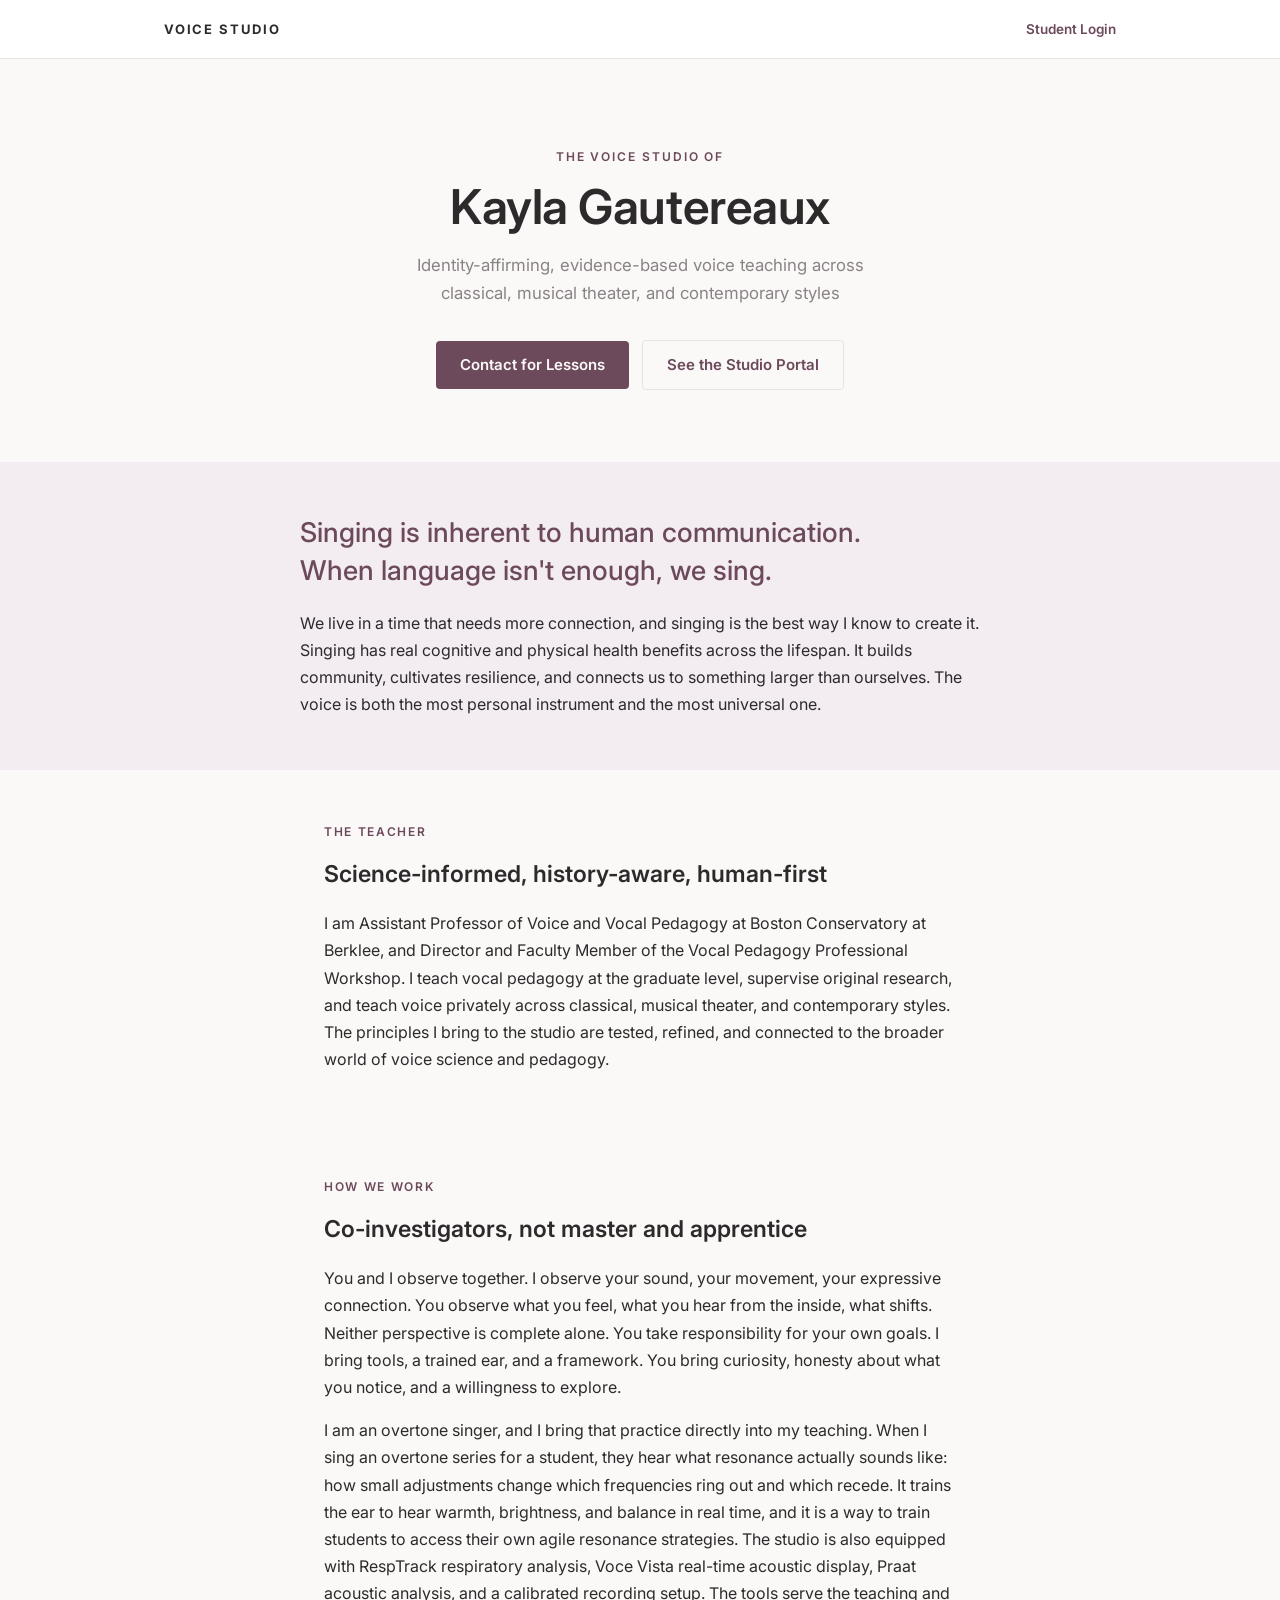
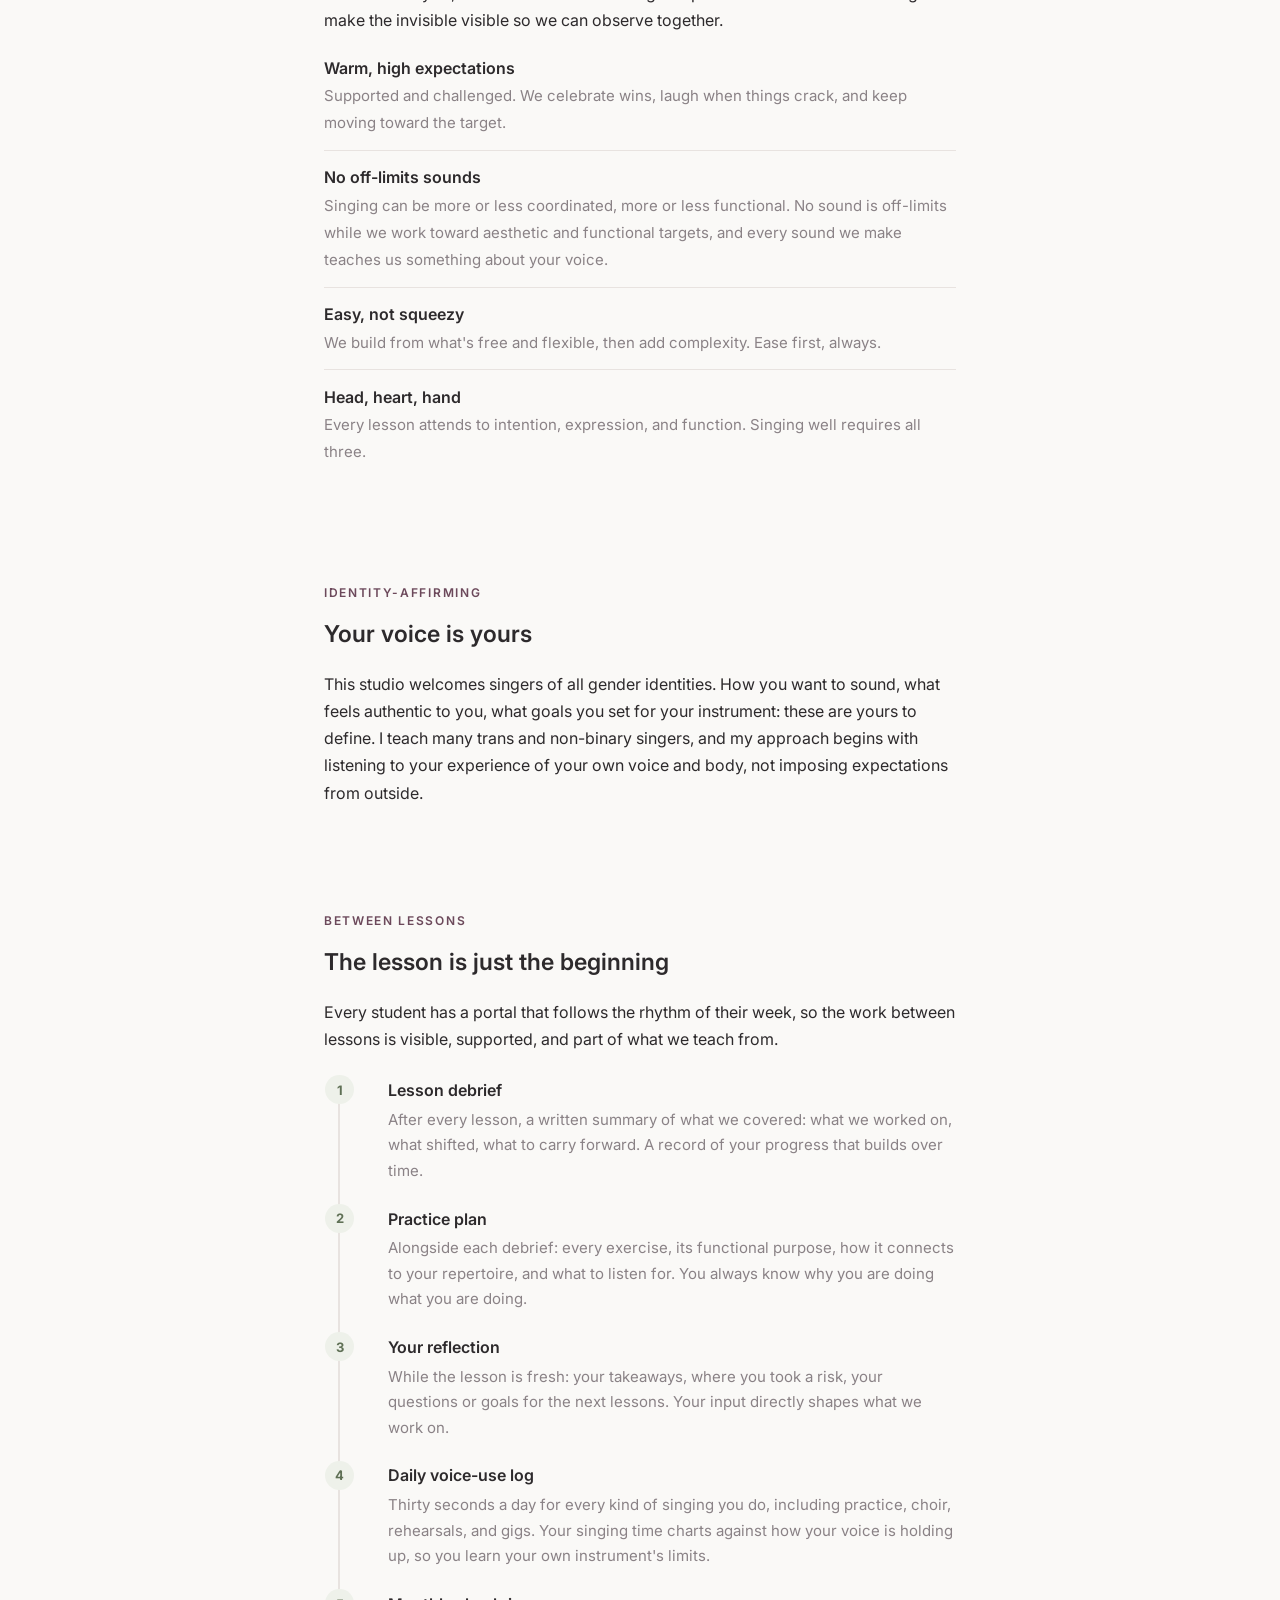
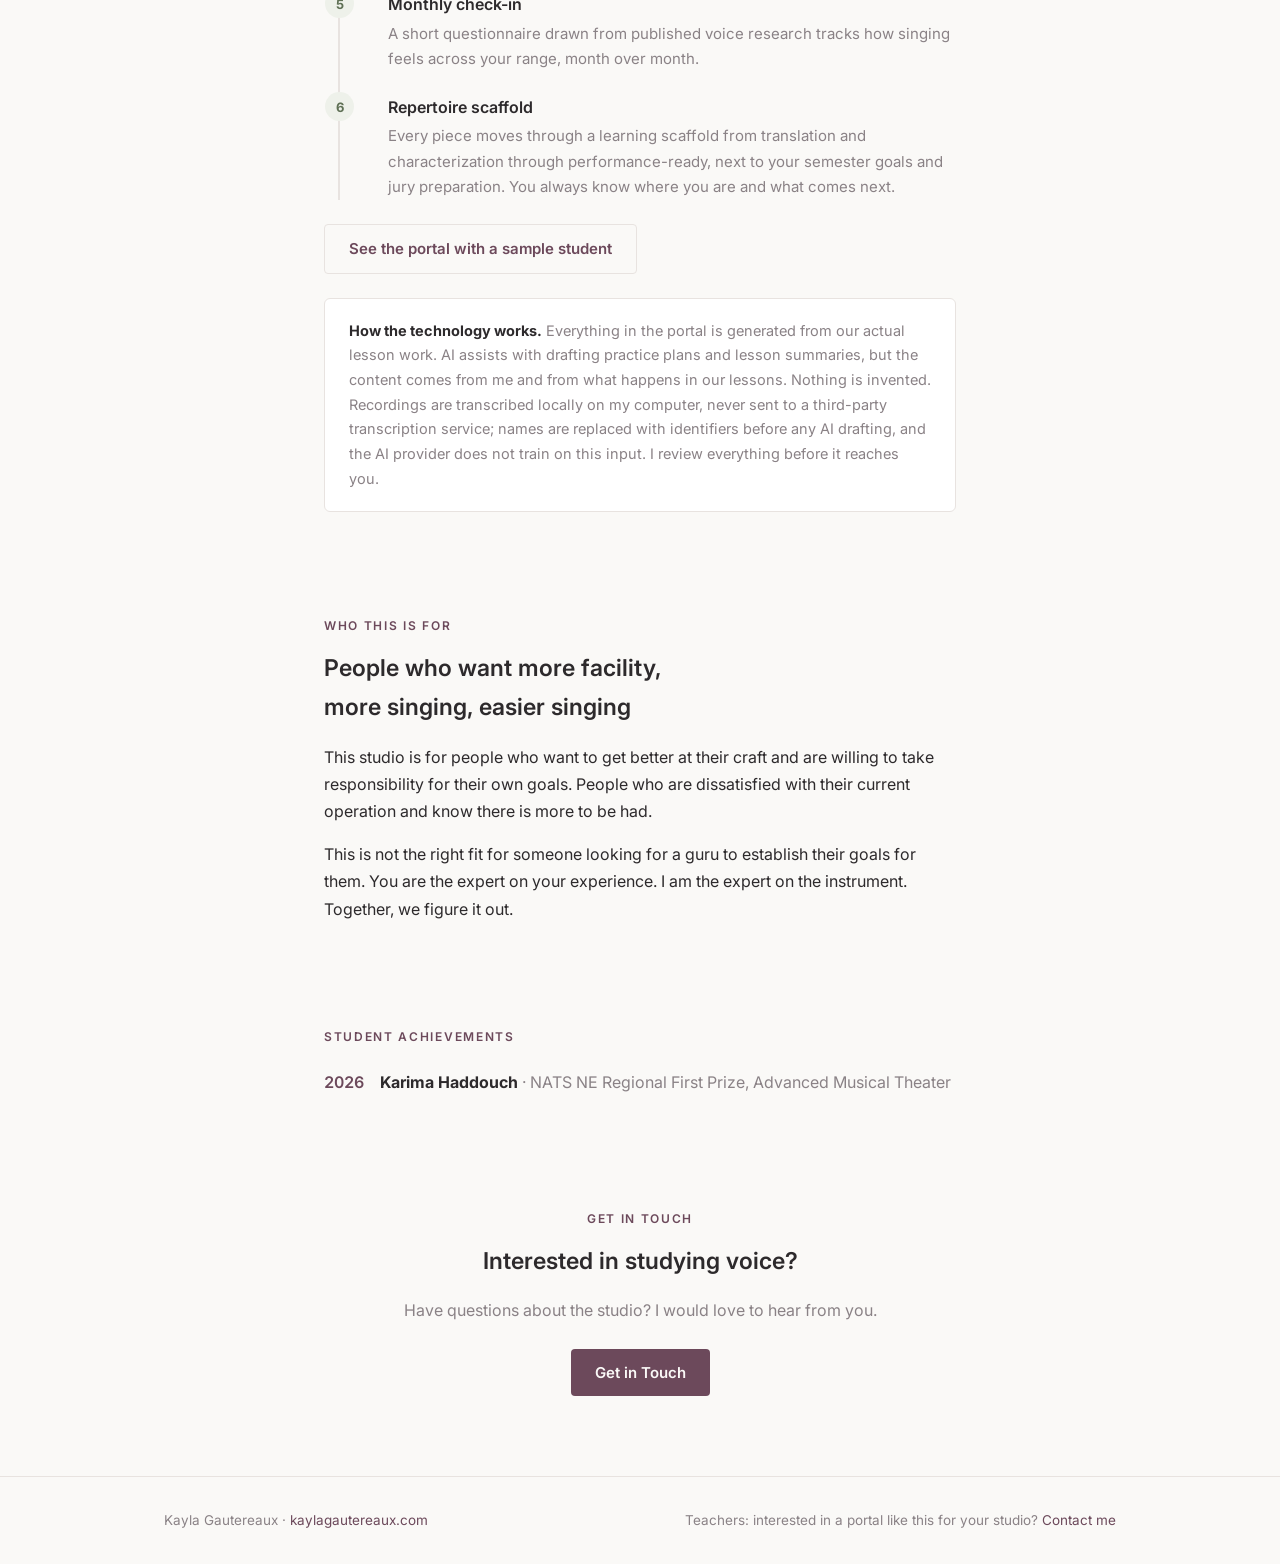
==== commit 7fe303be: "teacher-desk.html: Studio Desk portal built from the demo, wired to real data Parallel page for revi" ====
--- a/index.html
+++ b/index.html
@@ -165,7 +165,7 @@
   <p>I am an overtone singer, and I bring that practice directly into my teaching. When I sing an overtone series for a student, they hear what resonance actually sounds like: how small adjustments change which frequencies ring out and which recede. It trains the ear to hear warmth, brightness, and balance in real time, and it is a way to train students to access their own agile resonance strategies. The studio is also equipped with RespTrack respiratory analysis, Voce Vista real-time acoustic display, Praat acoustic analysis, and a calibrated recording setup. The tools serve the teaching and make the invisible visible so we can observe together.</p>
   <ul class="culture">
     <li><b>Warm, high expectations</b><span>Supported and challenged. We celebrate wins, laugh when things crack, and keep moving toward the target.</span></li>
-    <li><b>No wrong sounds</b><span>There are no vocal faults. There are aesthetic targets, functional targets, and shots on goal.</span></li>
+    <li><b>No off-limits sounds</b><span>Singing can be more or less coordinated, more or less functional. No sound is off-limits while we work toward aesthetic and functional targets, and every sound we make teaches us something about your voice.</span></li>
     <li><b>Easy, not squeezy</b><span>We build from what's free and flexible, then add complexity. Ease first, always.</span></li>
     <li><b>Head, heart, hand</b><span>Every lesson attends to intention, expression, and function. Singing well requires all three.</span></li>
   </ul>
